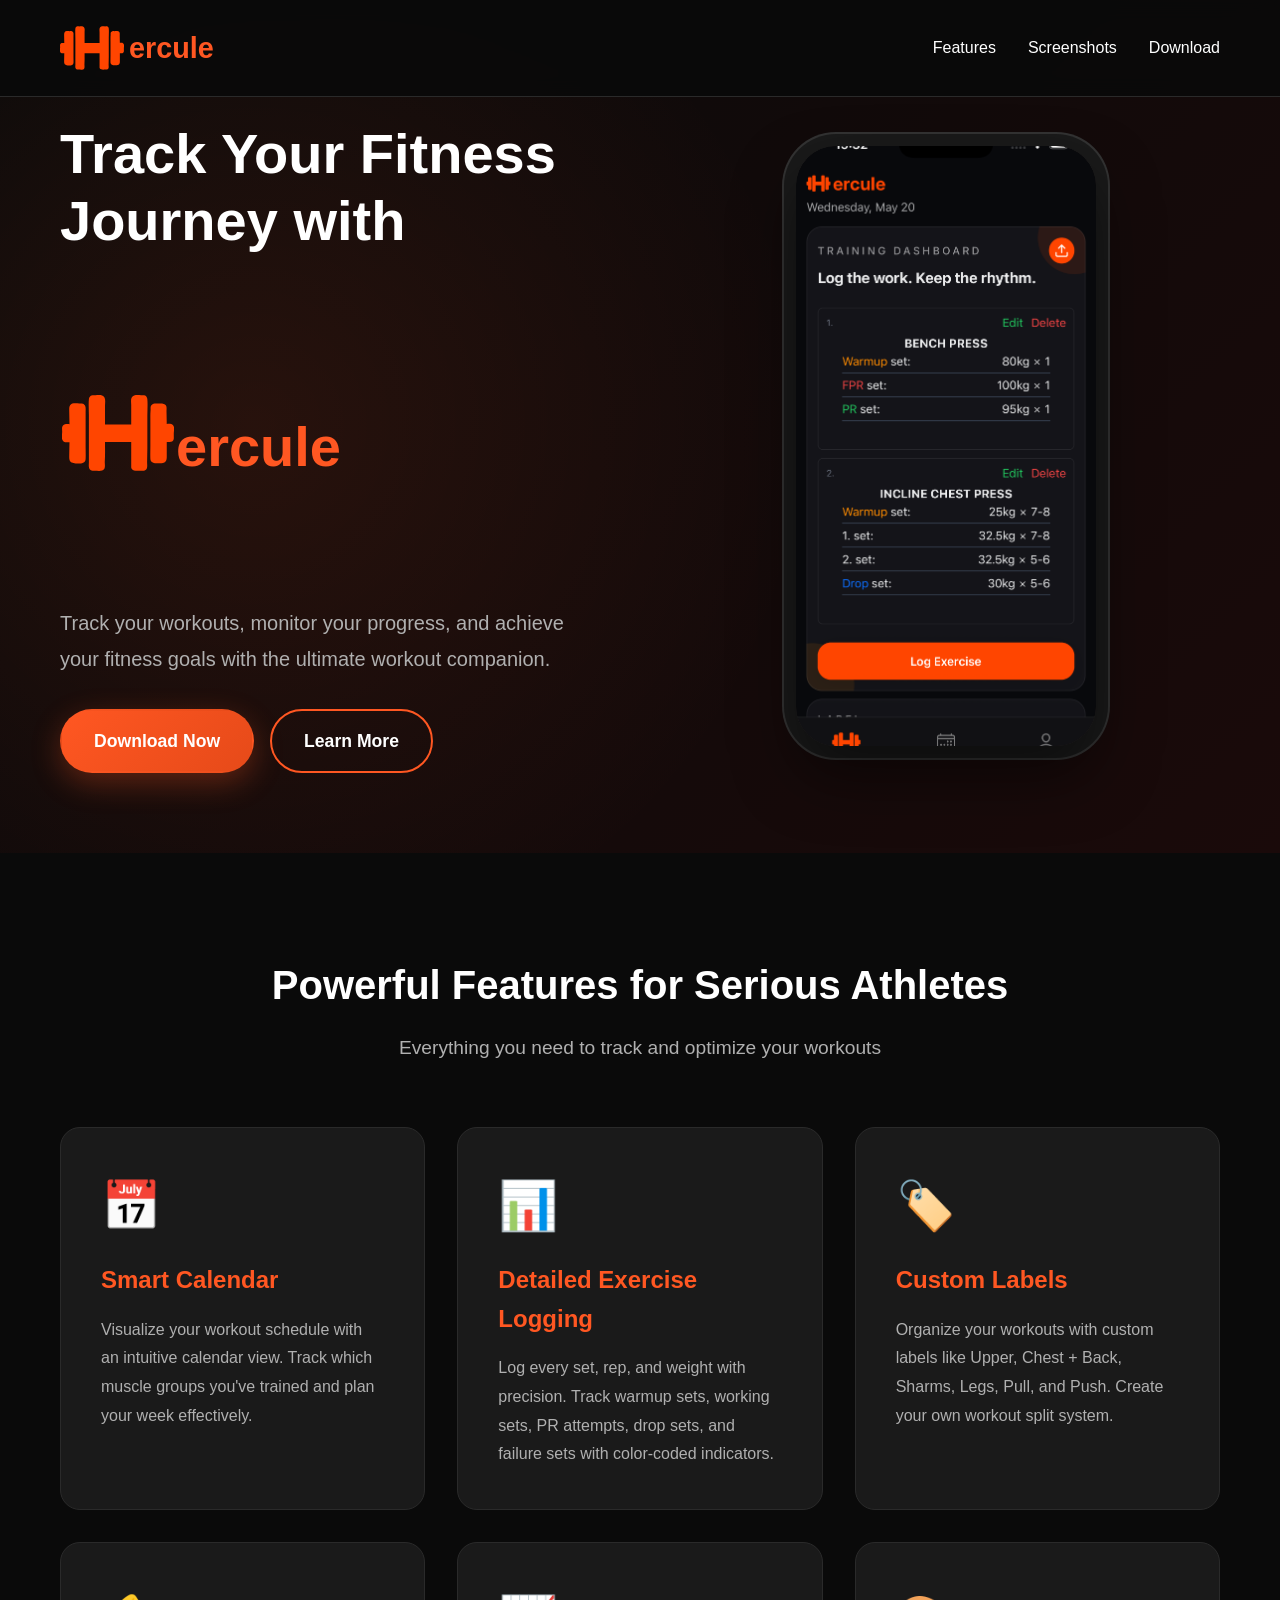
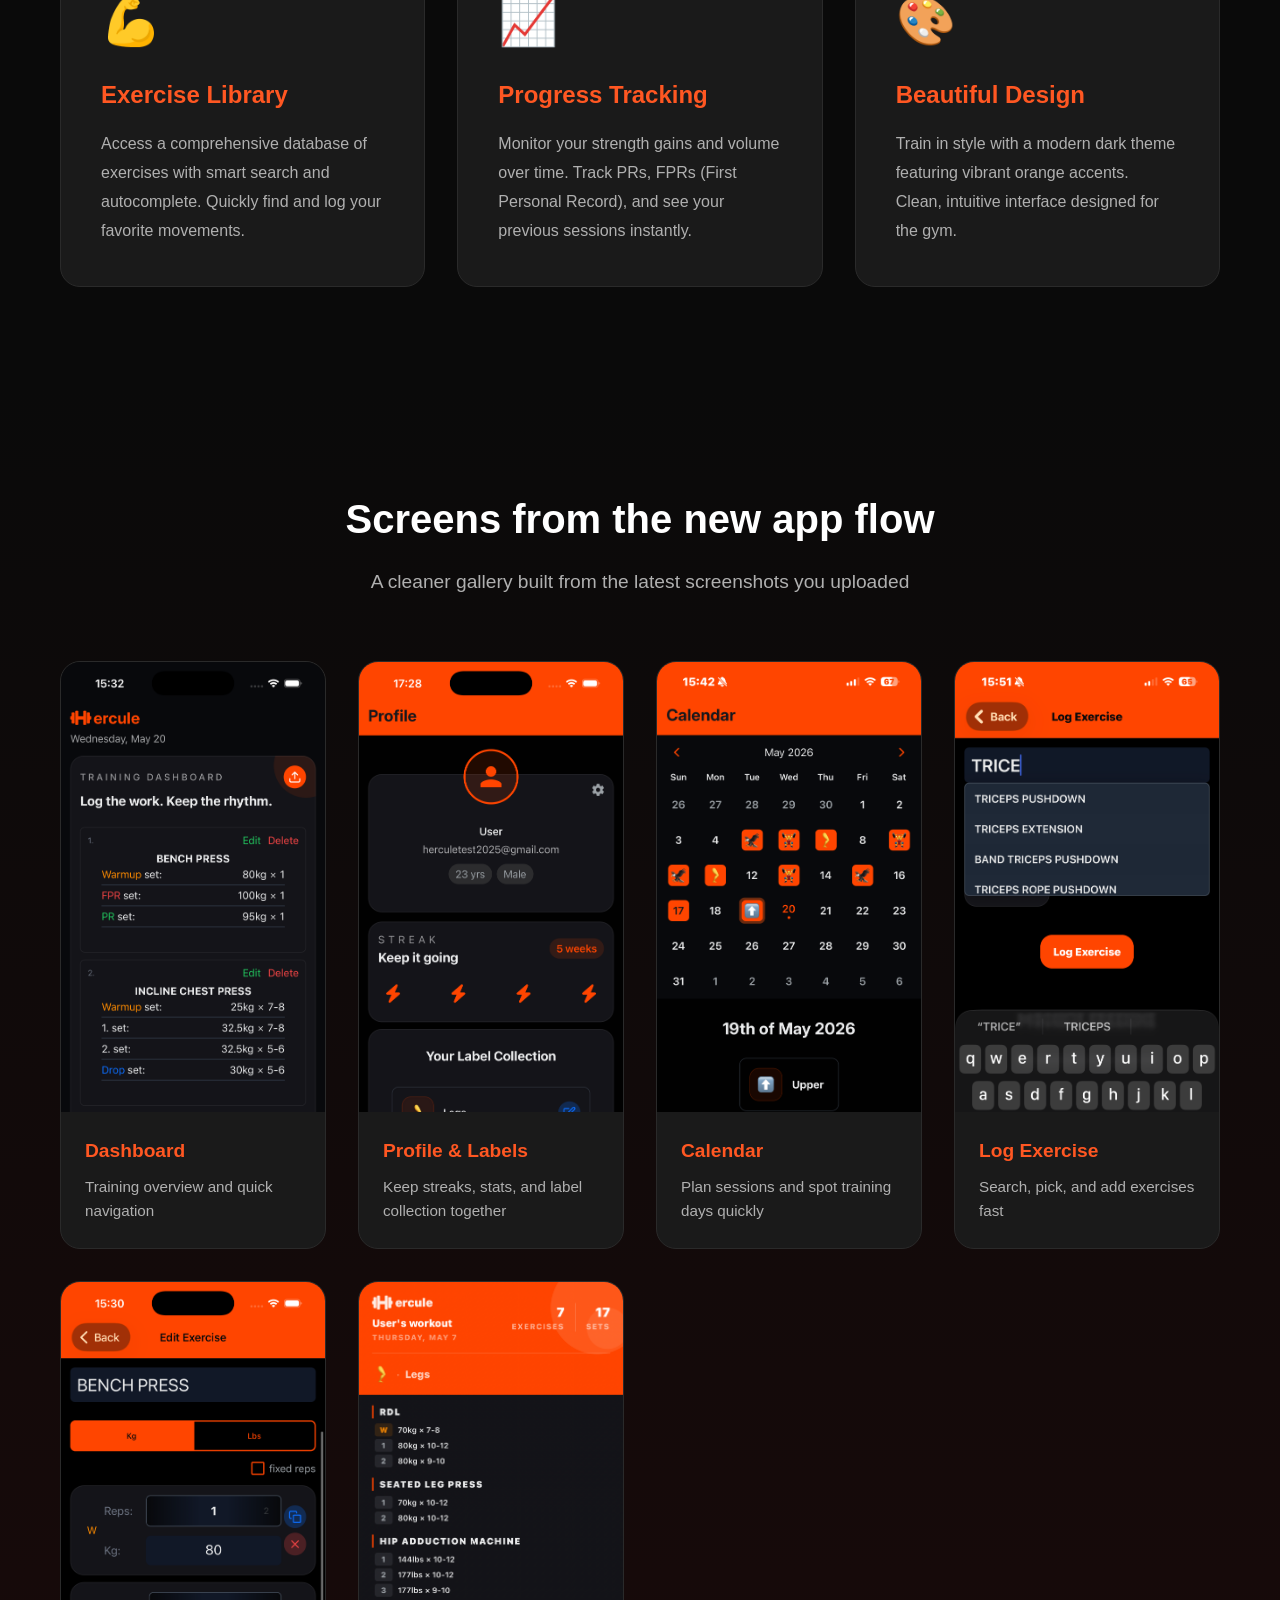
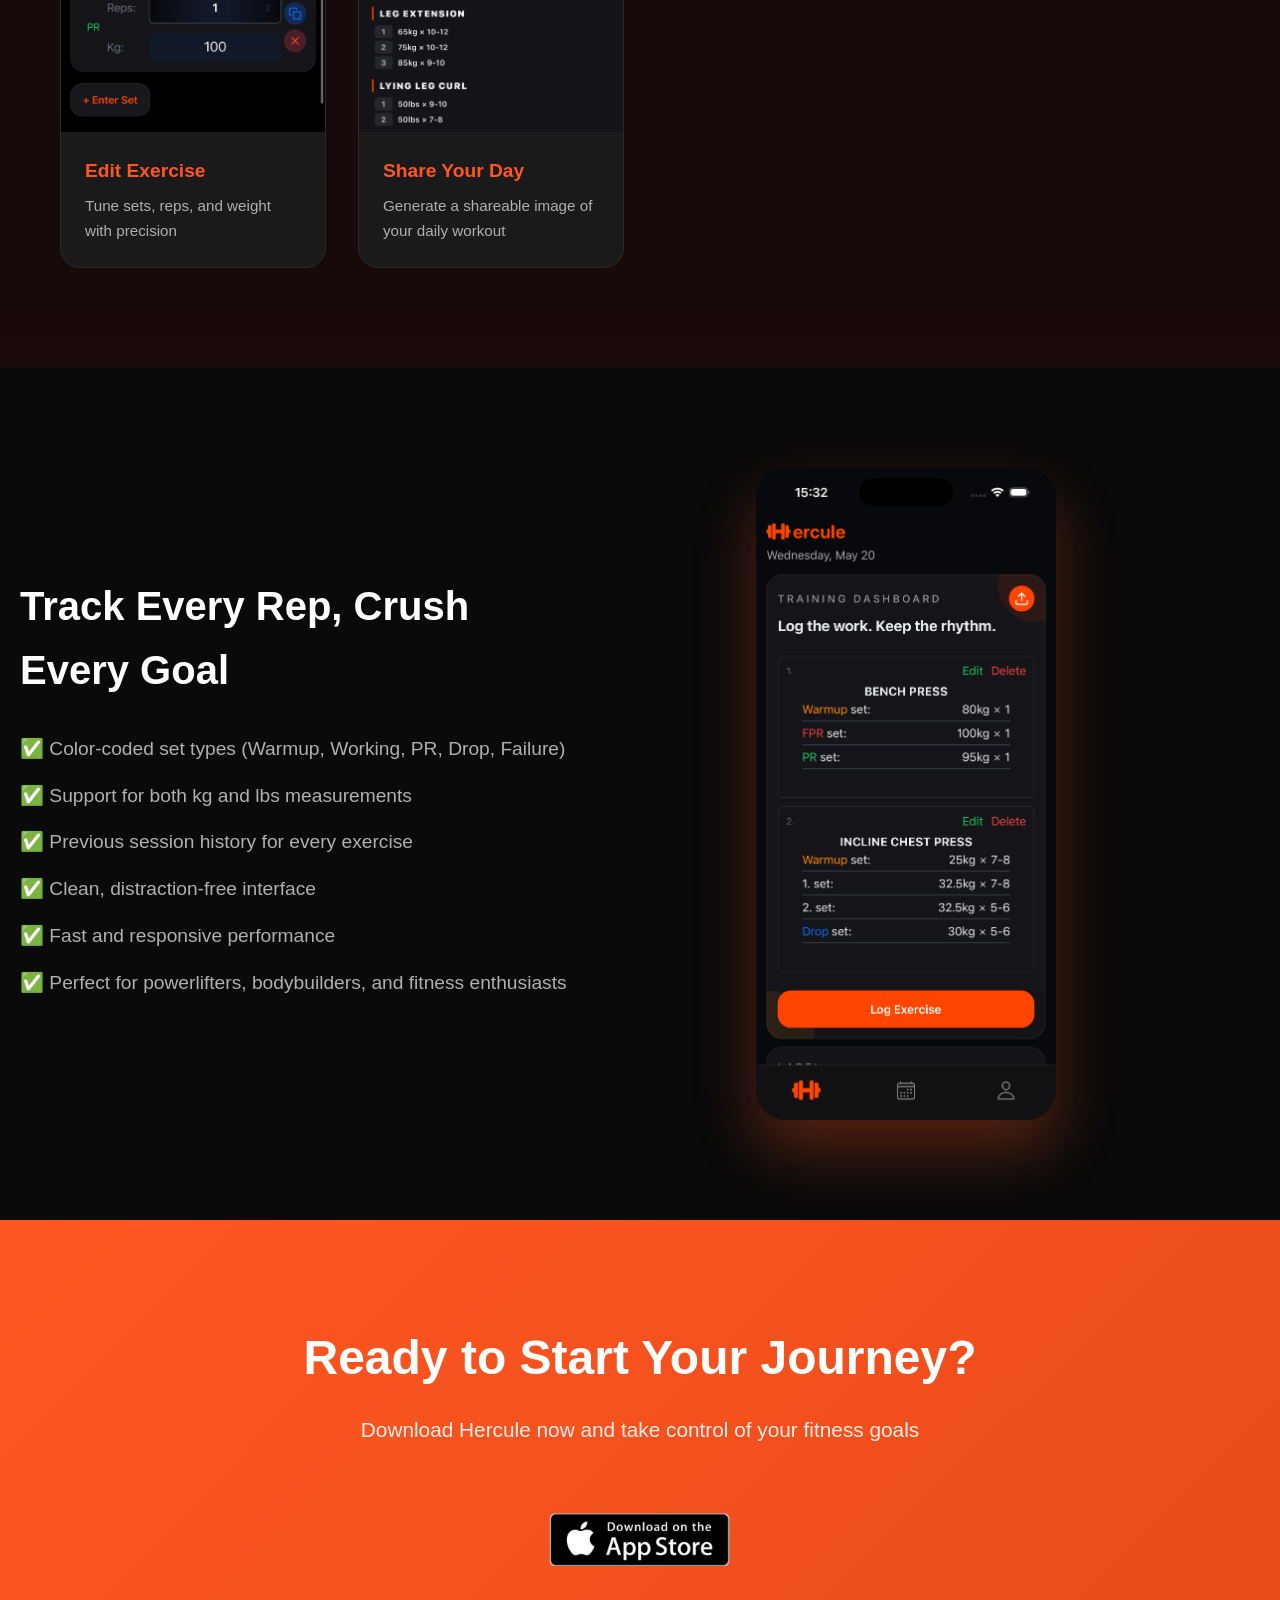
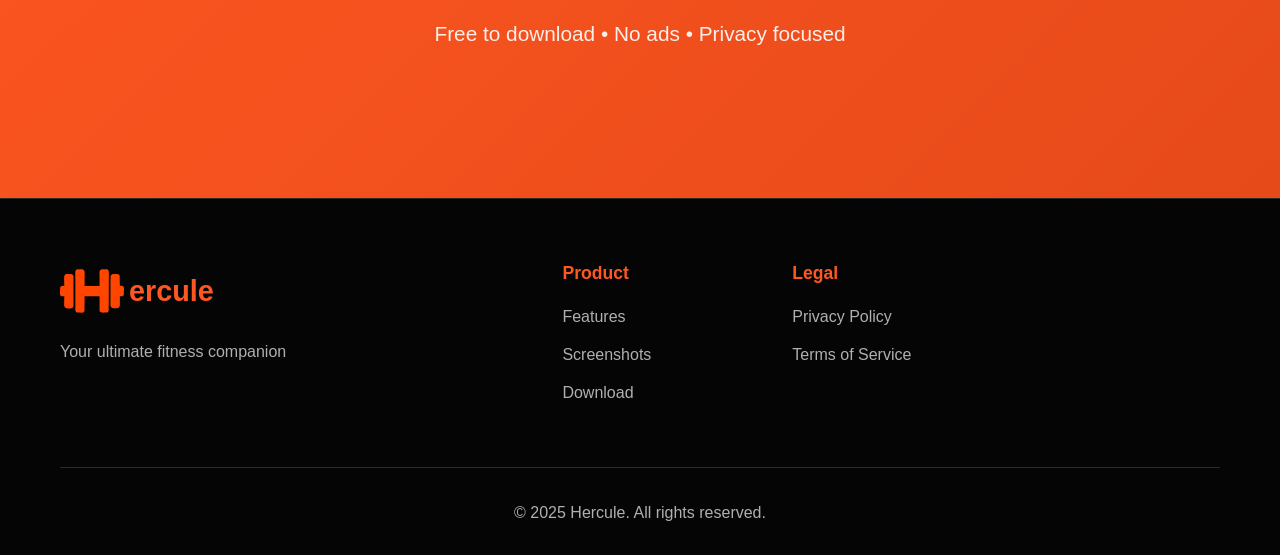
==== index.html @ 189eb30f "feat: update the website for app store release" ====
<!doctype html>
<html lang="en">
  <head>
    <meta charset="UTF-8" />
    <meta name="viewport" content="width=device-width, initial-scale=1.0" />
    <title>Hercule - Your Ultimate Fitness Companion</title>
    <meta
      name="apple-itunes-app"
      content="app-id=6755726344, app-argument=https://apps.apple.com/gb/app/hercule-fitness-tracker/id6755726344"
    />
    <link rel="stylesheet" href="styles.css" />
  </head>
  <body>
    <!-- Navigation -->
    <nav class="navbar">
      <div class="container">
        <div class="logo">
          <img
            src="assets/logo/logo.svg"
            alt="Hercule Logo"
            class="logo-icon"
          />
          <span class="logo-text">ercule</span>
        </div>
        <button class="hamburger" aria-label="Toggle menu">
          <span class="hamburger-line"></span>
          <span class="hamburger-line"></span>
          <span class="hamburger-line"></span>
        </button>
        <ul class="nav-links">
          <li><a href="#features">Features</a></li>
          <li><a href="#screenshots">Screenshots</a></li>
          <li><a href="#download">Download</a></li>
        </ul>
      </div>
    </nav>

    <!-- Hero Section -->
    <section class="hero">
      <div class="container">
        <div class="hero-content">
          <h1 class="hero-title">
            Track Your Fitness Journey with
            <span class="highlight"
              ><img
                src="assets/logo/logo.svg"
                alt="H"
                class="inline-logo"
              />ercule</span
            >
          </h1>
          <p class="hero-subtitle">
            Track your workouts, monitor your progress, and achieve your fitness
            goals with the ultimate workout companion.
          </p>
          <div class="cta-buttons">
            <a href="#download" class="btn btn-primary">Download Now</a>
            <a href="#features" class="btn btn-secondary">Learn More</a>
          </div>
        </div>
        <div class="hero-image">
          <div class="phone-mockup">
            <img
              src="assets/images/dashboard-screen.png"
              alt="Hercule dashboard view"
              class="screenshot-main"
            />
          </div>
        </div>
      </div>
    </section>

    <!-- Features Section -->
    <section id="features" class="features">
      <div class="container">
        <h2 class="section-title">Powerful Features for Serious Athletes</h2>
        <p class="section-subtitle">
          Everything you need to track and optimize your workouts
        </p>

        <div class="features-grid">
          <div class="feature-card">
            <div class="feature-icon">📅</div>
            <h3>Smart Calendar</h3>
            <p>
              Visualize your workout schedule with an intuitive calendar view.
              Track which muscle groups you've trained and plan your week
              effectively.
            </p>
          </div>

          <div class="feature-card">
            <div class="feature-icon">📊</div>
            <h3>Detailed Exercise Logging</h3>
            <p>
              Log every set, rep, and weight with precision. Track warmup sets,
              working sets, PR attempts, drop sets, and failure sets with
              color-coded indicators.
            </p>
          </div>

          <div class="feature-card">
            <div class="feature-icon">🏷️</div>
            <h3>Custom Labels</h3>
            <p>
              Organize your workouts with custom labels like Upper, Chest +
              Back, Sharms, Legs, Pull, and Push. Create your own workout split
              system.
            </p>
          </div>

          <div class="feature-card">
            <div class="feature-icon">💪</div>
            <h3>Exercise Library</h3>
            <p>
              Access a comprehensive database of exercises with smart search and
              autocomplete. Quickly find and log your favorite movements.
            </p>
          </div>

          <div class="feature-card">
            <div class="feature-icon">📈</div>
            <h3>Progress Tracking</h3>
            <p>
              Monitor your strength gains and volume over time. Track PRs, FPRs
              (First Personal Record), and see your previous sessions instantly.
            </p>
          </div>

          <div class="feature-card">
            <div class="feature-icon">🎨</div>
            <h3>Beautiful Design</h3>
            <p>
              Train in style with a modern dark theme featuring vibrant orange
              accents. Clean, intuitive interface designed for the gym.
            </p>
          </div>
        </div>
      </div>
    </section>

    <!-- Screenshots Section -->
    <section id="screenshots" class="screenshots">
      <div class="container">
        <h2 class="section-title">Screens from the new app flow</h2>
        <p class="section-subtitle">
          A cleaner gallery built from the latest screenshots you uploaded
        </p>

        <div class="screenshots-grid">
          <div class="screenshot-item">
            <img
              src="assets/images/dashboard-screen.png"
              alt="Dashboard screen"
            />
            <div class="screenshot-caption">
              <h4>Dashboard</h4>
              <p>Training overview and quick navigation</p>
            </div>
          </div>

          <div class="screenshot-item">
            <img src="assets/images/profile-screen.png" alt="Profile screen" />
            <div class="screenshot-caption">
              <h4>Profile & Labels</h4>
              <p>Keep streaks, stats, and label collection together</p>
            </div>
          </div>

          <div class="screenshot-item">
            <img
              src="assets/images/calendar-screen.png"
              alt="Calendar screen"
            />
            <div class="screenshot-caption">
              <h4>Calendar</h4>
              <p>Plan sessions and spot training days quickly</p>
            </div>
          </div>

          <div class="screenshot-item">
            <img
              src="assets/images/log-exercise-screen.png"
              alt="Log exercise screen"
            />
            <div class="screenshot-caption">
              <h4>Log Exercise</h4>
              <p>Search, pick, and add exercises fast</p>
            </div>
          </div>

          <div class="screenshot-item">
            <img
              src="assets/images/edit-exercise-screen.png"
              alt="Edit exercise screen"
            />
            <div class="screenshot-caption">
              <h4>Edit Exercise</h4>
              <p>Tune sets, reps, and weight with precision</p>
            </div>
          </div>

          <div class="screenshot-item">
            <img
              src="assets/images/share-day-screen.png"
              alt="Share day screen"
            />
            <div class="screenshot-caption">
              <h4>Share Your Day</h4>
              <p>Generate a shareable image of your daily workout</p>
            </div>
          </div>
        </div>
      </div>
    </section>

    <!-- Key Features Highlight -->
    <section class="highlight">
      <div class="container">
        <div class="highlight-content">
          <div class="highlight-text">
            <h2>Track Every Rep, Crush Every Goal</h2>
            <ul class="highlight-list">
              <li>
                ✅ Color-coded set types (Warmup, Working, PR, Drop, Failure)
              </li>
              <li>✅ Support for both kg and lbs measurements</li>
              <li>✅ Previous session history for every exercise</li>
              <li>✅ Clean, distraction-free interface</li>
              <li>✅ Fast and responsive performance</li>
              <li>
                ✅ Perfect for powerlifters, bodybuilders, and fitness
                enthusiasts
              </li>
            </ul>
          </div>
          <div class="highlight-image">
            <img
              src="assets/images/dashboard-screen.png"
              alt="Dashboard preview"
            />
          </div>
        </div>
      </div>
    </section>

    <!-- Download Section -->
    <section id="download" class="download">
      <div class="container">
        <div class="download-content">
          <h2>Ready to Start Your Journey?</h2>
          <p>Download Hercule now and take control of your fitness goals</p>
          <div class="download-buttons">
            <a
              href="https://apps.apple.com/gb/app/hercule-fitness-tracker/id6755726344"
              class="download-button-link"
              target="_blank"
              rel="noopener noreferrer"
            >
              <img
                src="assets/buttons/Apple-Download-Button.png"
                alt="Download on the App Store"
                class="download-button-img"
              />
            </a>
          </div>
          <p class="download-note">
            Free to download • No ads • Privacy focused
          </p>
        </div>
      </div>
    </section>

    <!-- Footer -->
    <footer class="footer">
      <div class="container">
        <div class="footer-content">
          <div class="footer-brand">
            <div class="logo">
              <img
                src="assets/logo/logo.svg"
                alt="Hercule Logo"
                class="logo-icon"
              />
              <span class="logo-text">ercule</span>
            </div>
            <p>Your ultimate fitness companion</p>
          </div>
          <div class="footer-links">
            <div class="footer-column">
              <h4>Product</h4>
              <ul>
                <li><a href="#features">Features</a></li>
                <li><a href="#screenshots">Screenshots</a></li>
                <li><a href="#download">Download</a></li>
              </ul>
            </div>
            <!-- <div class="footer-column">
                        <h4>Company</h4>
                        <ul>
                            <li><a href="#">About</a></li>
                            <li><a href="#">Contact</a></li>
                            <li><a href="#">Support</a></li>
                        </ul>
                    </div> -->
            <div class="footer-column">
              <h4>Legal</h4>
              <ul>
                <li>
                  <a
                    href="https://siarkonyar.com/privacy"
                    target="_blank"
                    rel="noopener noreferrer"
                    >Privacy Policy</a
                  >
                </li>
                <li>
                  <a
                    href="https://siarkonyar.com/tos"
                    target="_blank"
                    rel="noopener noreferrer"
                    >Terms of Service</a
                  >
                </li>
              </ul>
            </div>
          </div>
        </div>
        <div class="footer-bottom">
          <p>&copy; 2025 Hercule. All rights reserved.</p>
        </div>
      </div>
    </footer>

    <script>
      // Mobile menu toggle
      const hamburger = document.querySelector(".hamburger");
      const navLinks = document.querySelector(".nav-links");

      hamburger.addEventListener("click", () => {
        hamburger.classList.toggle("active");
        navLinks.classList.toggle("active");
      });

      // Close menu when clicking on a link
      document.querySelectorAll(".nav-links a").forEach((link) => {
        link.addEventListener("click", () => {
          hamburger.classList.remove("active");
          navLinks.classList.remove("active");
        });
      });

      // Close menu when clicking outside
      document.addEventListener("click", (e) => {
        if (!hamburger.contains(e.target) && !navLinks.contains(e.target)) {
          hamburger.classList.remove("active");
          navLinks.classList.remove("active");
        }
      });
    </script>
  </body>
</html>
---- styles.css ----
/* Reset and Base Styles */
* {
    margin: 0;
    padding: 0;
    box-sizing: border-box;
}

:root {
    --primary-orange: #FF5722;
    --dark-orange: #E64A19;
    --light-orange: #FF7043;
    --dark-bg: #0A0A0A;
    --card-bg: #1A1A1A;
    --text-white: #FFFFFF;
    --text-gray: #B0B0B0;
    --accent-green: #4CAF50;
    --border-color: #2A2A2A;
}

html {
    scroll-behavior: smooth;
}

body {
    font-family: -apple-system, BlinkMacSystemFont, 'Segoe UI', Roboto, Oxygen, Ubuntu, Cantarell, sans-serif;
    background-color: var(--dark-bg);
    color: var(--text-white);
    line-height: 1.6;
    overflow-x: hidden;
}

.container {
    max-width: 1200px;
    margin: 0 auto;
    padding: 0 20px;
}

/* Navigation */
.navbar {
    background-color: rgba(10, 10, 10, 0.95);
    backdrop-filter: blur(10px);
    position: fixed;
    width: 100%;
    top: 0;
    z-index: 1000;
    border-bottom: 1px solid var(--border-color);
}

.navbar .container {
    display: flex;
    justify-content: space-between;
    align-items: center;
    padding: 1rem 20px;
}

.logo {
    display: flex;
    align-items: center;
    gap: 5px;
    font-size: 1.5rem;
    font-weight: bold;
}

.logo-icon {
    height: 4rem;
    width: auto;
    display: block;
}

.logo-text {
    color: var(--primary-orange);
    font-size: 1.8rem;
}

.inline-logo {
    height: 2em;
    width: auto;
    display: inline-block;
    vertical-align: baseline;
    margin: 0 2px;
    position: relative;
    top: 0.4em;
}

.nav-links {
    display: flex;
    list-style: none;
    gap: 2rem;
}

.nav-links a {
    color: var(--text-white);
    text-decoration: none;
    font-weight: 500;
    transition: color 0.3s ease;
}

.nav-links a:hover {
    color: var(--primary-orange);
}

/* Hamburger Menu */
.hamburger {
    display: none;
    flex-direction: column;
    background: none;
    border: none;
    cursor: pointer;
    padding: 0;
    z-index: 1001;
    justify-content: center;
    gap: 5px;
    height: 24px;
}

.hamburger-line {
    width: 25px;
    height: 3px;
    background-color: var(--text-white);
    transition: all 0.3s ease;
    border-radius: 3px;
}

.hamburger.active .hamburger-line:nth-child(1) {
    transform: rotate(45deg) translate(6px, 6px);
}

.hamburger.active .hamburger-line:nth-child(2) {
    opacity: 0;
    transition: opacity 0s;
}

.hamburger.active .hamburger-line:nth-child(3) {
    transform: rotate(-45deg) translate(6px, -6px);
}

/* Hero Section */
.hero {
    padding: 120px 0 80px;
    background: linear-gradient(135deg, #0A0A0A 0%, #1A0A0A 100%);
    position: relative;
    overflow: hidden;
}

.hero::before {
    content: '';
    position: absolute;
    top: 0;
    left: 0;
    right: 0;
    bottom: 0;
    background: radial-gradient(circle at 20% 50%, rgba(255, 87, 34, 0.1) 0%, transparent 50%);
    pointer-events: none;
}

.hero .container {
    display: grid;
    grid-template-columns: 1fr 1fr;
    gap: 4rem;
    align-items: center;
}

.hero-content {
    z-index: 1;
}

.hero-title {
    font-size: 3.5rem;
    font-weight: 800;
    line-height: 1.2;
    margin-bottom: 1.5rem;
}

.highlight {
    color: var(--primary-orange);
    position: relative;
    display: inline-block;
    background-color: transparent !important;
    background: none !important;
}

.hero-subtitle {
    font-size: 1.25rem;
    color: var(--text-gray);
    margin-bottom: 2rem;
    line-height: 1.8;
}

.cta-buttons {
    display: flex;
    gap: 1rem;
}

.btn {
    padding: 1rem 2rem;
    border-radius: 50px;
    text-decoration: none;
    font-weight: 600;
    font-size: 1.1rem;
    transition: all 0.3s ease;
    display: inline-block;
    border: 2px solid transparent;
}

.btn-primary {
    background: linear-gradient(135deg, var(--primary-orange), var(--dark-orange));
    color: var(--text-white);
    box-shadow: 0 10px 30px rgba(255, 87, 34, 0.3);
}

.btn-primary:hover {
    transform: translateY(-3px);
    box-shadow: 0 15px 40px rgba(255, 87, 34, 0.4);
}

.btn-secondary {
    background: transparent;
    color: var(--text-white);
    border: 2px solid var(--primary-orange);
}

.btn-secondary:hover {
    background: var(--primary-orange);
    transform: translateY(-3px);
}

.hero-image {
    display: flex;
    justify-content: center;
    align-items: center;
    z-index: 1;
}

.phone-mockup {
    position: relative;
    width: 300px;
    height: 600px;
    border-radius: 40px;
    overflow: hidden;
    box-shadow: 0 30px 60px rgba(0, 0, 0, 0.5),
                0 0 0 12px #1A1A1A,
                0 0 0 14px #333;
    animation: float 3s ease-in-out infinite;
}

@keyframes float {
    0%, 100% {
        transform: translateY(0);
    }
    50% {
        transform: translateY(-20px);
    }
}

.screenshot-main {
    width: 100%;
    height: 100%;
    object-fit: cover;
}

/* Features Section */
.features {
    padding: 100px 0;
    background-color: var(--dark-bg);
}

.section-title {
    font-size: 2.5rem;
    font-weight: 800;
    text-align: center;
    margin-bottom: 1rem;
}

.section-subtitle {
    text-align: center;
    color: var(--text-gray);
    font-size: 1.2rem;
    margin-bottom: 4rem;
}

.features-grid {
    display: grid;
    grid-template-columns: repeat(auto-fit, minmax(300px, 1fr));
    gap: 2rem;
}

.feature-card {
    background: var(--card-bg);
    padding: 2.5rem;
    border-radius: 20px;
    border: 1px solid var(--border-color);
    transition: all 0.3s ease;
}

.feature-card:hover {
    transform: translateY(-10px);
    border-color: var(--primary-orange);
    box-shadow: 0 20px 40px rgba(255, 87, 34, 0.2);
}

.feature-icon {
    font-size: 3rem;
    margin-bottom: 1rem;
    display: block;
}

.feature-card h3 {
    font-size: 1.5rem;
    margin-bottom: 1rem;
    color: var(--primary-orange);
}

.feature-card p {
    color: var(--text-gray);
    line-height: 1.8;
}

/* Screenshots Section */
.screenshots {
    padding: 100px 0;
    background: linear-gradient(180deg, var(--dark-bg) 0%, #1A0A0A 100%);
}

.screenshots-grid {
    display: grid;
    grid-template-columns: repeat(auto-fit, minmax(250px, 1fr));
    gap: 2rem;
}

.screenshot-item {
    background: var(--card-bg);
    border-radius: 20px;
    overflow: hidden;
    border: 1px solid var(--border-color);
    transition: all 0.3s ease;
}

.screenshot-item:hover {
    transform: scale(1.05);
    border-color: var(--primary-orange);
    box-shadow: 0 20px 40px rgba(255, 87, 34, 0.3);
}

.screenshot-item img {
    width: 100%;
    height: 450px;
    object-fit: cover;
    object-position: top center;
    display: block;
}

.screenshot-caption {
    padding: 1.5rem;
}

.screenshot-caption h4 {
    font-size: 1.2rem;
    margin-bottom: 0.5rem;
    color: var(--primary-orange);
}

.screenshot-caption p {
    color: var(--text-gray);
    font-size: 0.95rem;
}

/* Highlight Section */
.highlight {
    padding: 100px 0;
    background-color: var(--card-bg);
}

.highlight-content {
    display: grid;
    grid-template-columns: 1fr 1fr;
    gap: 4rem;
    align-items: center;
}

.highlight-text h2 {
    font-size: 2.5rem;
    margin-bottom: 2rem;
    color: var(--text-white);
}

.highlight-list {
    list-style: none;
}

.highlight-list li {
    font-size: 1.2rem;
    margin-bottom: 1rem;
    color: var(--text-gray);
    padding-left: 0;
}

.highlight-image {
    display: flex;
    justify-content: center;
}

.highlight-image img {
    width: 300px;
    border-radius: 30px;
    box-shadow: 0 30px 60px rgba(255, 87, 34, 0.3);
}

/* Download Section */
.download {
    padding: 100px 0;
    background: linear-gradient(135deg, var(--primary-orange), var(--dark-orange));
    text-align: center;
}

.download-content h2 {
    font-size: 3rem;
    margin-bottom: 1rem;
}

.download-content > p {
    font-size: 1.3rem;
    margin-bottom: 3rem;
    opacity: 0.9;
}

.download-buttons {
    display: flex;
    justify-content: center;
    gap: 1.5rem;
    flex-wrap: wrap;
}

.btn-download {
    background: var(--text-white);
    color: var(--dark-bg);
    padding: 1.2rem 2.5rem;
    border-radius: 50px;
    text-decoration: none;
    font-weight: 700;
    font-size: 1.1rem;
    display: inline-flex;
    align-items: center;
    gap: 0.5rem;
    transition: all 0.3s ease;
}

.btn-download:hover {
    transform: translateY(-5px);
    box-shadow: 0 20px 40px rgba(0, 0, 0, 0.3);
}

.download-button-link {
    display: inline-block;
    width: 200px;
    transition: transform 0.3s ease, opacity 0.3s ease;
}

.download-button-link:hover {
    transform: translateY(-5px);
    opacity: 0.9;
}

.download-button-img {
    width: 100%;
    height: auto;
    display: block;
}

.download-icon {
    font-size: 1.5rem;
}

.download-note {
    margin-top: 2rem;
    font-size: 1rem;
    opacity: 0.8;
}

/* Footer */
.footer {
    background-color: #050505;
    padding: 60px 0 30px;
    border-top: 1px solid var(--border-color);
}

.footer-content {
    display: grid;
    grid-template-columns: 2fr 3fr;
    gap: 4rem;
    margin-bottom: 3rem;
}

.footer-brand p {
    color: var(--text-gray);
    margin-top: 1rem;
}

.footer-links {
    display: grid;
    grid-template-columns: repeat(3, 1fr);
    gap: 2rem;
}

.footer-column h4 {
    color: var(--primary-orange);
    margin-bottom: 1rem;
    font-size: 1.1rem;
}

.footer-column ul {
    list-style: none;
}

.footer-column ul li {
    margin-bottom: 0.8rem;
}

.footer-column ul li a {
    color: var(--text-gray);
    text-decoration: none;
    transition: color 0.3s ease;
}

.footer-column ul li a:hover {
    color: var(--primary-orange);
}

.footer-bottom {
    text-align: center;
    padding-top: 2rem;
    border-top: 1px solid var(--border-color);
    color: var(--text-gray);
}

/* Responsive Design */
@media (max-width: 968px) {
    .hamburger {
        display: flex;
    }

    .nav-links {
        position: fixed;
        top: 77px;
        right: -100%;
        width: 100%;
        max-width: 300px;
        background-color: rgba(10, 10, 10/* , 0.95 */);
        /* backdrop-filter: blur(10px); */
        flex-direction: column;
        padding: 2rem;
        gap: 1.5rem;
        transition: right 0.3s ease;
        height: calc(100vh - 77px);
        box-shadow: -5px 0 15px rgba(0, 0, 0, 0.3);
    }

    .nav-links.active {
        right: 0;
    }

    .nav-links li {
        width: 100%;
    }

    .nav-links a {
        display: block;
        padding: 0.5rem 0;
        font-size: 1.1rem;
    }

    .hero .container {
        grid-template-columns: 1fr;
        text-align: center;
    }

    .hero-title {
        font-size: 2.5rem;
    }

    .cta-buttons {
        justify-content: center;
    }

    .phone-mockup {
        width: 250px;
        height: 500px;
    }

    .highlight-content {
        grid-template-columns: 1fr;
        text-align: center;
    }

    .footer-content {
        grid-template-columns: 1fr;
        text-align: center;
    }

    .footer-links {
        grid-template-columns: 1fr;
    }
}

@media (max-width: 640px) {
    .hero-title {
        font-size: 2rem;
    }

    .hero-subtitle {
        font-size: 1rem;
    }

    .cta-buttons {
        flex-direction: column;
    }

    .btn {
        width: 100%;
        text-align: center;
    }

    .section-title {
        font-size: 2rem;
    }

    .features-grid,
    .screenshots-grid {
        grid-template-columns: 1fr;
    }

    .download-content h2 {
        font-size: 2rem;
    }

    .download-buttons {
        flex-direction: column;
        align-items: center;
    }

    .btn-download {
        width: 100%;
        max-width: 300px;
        justify-content: center;
    }

    .phone-mockup {
        width: 200px;
        height: 400px;
    }
}

/* Animations */
@keyframes fadeInUp {
    from {
        opacity: 0;
        transform: translateY(30px);
    }
    to {
        opacity: 1;
        transform: translateY(0);
    }
}

.feature-card,
.screenshot-item {
    animation: fadeInUp 0.6s ease-out;
}

/* Smooth scrolling for all sections */
section {
    scroll-margin-top: 80px;
}
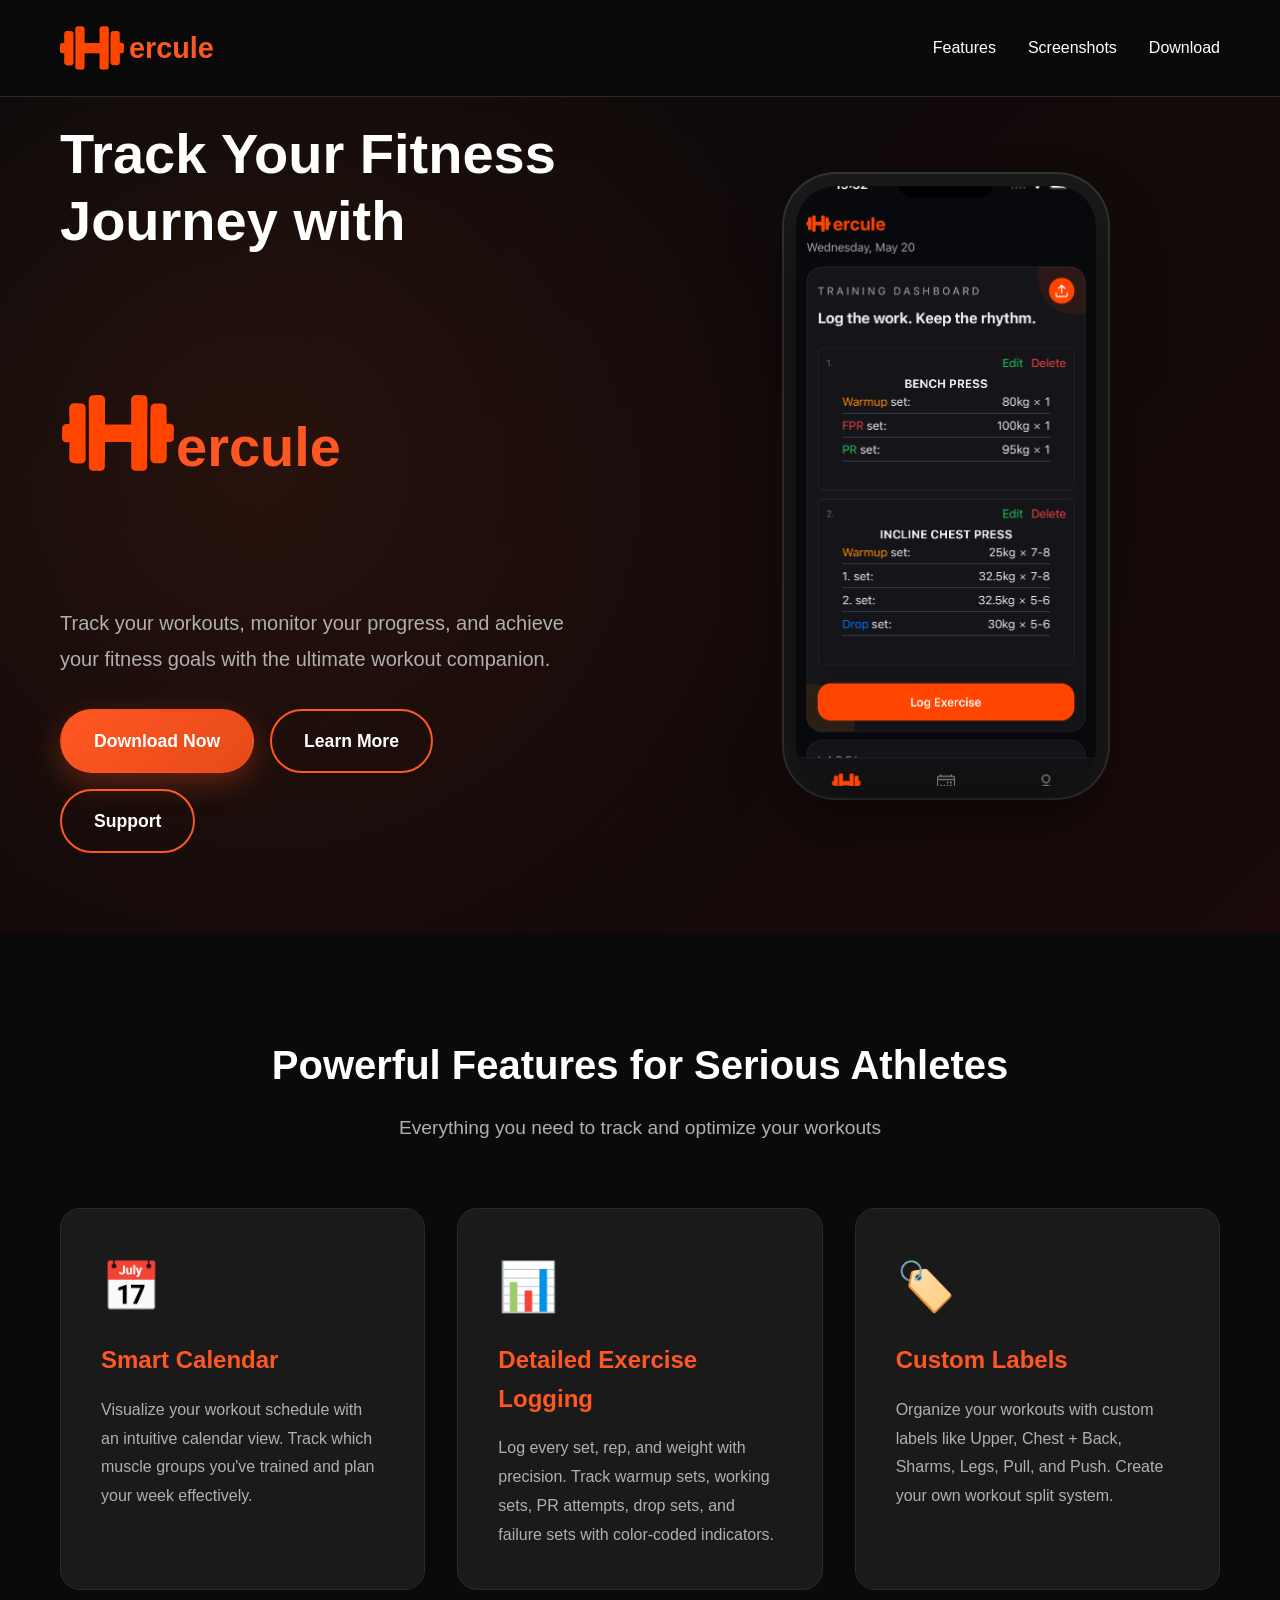
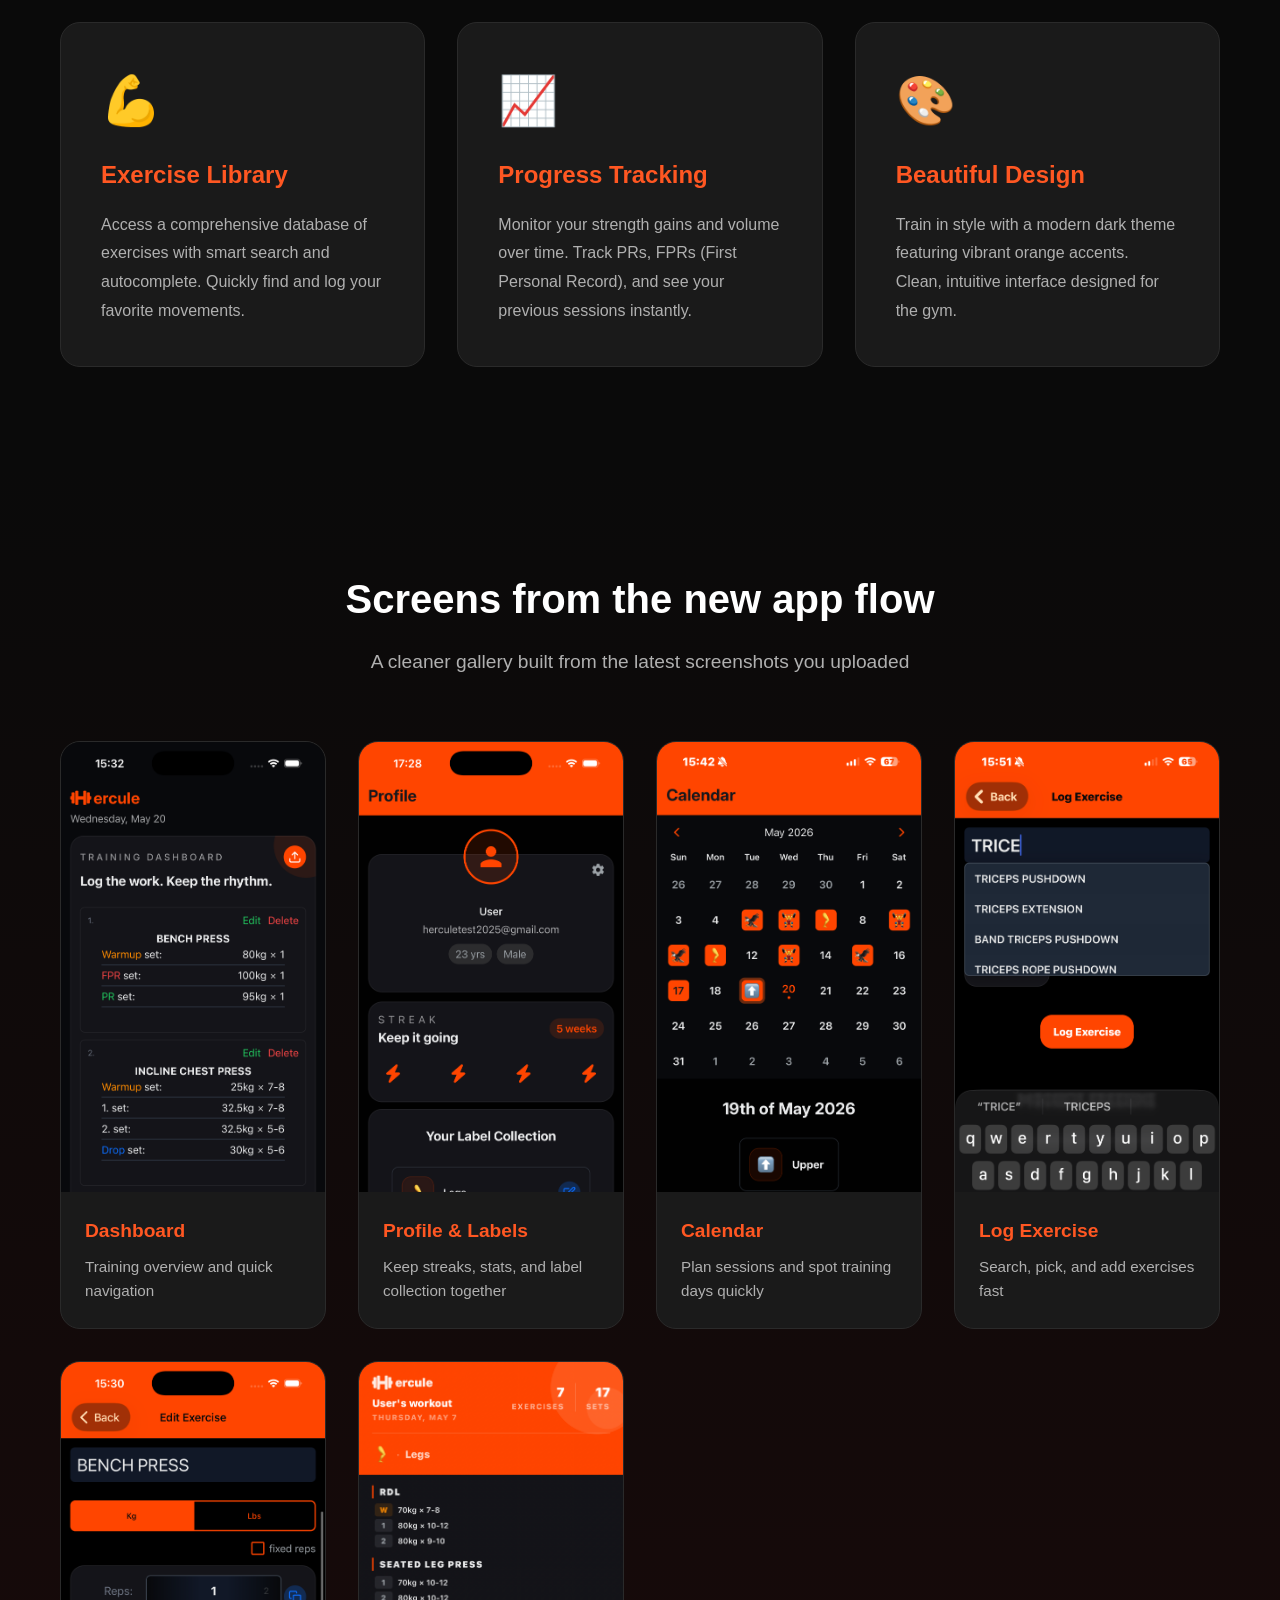
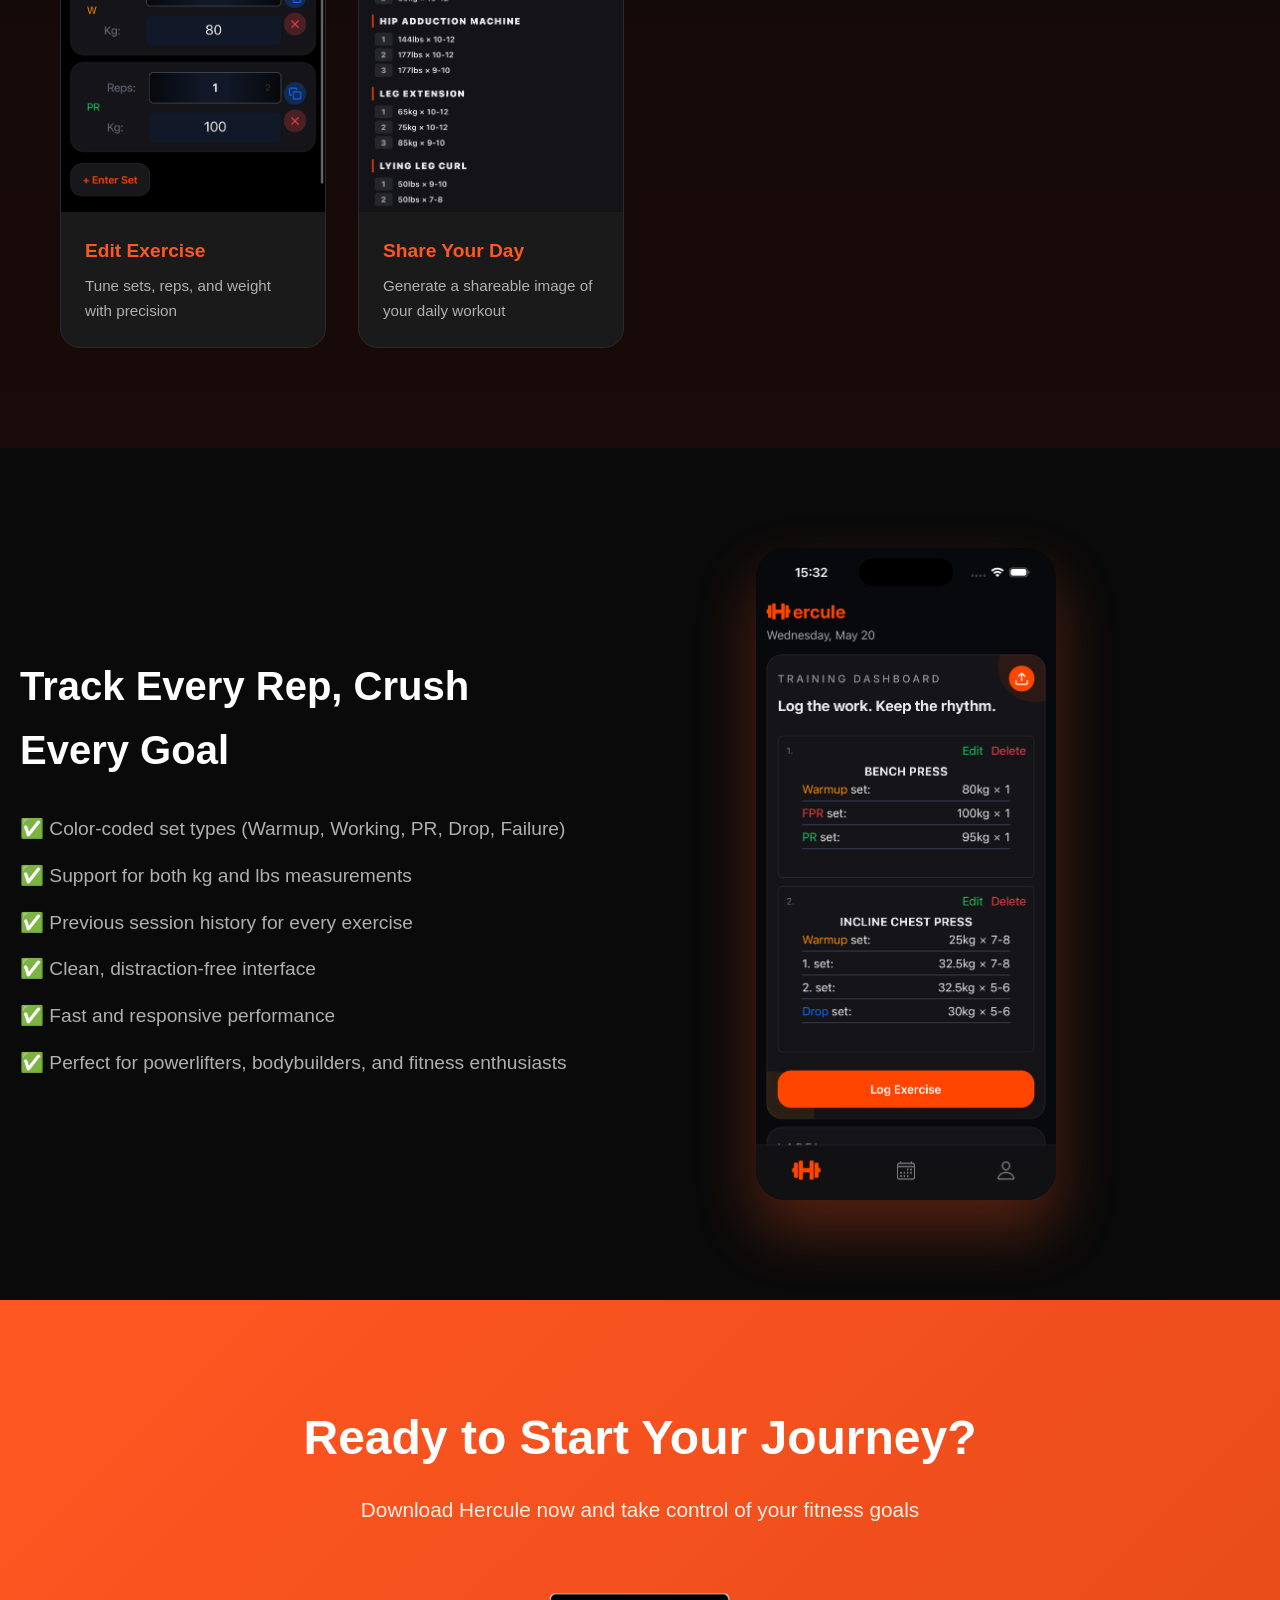
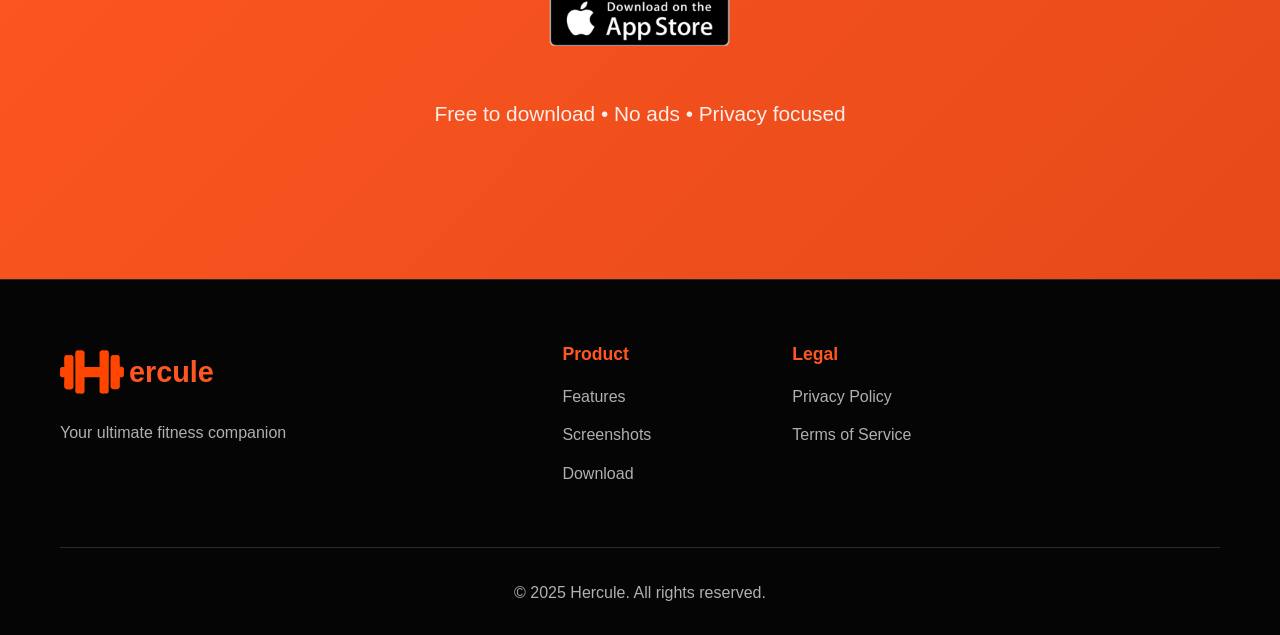
==== commit 2cf901c1: "feat: add support button" ====
--- a/index.html
+++ b/index.html
@@ -4,10 +4,7 @@
     <meta charset="UTF-8" />
     <meta name="viewport" content="width=device-width, initial-scale=1.0" />
     <title>Hercule - Your Ultimate Fitness Companion</title>
-    <meta
-      name="apple-itunes-app"
-      content="app-id=6755726344, app-argument=https://apps.apple.com/gb/app/hercule-fitness-tracker/id6755726344"
-    />
+    <meta name="apple-itunes-app" content="app-id=6755726344" />
     <link rel="stylesheet" href="styles.css" />
   </head>
   <body>
@@ -57,6 +54,12 @@
             <a href="#download" class="btn btn-primary">Download Now</a>
             <a href="#features" class="btn btn-secondary">Learn More</a>
           </div>
+          <a
+            href="mailto:siarkonyar@gmail.com?subject=Hercule%20Support"
+            class="btn btn-secondary support-button"
+          >
+            Support
+          </a>
         </div>
         <div class="hero-image">
           <div class="phone-mockup">
--- a/styles.css
+++ b/styles.css
@@ -222,6 +222,10 @@
 .btn-secondary:hover {
     background: var(--primary-orange);
     transform: translateY(-3px);
+}
+
+.support-button {
+    margin-top: 1rem;
 }
 
 .hero-image {
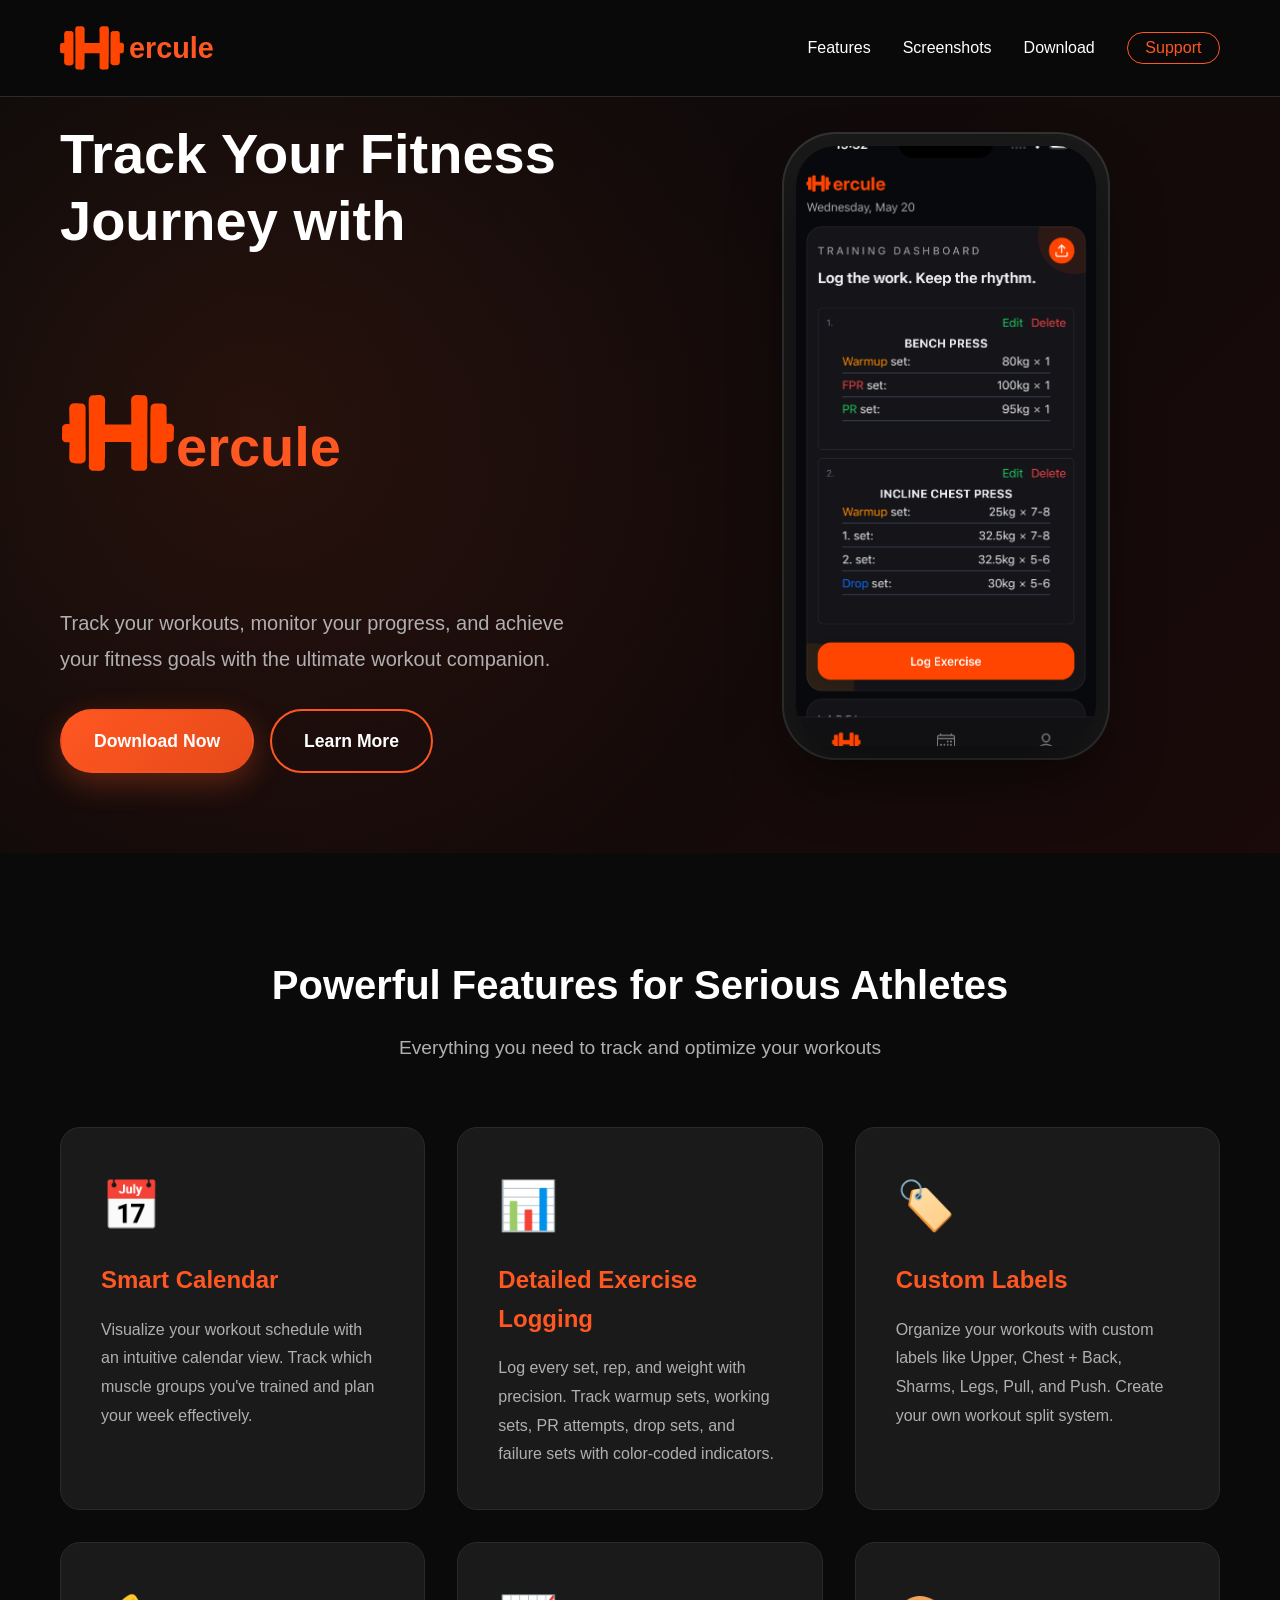
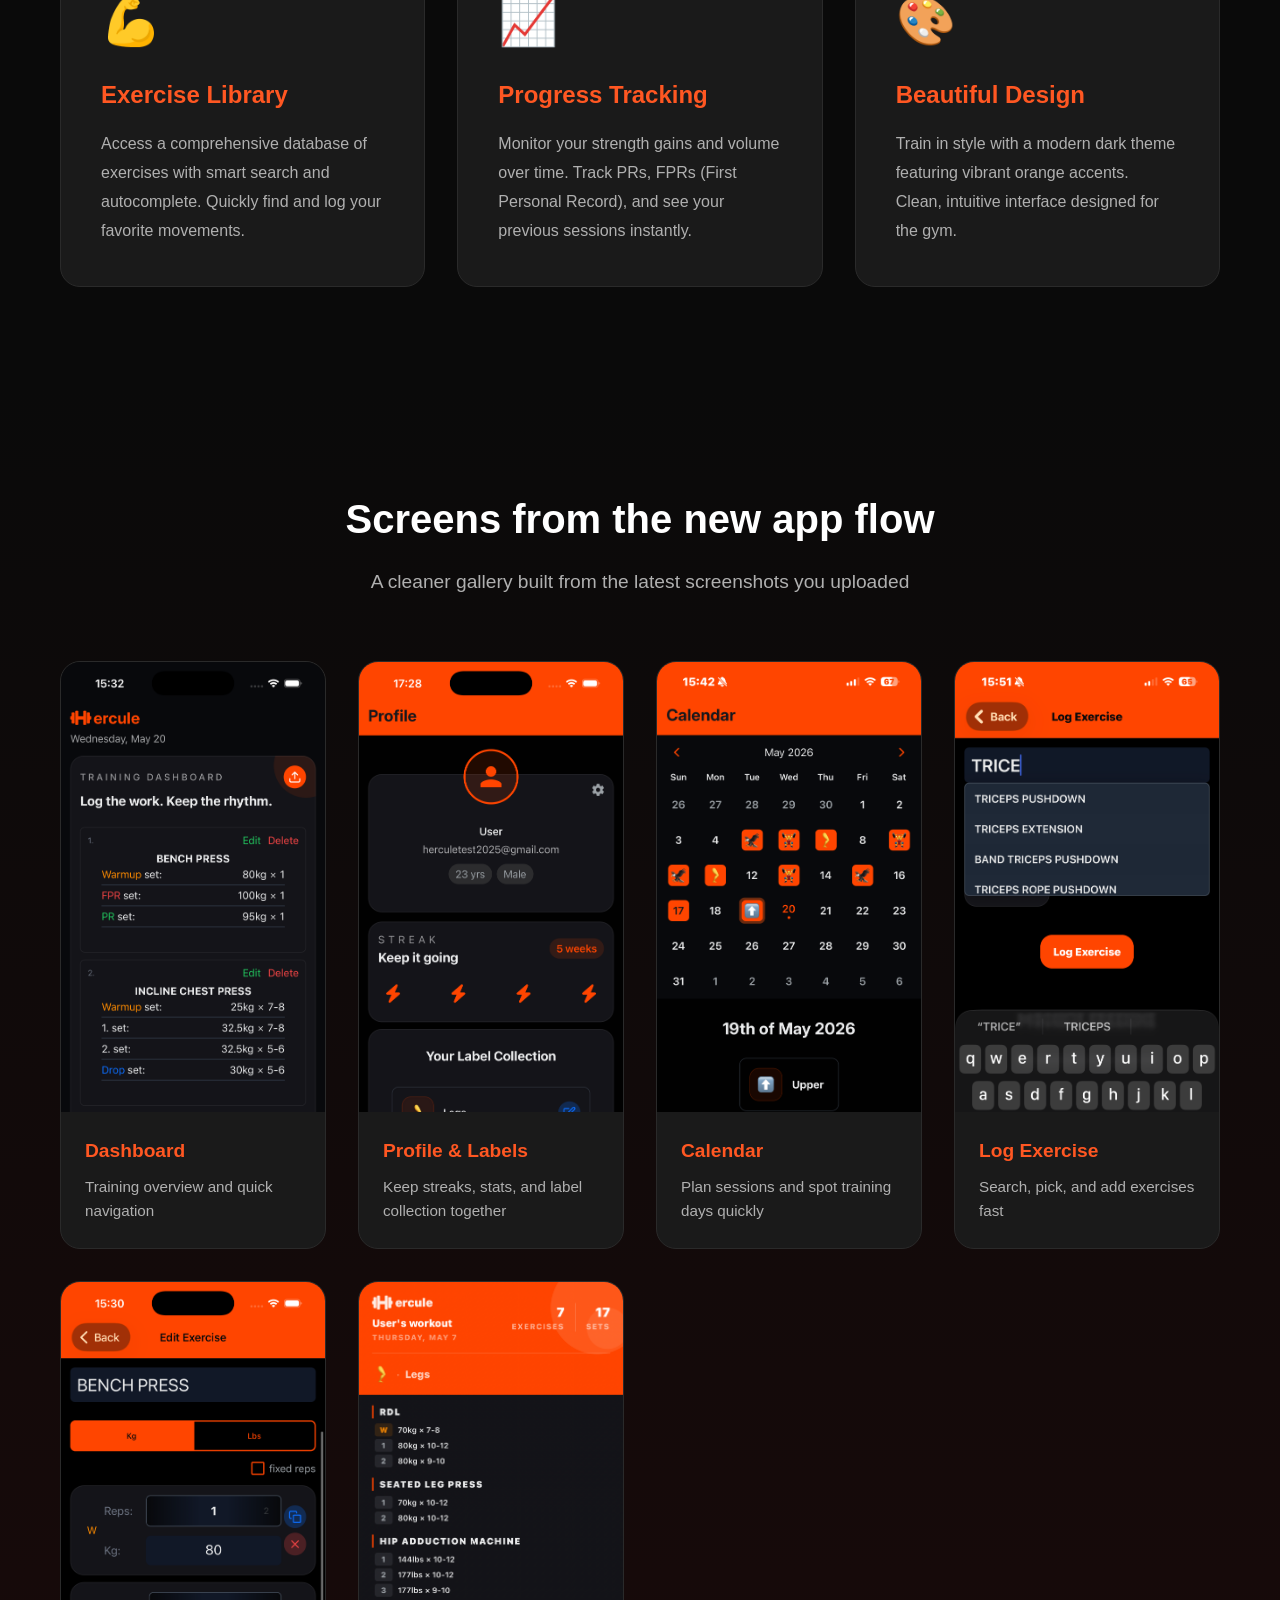
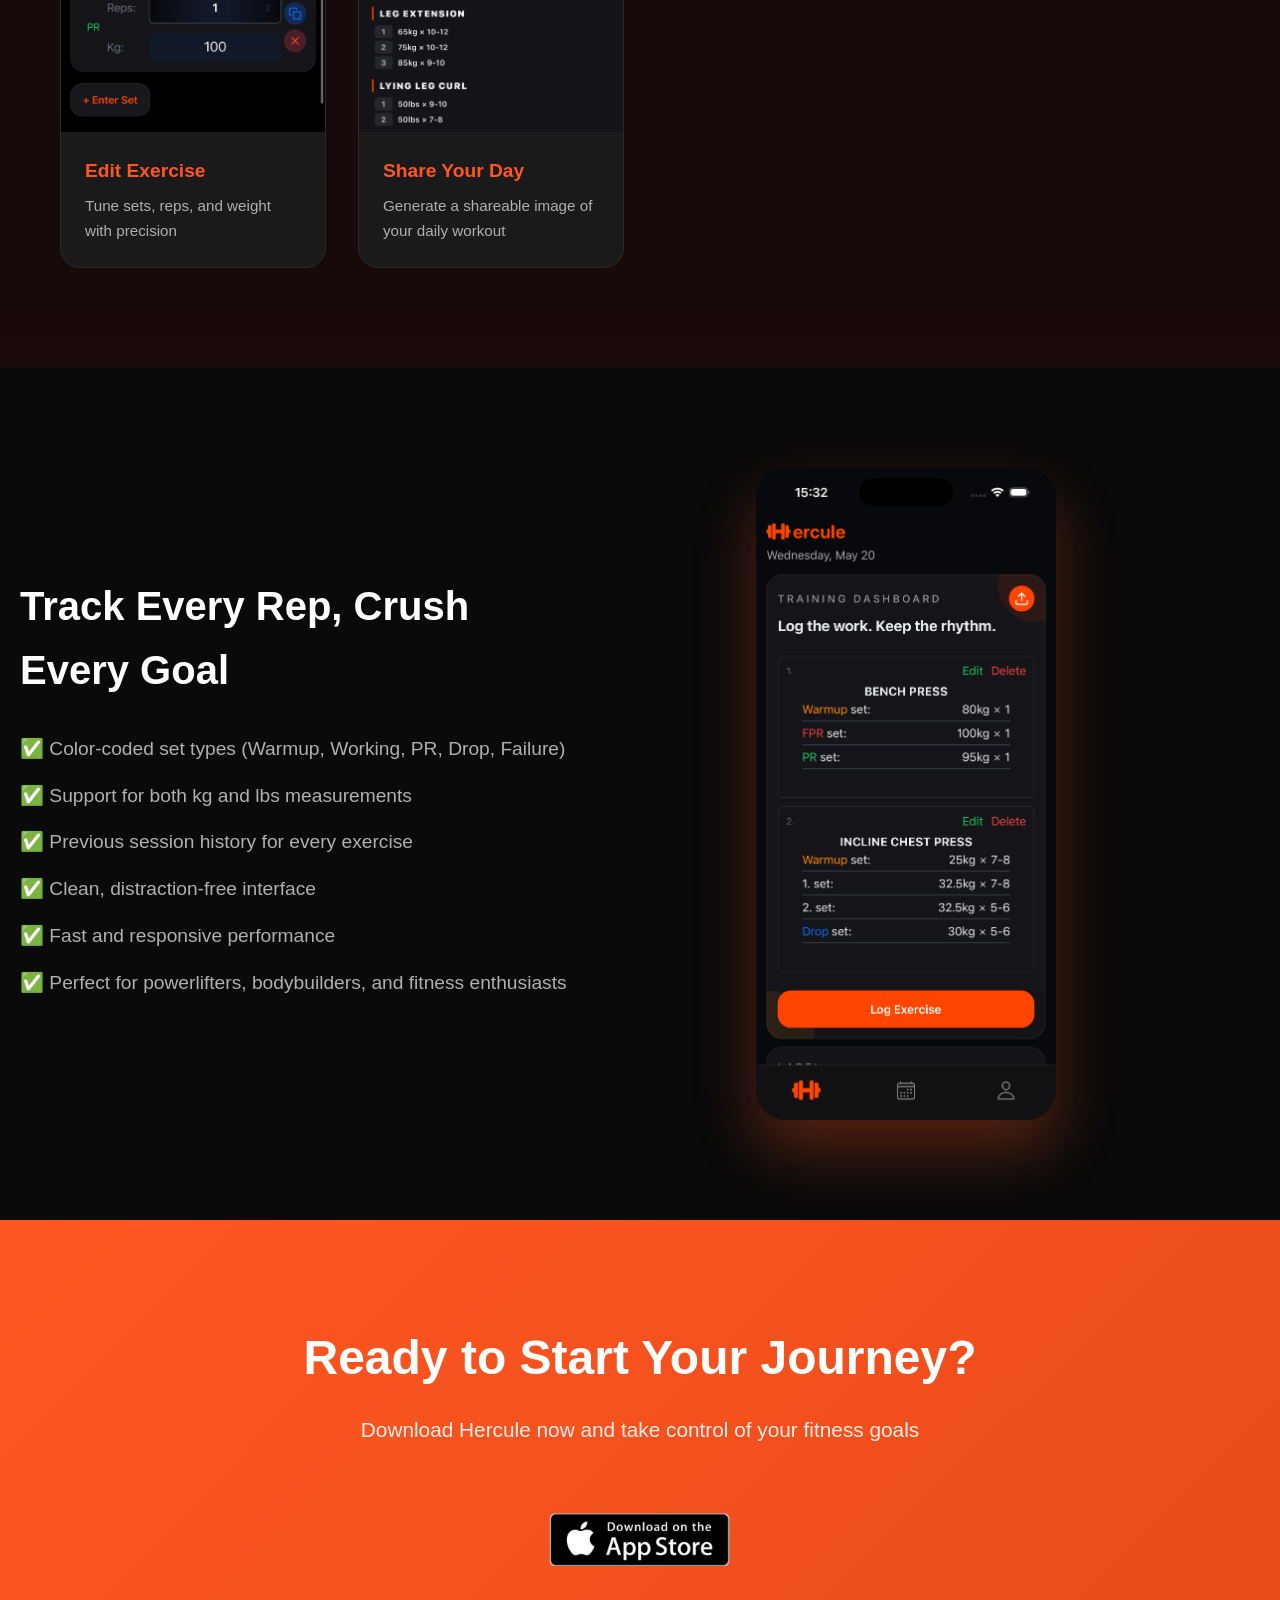
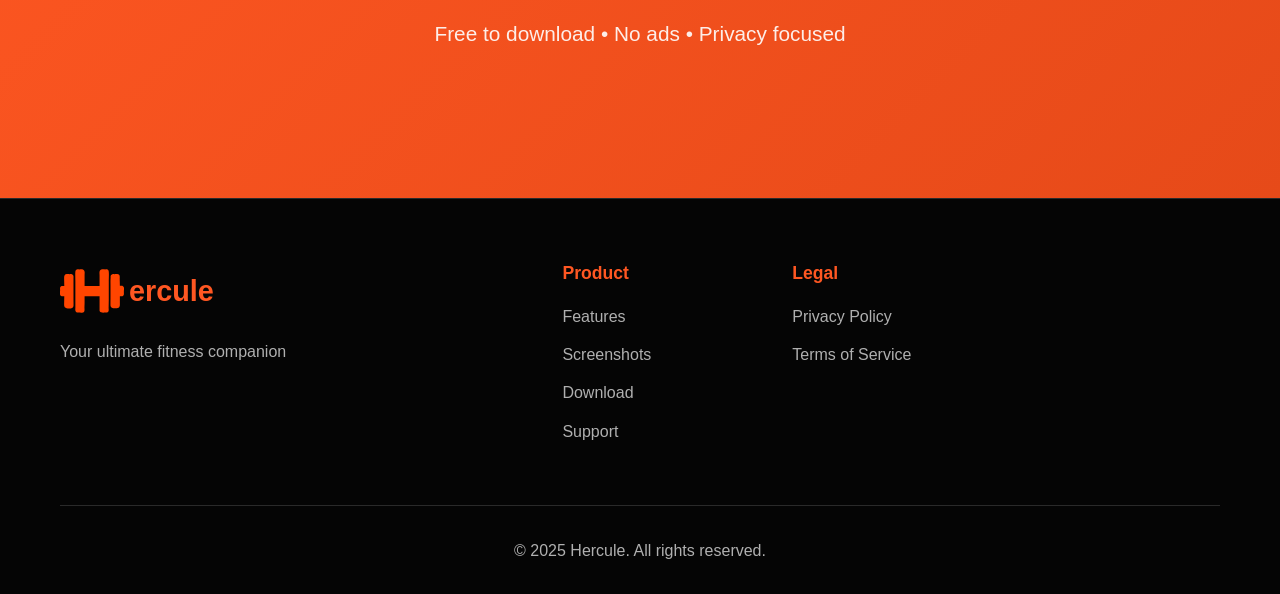
==== commit 9cc6a564: "refactor: put the support button on navigation" ====
--- a/index.html
+++ b/index.html
@@ -28,6 +28,7 @@
           <li><a href="#features">Features</a></li>
           <li><a href="#screenshots">Screenshots</a></li>
           <li><a href="#download">Download</a></li>
+          <li><a href="mailto:siarkonyar@gmail.com?subject=Hercule%20Support" class="nav-support">Support</a></li>
         </ul>
       </div>
     </nav>
@@ -54,12 +55,6 @@
             <a href="#download" class="btn btn-primary">Download Now</a>
             <a href="#features" class="btn btn-secondary">Learn More</a>
           </div>
-          <a
-            href="mailto:siarkonyar@gmail.com?subject=Hercule%20Support"
-            class="btn btn-secondary support-button"
-          >
-            Support
-          </a>
         </div>
         <div class="hero-image">
           <div class="phone-mockup">
@@ -296,6 +291,7 @@
                 <li><a href="#features">Features</a></li>
                 <li><a href="#screenshots">Screenshots</a></li>
                 <li><a href="#download">Download</a></li>
+                <li><a href="mailto:siarkonyar@gmail.com?subject=Hercule%20Support">Support</a></li>
               </ul>
             </div>
             <!-- <div class="footer-column">
--- a/styles.css
+++ b/styles.css
@@ -97,6 +97,20 @@
 
 .nav-links a:hover {
     color: var(--primary-orange);
+}
+
+.nav-support {
+    padding: 0.4rem 1.1rem;
+    border: 1.5px solid var(--primary-orange);
+    border-radius: 50px;
+    color: var(--primary-orange) !important;
+    font-weight: 600;
+    transition: background 0.2s ease, color 0.2s ease !important;
+}
+
+.nav-support:hover {
+    background: var(--primary-orange);
+    color: var(--text-white) !important;
 }
 
 /* Hamburger Menu */
@@ -222,10 +236,6 @@
 .btn-secondary:hover {
     background: var(--primary-orange);
     transform: translateY(-3px);
-}
-
-.support-button {
-    margin-top: 1rem;
 }
 
 .hero-image {
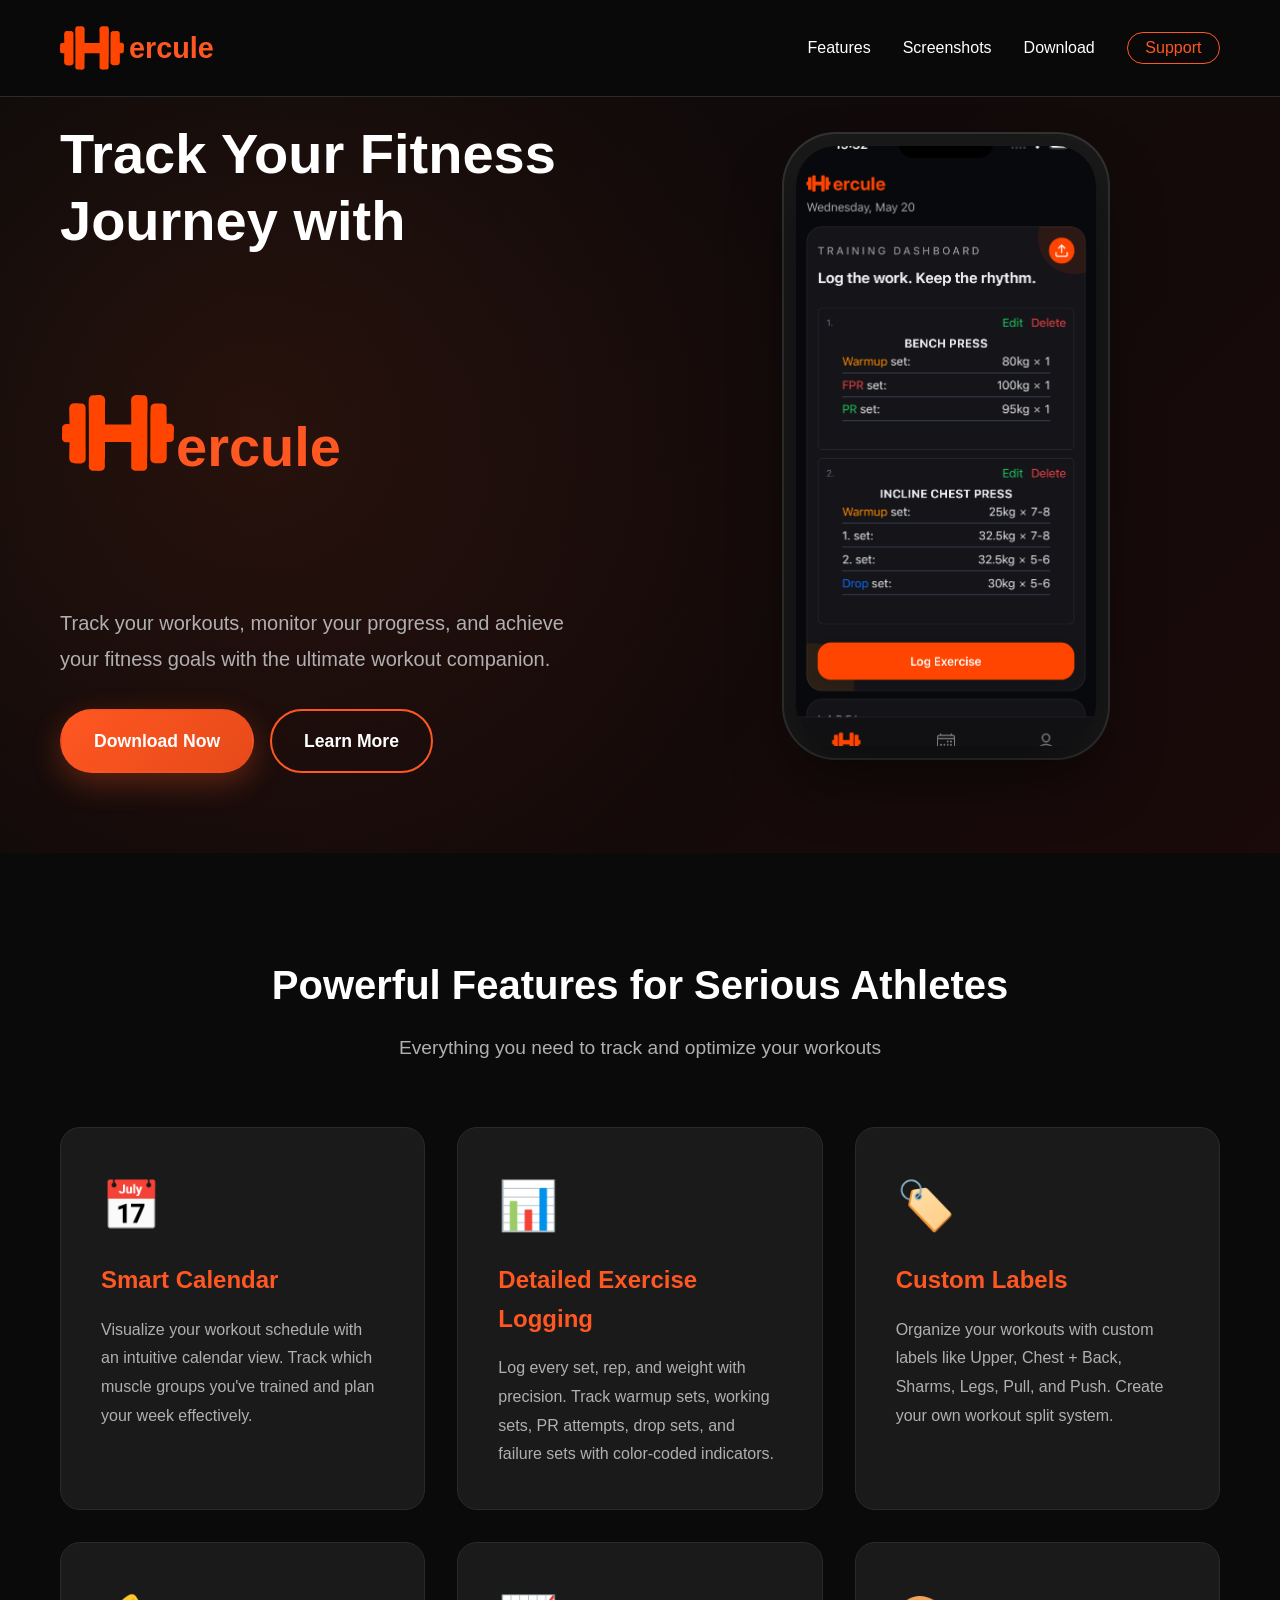
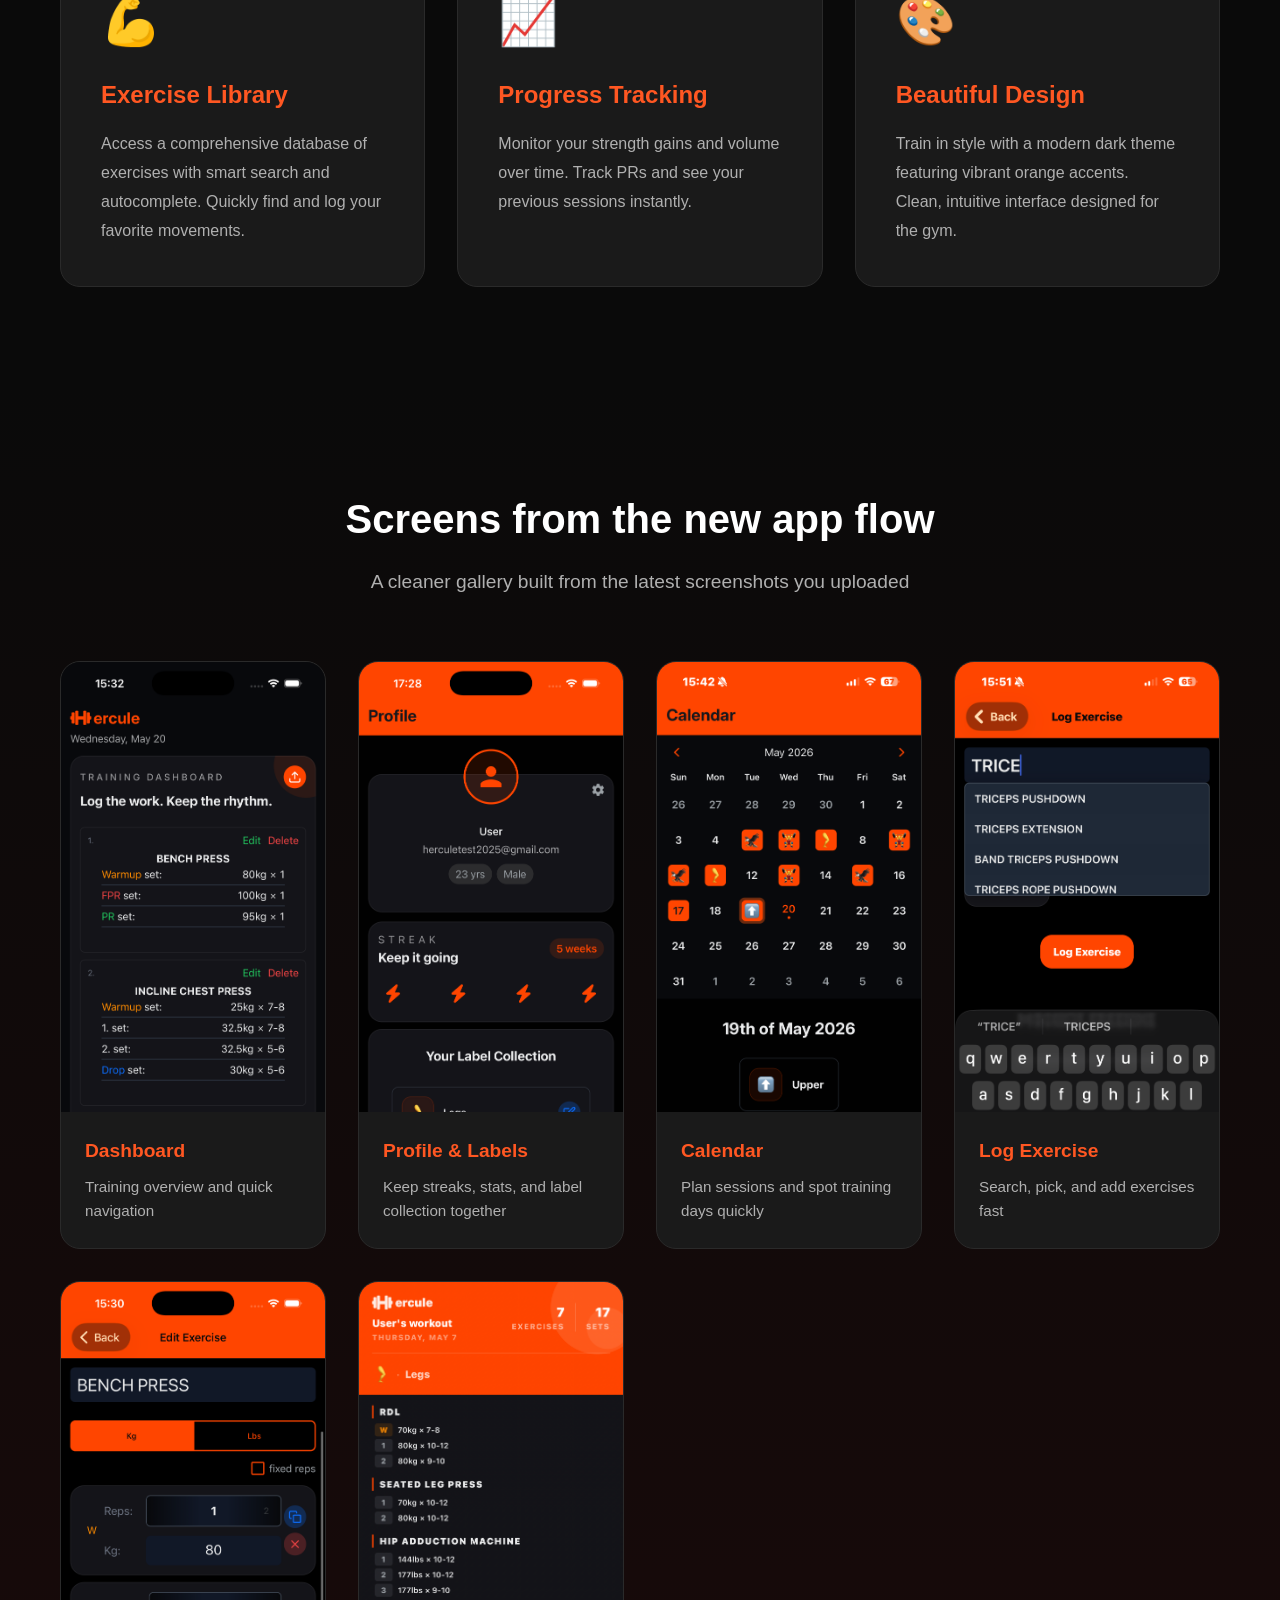
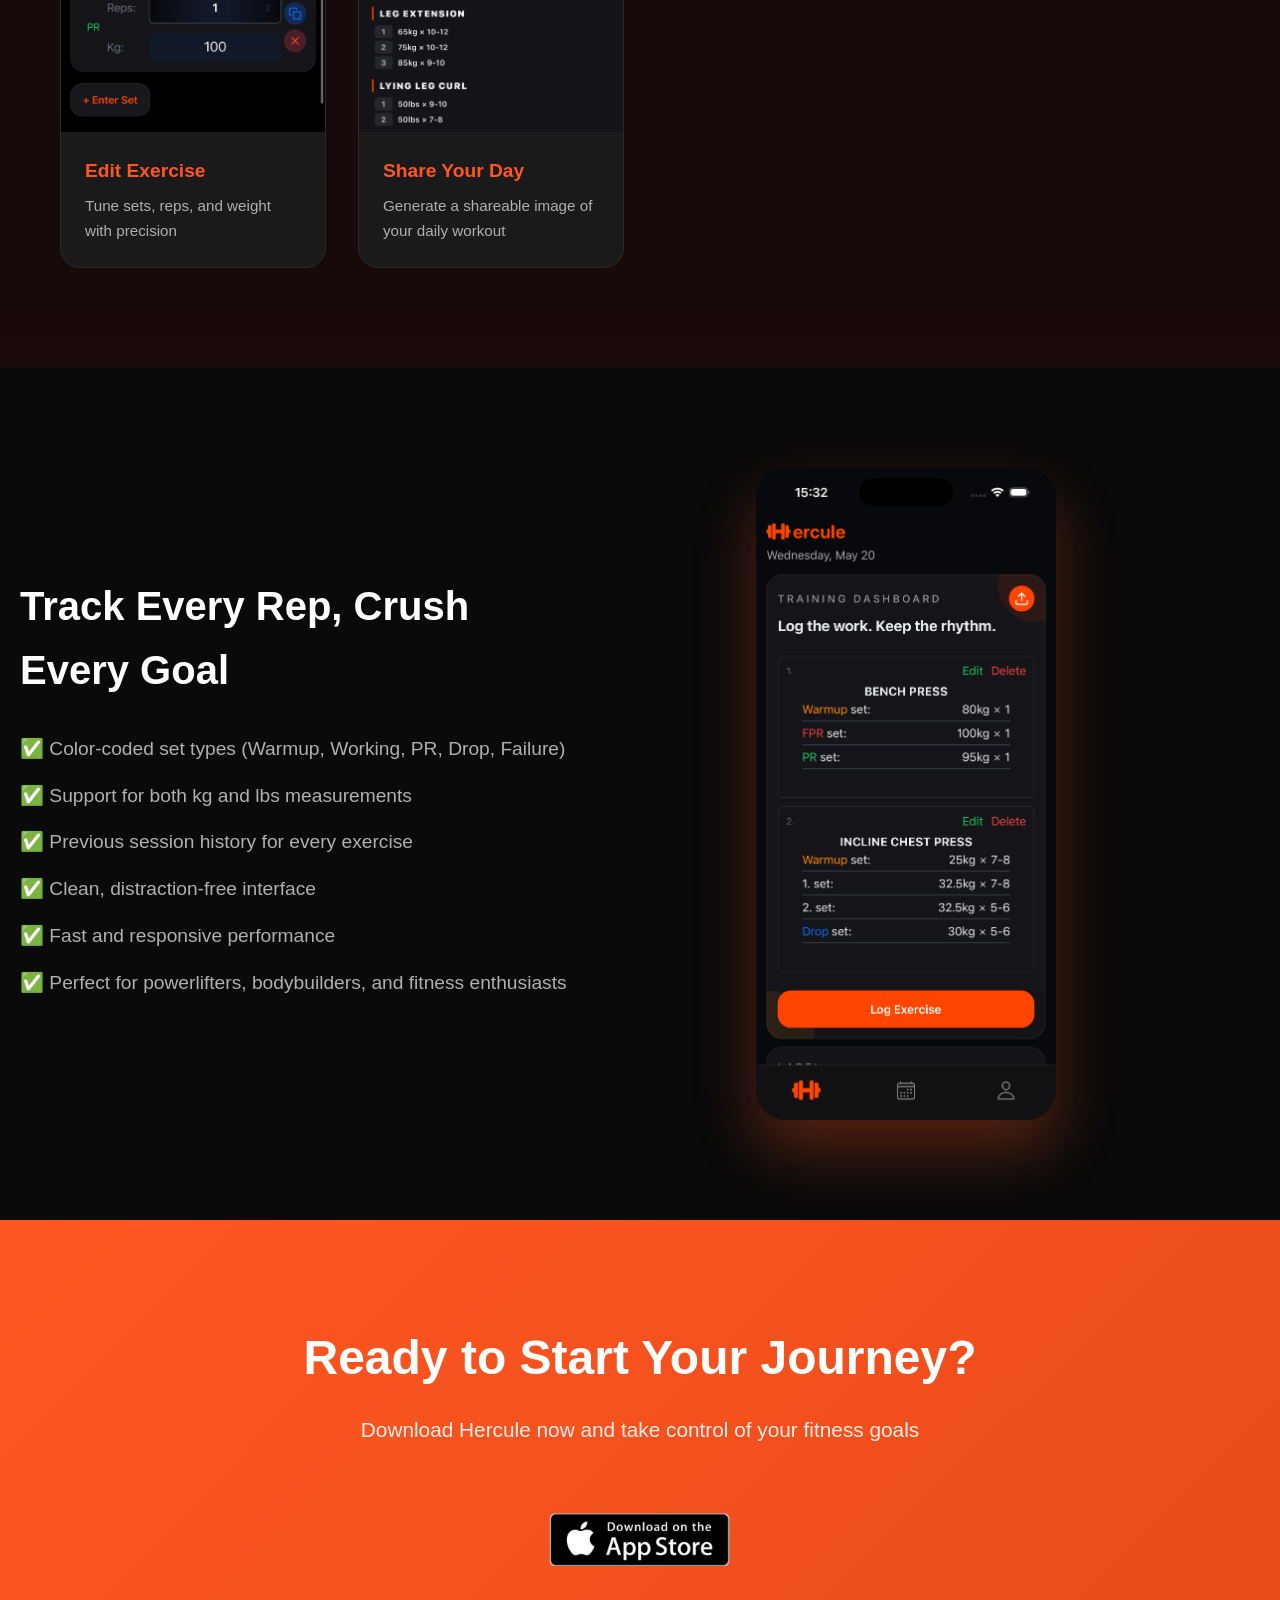
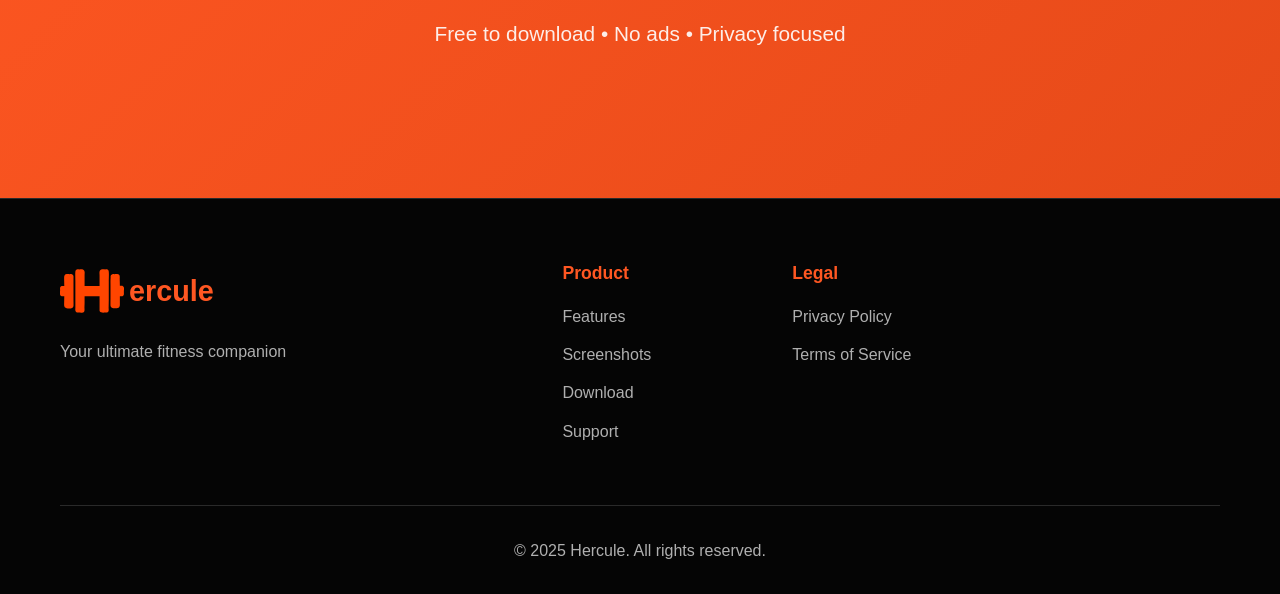
==== commit 432939c1: "fix: remove first personal record mistake]" ====
--- a/index.html
+++ b/index.html
@@ -120,8 +120,7 @@
             <div class="feature-icon">📈</div>
             <h3>Progress Tracking</h3>
             <p>
-              Monitor your strength gains and volume over time. Track PRs, FPRs
-              (First Personal Record), and see your previous sessions instantly.
+              Monitor your strength gains and volume over time. Track PRs and see your previous sessions instantly.
             </p>
           </div>
 
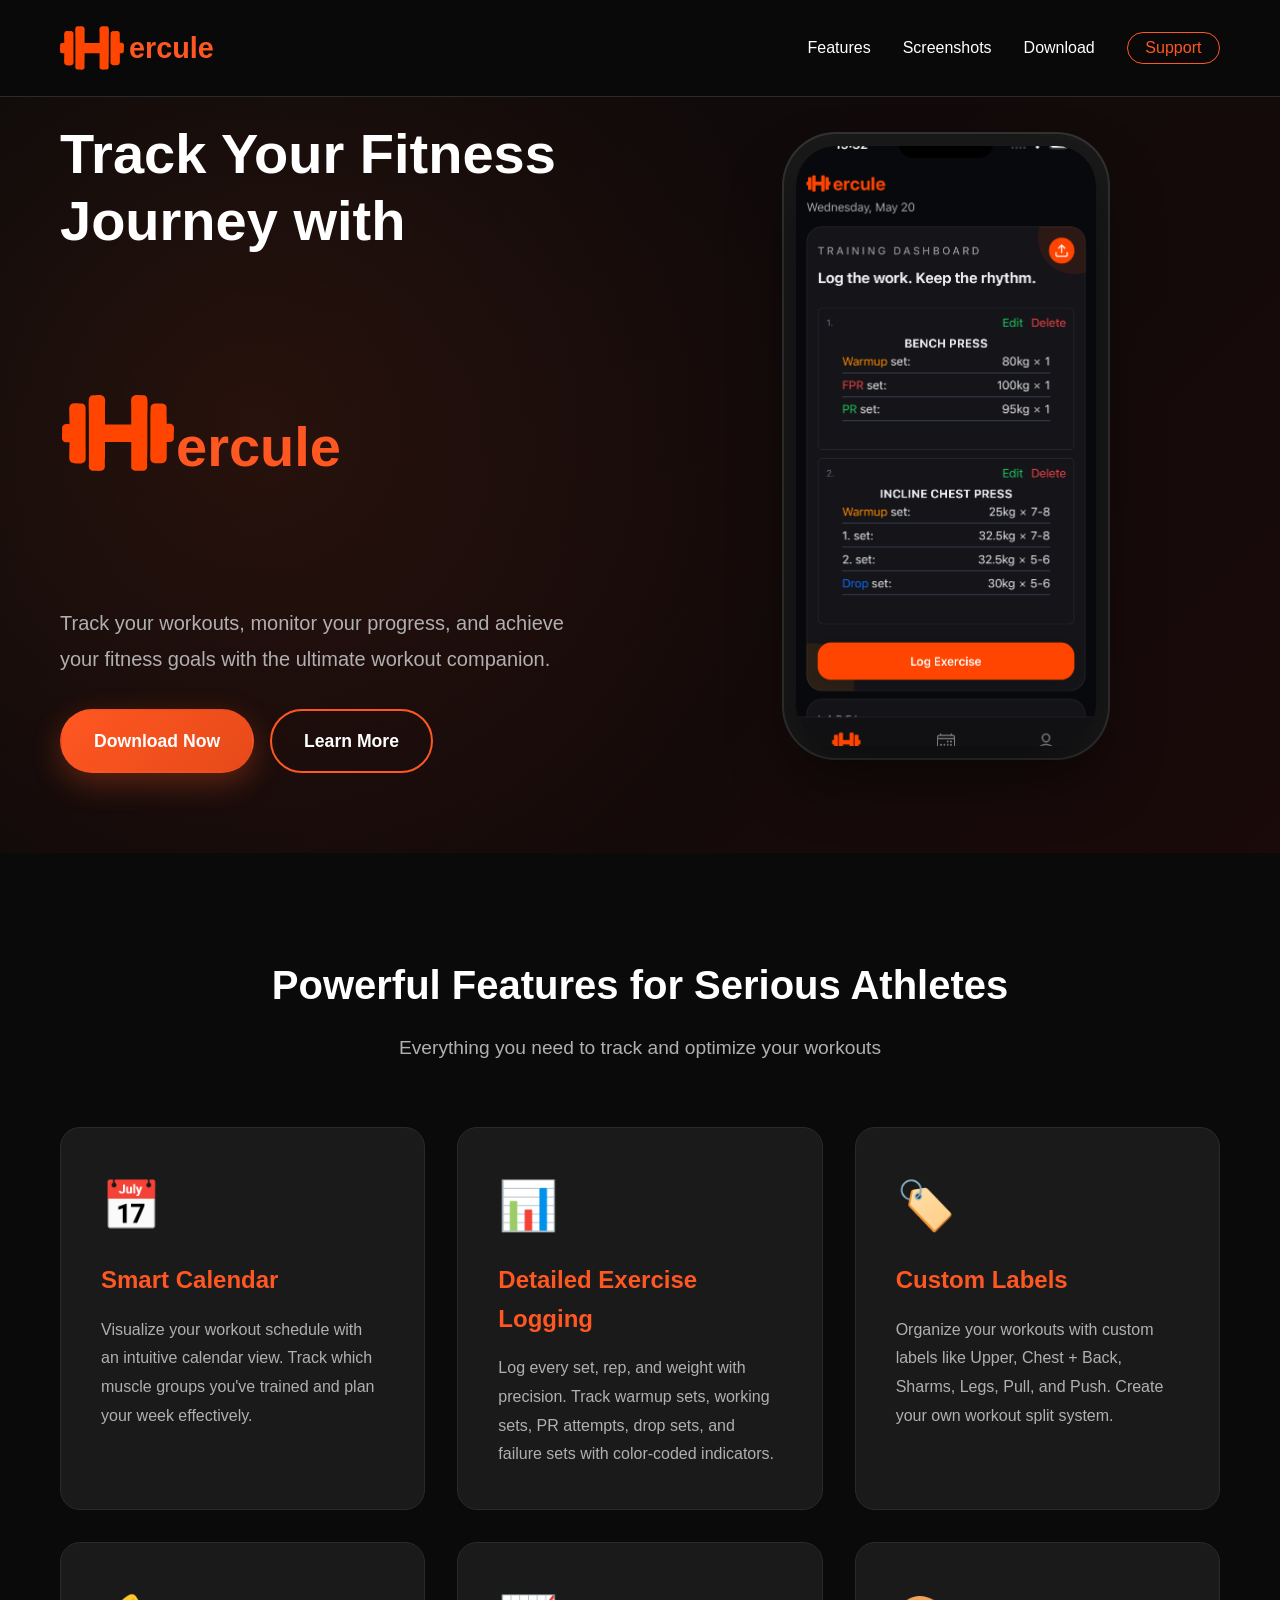
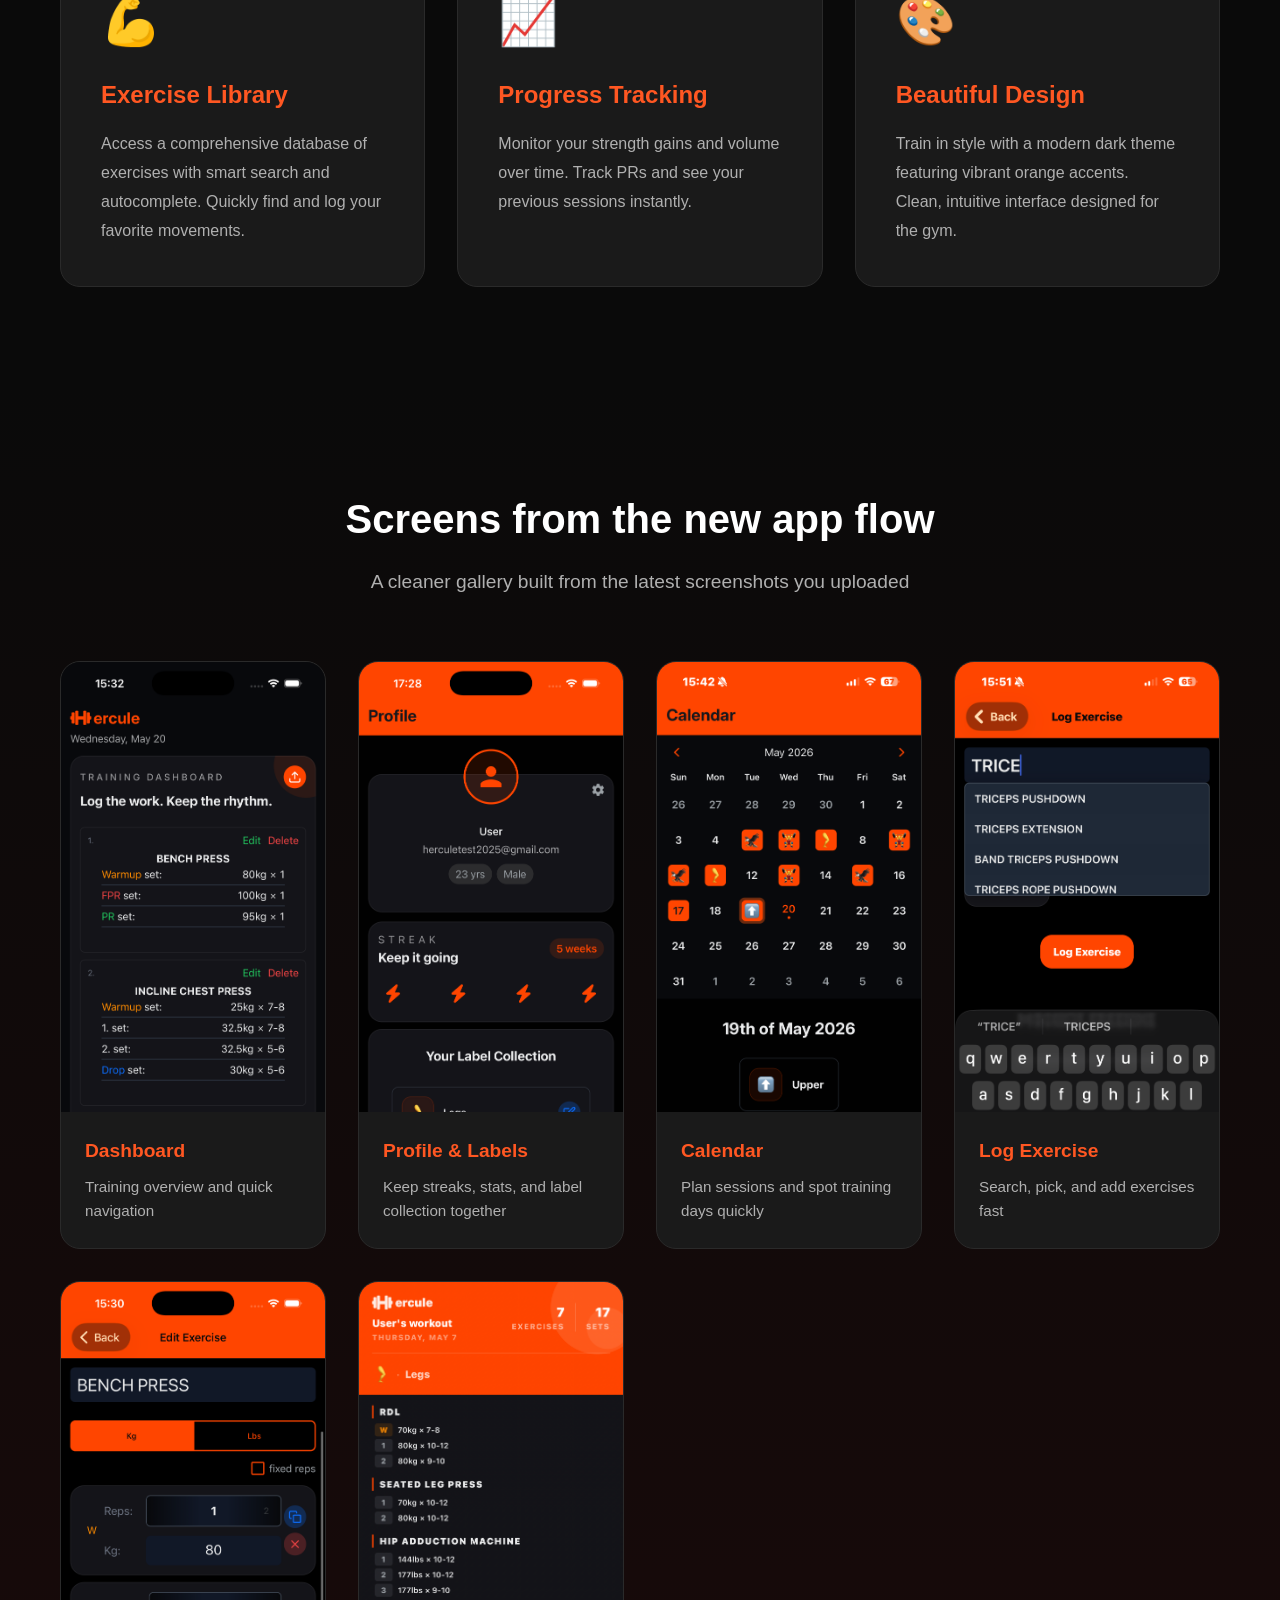
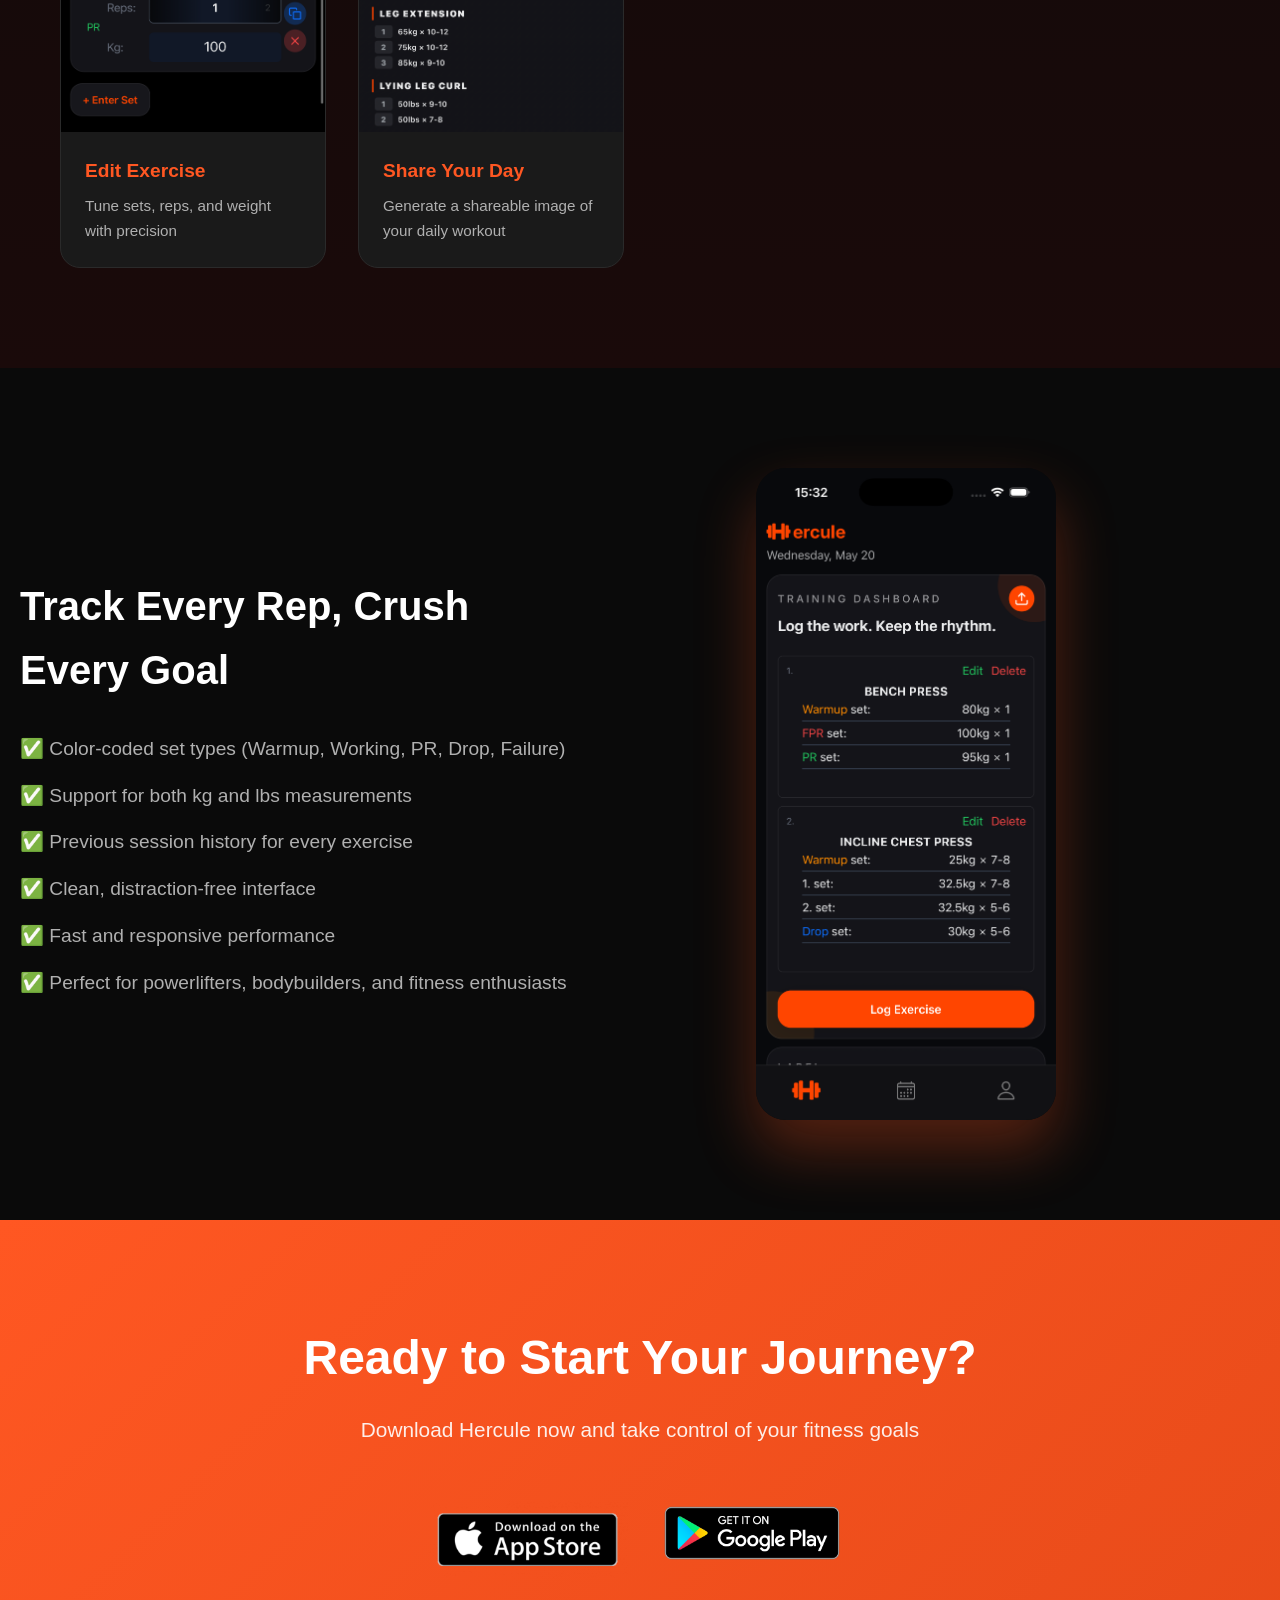
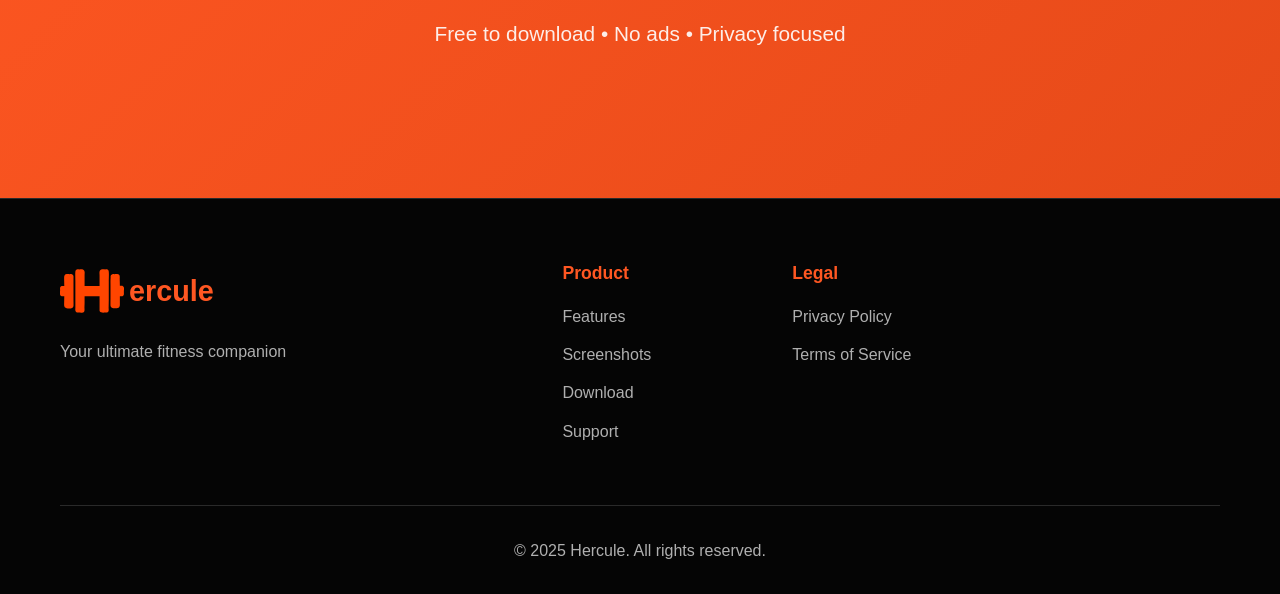
==== commit cc511e07: "feat: add Google Play store badge to download section Co-Authored-By: Claude Sonnet 5 <noreply@anthr" ====
--- a/index.html
+++ b/index.html
@@ -257,6 +257,18 @@
               <img
                 src="assets/buttons/Apple-Download-Button.png"
                 alt="Download on the App Store"
+                class="download-button-img"
+              />
+            </a>
+            <a
+              href="https://play.google.com/store/apps/details?id=com.siar.konyar.fitnessChronicle&pcampaignid=web_share"
+              class="download-button-link"
+              target="_blank"
+              rel="noopener noreferrer"
+            >
+              <img
+                src="assets/buttons/Android-Download-Button.png"
+                alt="Get it on Google Play"
                 class="download-button-img"
               />
             </a>
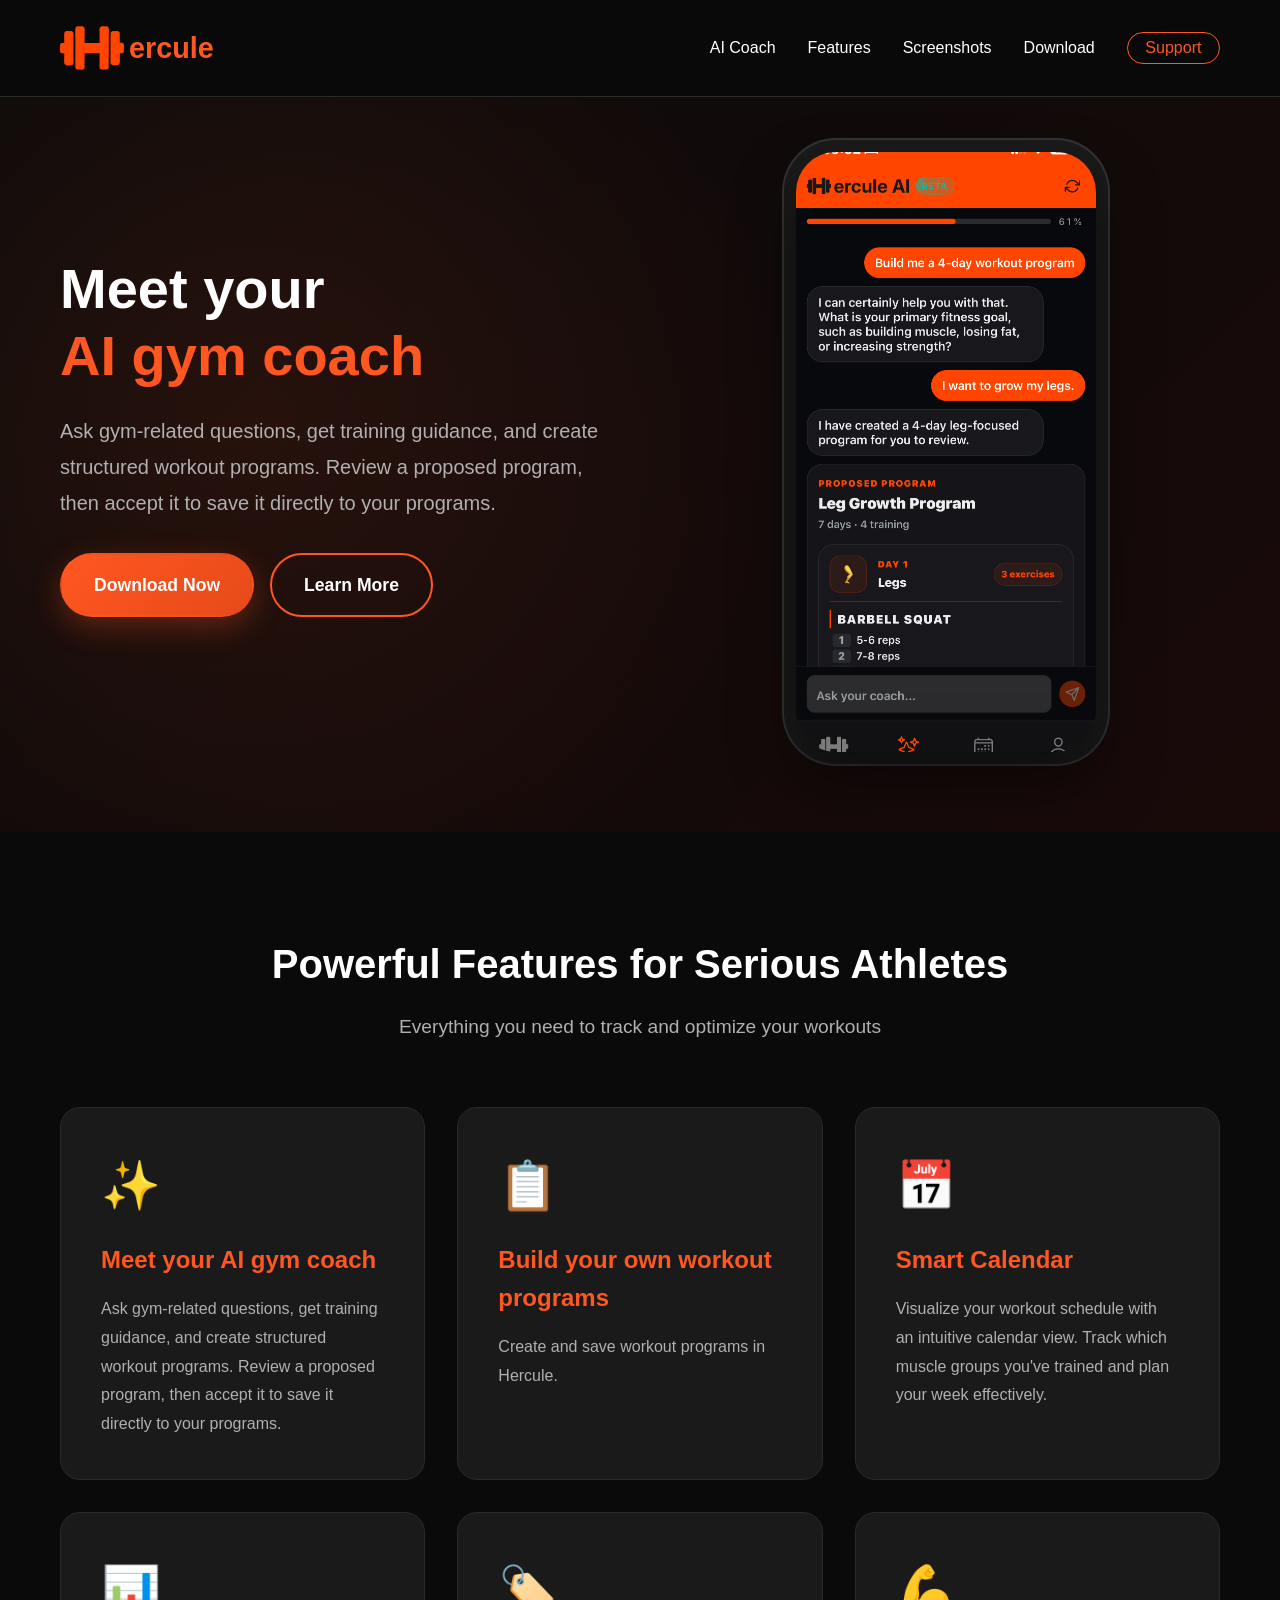
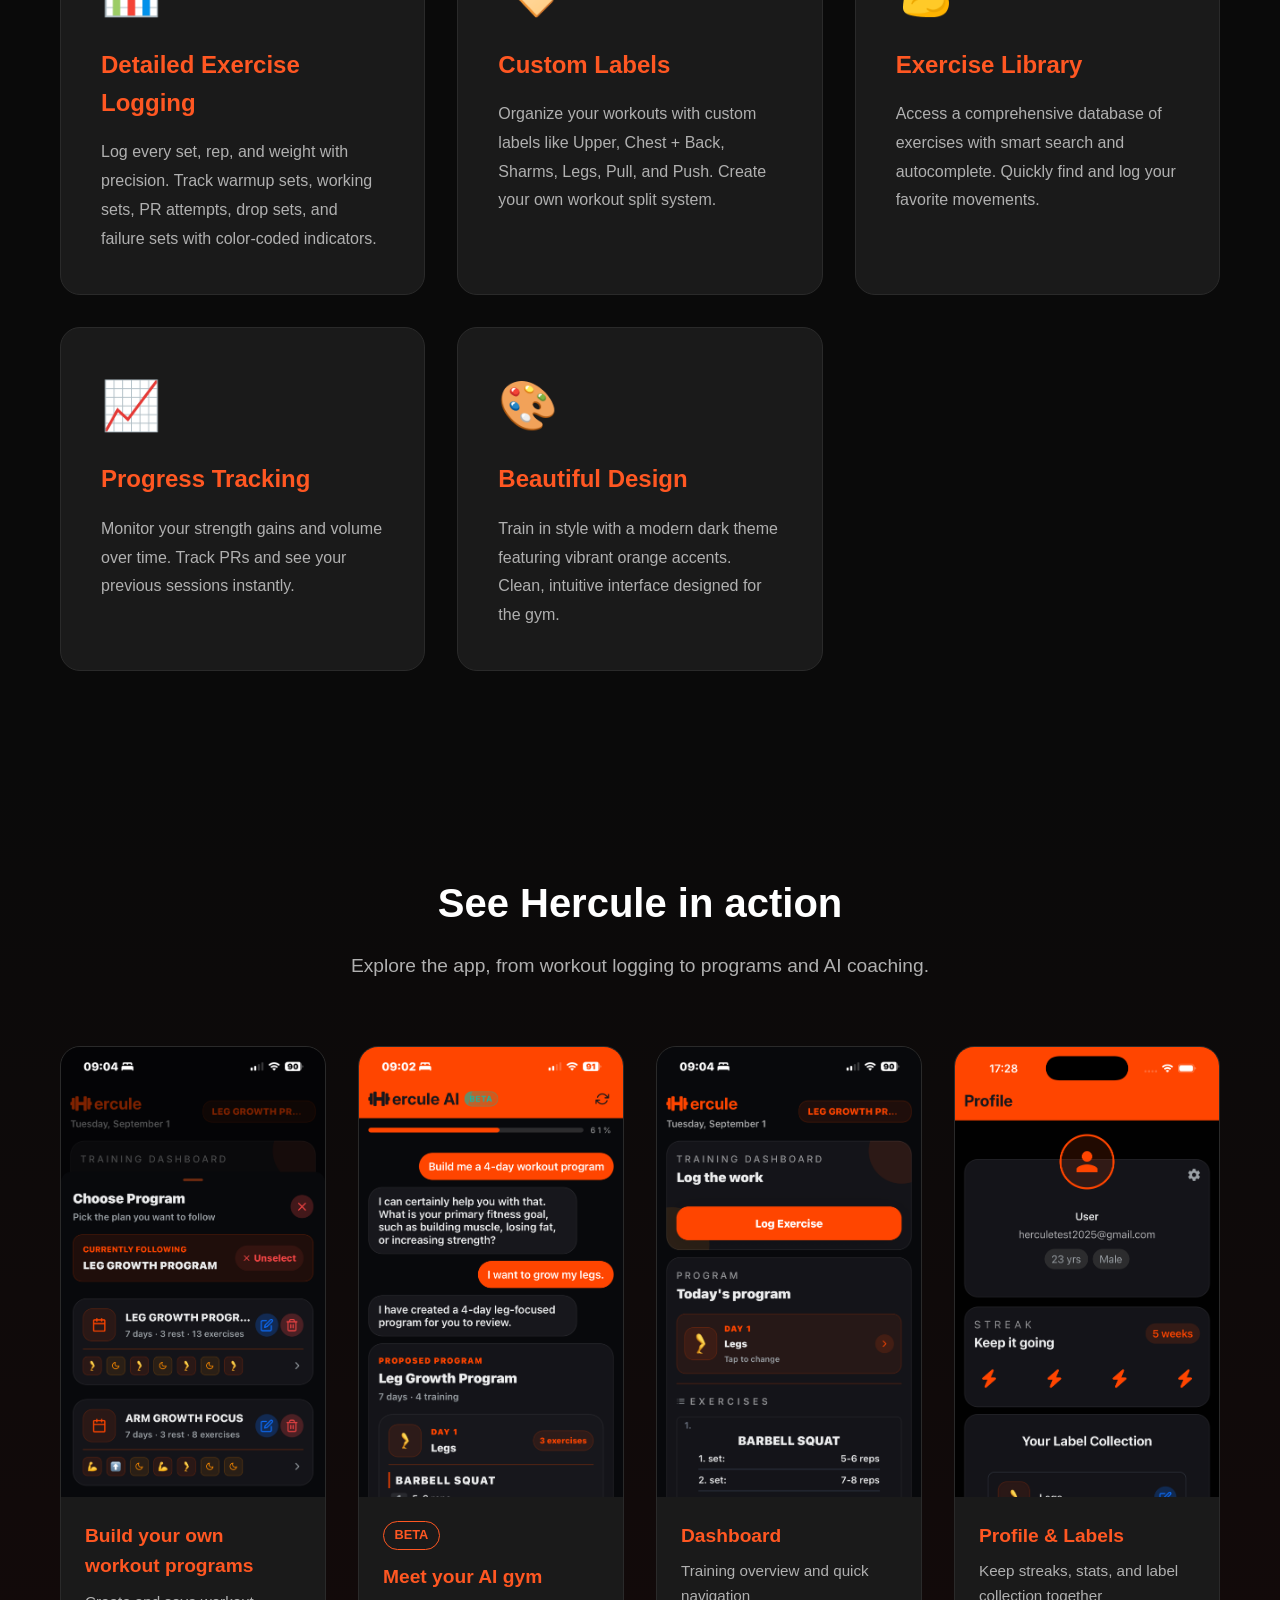
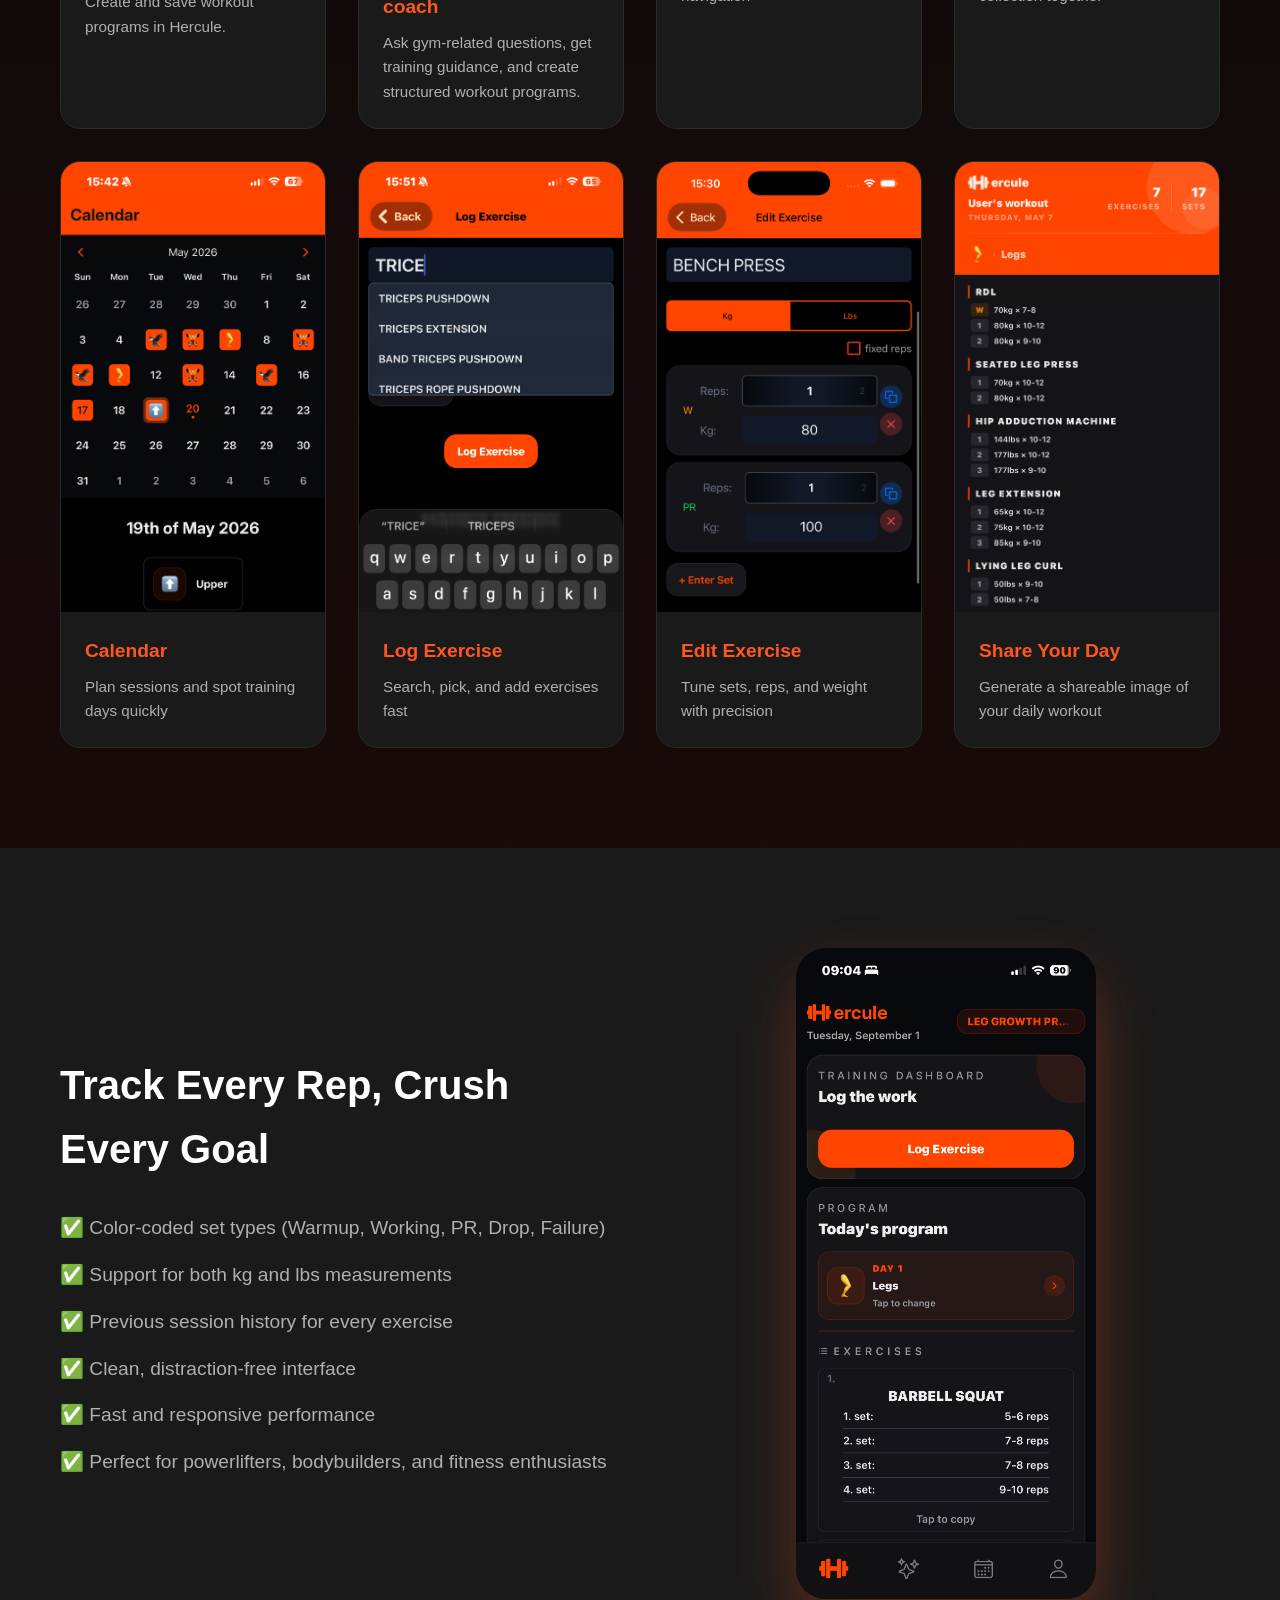
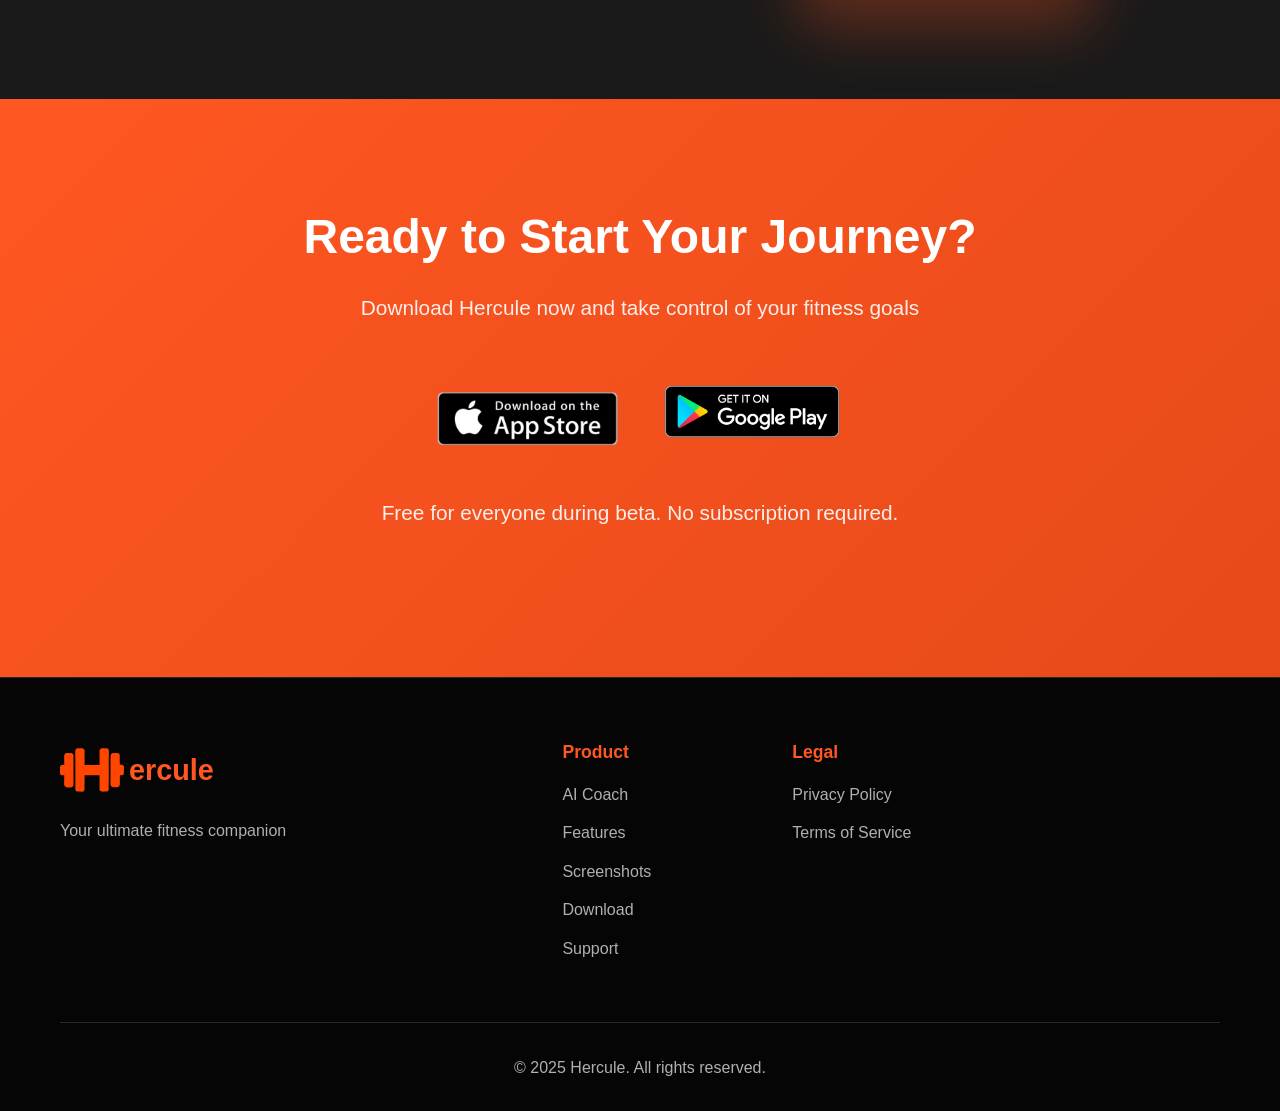
==== commit 5b1e7450: "feat: ai coach and programs update" ====
--- a/index.html
+++ b/index.html
@@ -19,12 +19,13 @@
           />
           <span class="logo-text">ercule</span>
         </div>
-        <button class="hamburger" aria-label="Toggle menu">
+        <button class="hamburger" aria-label="Toggle menu" aria-expanded="false" aria-controls="navigation-links">
           <span class="hamburger-line"></span>
           <span class="hamburger-line"></span>
           <span class="hamburger-line"></span>
         </button>
-        <ul class="nav-links">
+        <ul class="nav-links" id="navigation-links">
+          <li><a href="#ai-coach">AI Coach</a></li>
           <li><a href="#features">Features</a></li>
           <li><a href="#screenshots">Screenshots</a></li>
           <li><a href="#download">Download</a></li>
@@ -33,23 +34,15 @@
       </div>
     </nav>
 
-    <!-- Hero Section -->
-    <section class="hero">
+    <!-- AI Coach Hero -->
+    <section id="ai-coach" class="hero" aria-labelledby="coach-title">
       <div class="container">
         <div class="hero-content">
-          <h1 class="hero-title">
-            Track Your Fitness Journey with
-            <span class="highlight"
-              ><img
-                src="assets/logo/logo.svg"
-                alt="H"
-                class="inline-logo"
-              />ercule</span
-            >
-          </h1>
+          <h1 id="coach-title" class="hero-title">Meet your <span class="hero-brand">AI gym coach</span></h1>
           <p class="hero-subtitle">
-            Track your workouts, monitor your progress, and achieve your fitness
-            goals with the ultimate workout companion.
+            Ask gym-related questions, get training guidance, and create
+            structured workout programs. Review a proposed program, then accept
+            it to save it directly to your programs.
           </p>
           <div class="cta-buttons">
             <a href="#download" class="btn btn-primary">Download Now</a>
@@ -59,9 +52,12 @@
         <div class="hero-image">
           <div class="phone-mockup">
             <img
-              src="assets/images/dashboard-screen.png"
-              alt="Hercule dashboard view"
+              src="assets/images/ai-coach-screen.png"
+              alt="Hercule AI beta conversation proposing a structured Leg Growth Program with exercises, sets, and rep ranges"
               class="screenshot-main"
+              width="1179"
+              height="2556"
+              fetchpriority="high"
             />
           </div>
         </div>
@@ -78,6 +74,22 @@
 
         <div class="features-grid">
           <div class="feature-card">
+            <div class="feature-icon" aria-hidden="true">✨</div>
+            <h3>Meet your AI gym coach</h3>
+            <p>
+              Ask gym-related questions, get training guidance, and create
+              structured workout programs. Review a proposed program, then accept
+              it to save it directly to your programs.
+            </p>
+          </div>
+
+          <div class="feature-card">
+            <div class="feature-icon" aria-hidden="true">📋</div>
+            <h3>Build your own workout programs</h3>
+            <p>Create and save workout programs in Hercule.</p>
+          </div>
+
+          <div class="feature-card">
             <div class="feature-icon">📅</div>
             <h3>Smart Calendar</h3>
             <p>
@@ -139,16 +151,51 @@
     <!-- Screenshots Section -->
     <section id="screenshots" class="screenshots">
       <div class="container">
-        <h2 class="section-title">Screens from the new app flow</h2>
+        <h2 class="section-title">See Hercule in action</h2>
         <p class="section-subtitle">
-          A cleaner gallery built from the latest screenshots you uploaded
+          Explore the app, from workout logging to programs and AI coaching.
         </p>
 
         <div class="screenshots-grid">
+          <div class="screenshot-item">
+            <img
+              src="assets/images/programs-screen.png"
+              alt="Choose Program screen with saved workout programs"
+              width="1179"
+              height="2556"
+              loading="lazy"
+              decoding="async"
+            />
+            <div class="screenshot-caption">
+              <h4>Build your own workout programs</h4>
+              <p>Create and save workout programs in Hercule.</p>
+            </div>
+          </div>
+
+          <div class="screenshot-item">
+            <img
+              src="assets/images/ai-coach-screen.png"
+              alt="Hercule AI beta chat and proposed workout program"
+              width="1179"
+              height="2556"
+              loading="lazy"
+              decoding="async"
+            />
+            <div class="screenshot-caption">
+              <span class="beta-badge">Beta</span>
+              <h4>Meet your AI gym coach</h4>
+              <p>Ask gym-related questions, get training guidance, and create structured workout programs.</p>
+            </div>
+          </div>
+
           <div class="screenshot-item">
             <img
               src="assets/images/dashboard-screen.png"
               alt="Dashboard screen"
+              width="1179"
+              height="2556"
+              loading="lazy"
+              decoding="async"
             />
             <div class="screenshot-caption">
               <h4>Dashboard</h4>
@@ -157,7 +204,12 @@
           </div>
 
           <div class="screenshot-item">
-            <img src="assets/images/profile-screen.png" alt="Profile screen" />
+            <img src="assets/images/profile-screen.png" alt="Profile screen"
+              width="1206"
+              height="2622"
+              loading="lazy"
+              decoding="async"
+            />
             <div class="screenshot-caption">
               <h4>Profile & Labels</h4>
               <p>Keep streaks, stats, and label collection together</p>
@@ -168,6 +220,10 @@
             <img
               src="assets/images/calendar-screen.png"
               alt="Calendar screen"
+              width="1179"
+              height="2556"
+              loading="lazy"
+              decoding="async"
             />
             <div class="screenshot-caption">
               <h4>Calendar</h4>
@@ -179,6 +235,10 @@
             <img
               src="assets/images/log-exercise-screen.png"
               alt="Log exercise screen"
+              width="1179"
+              height="2556"
+              loading="lazy"
+              decoding="async"
             />
             <div class="screenshot-caption">
               <h4>Log Exercise</h4>
@@ -190,6 +250,10 @@
             <img
               src="assets/images/edit-exercise-screen.png"
               alt="Edit exercise screen"
+              width="1206"
+              height="2622"
+              loading="lazy"
+              decoding="async"
             />
             <div class="screenshot-caption">
               <h4>Edit Exercise</h4>
@@ -201,6 +265,10 @@
             <img
               src="assets/images/share-day-screen.png"
               alt="Share day screen"
+              width="1074"
+              height="2504"
+              loading="lazy"
+              decoding="async"
             />
             <div class="screenshot-caption">
               <h4>Share Your Day</h4>
@@ -212,7 +280,7 @@
     </section>
 
     <!-- Key Features Highlight -->
-    <section class="highlight">
+    <section id="tracking" class="highlight">
       <div class="container">
         <div class="highlight-content">
           <div class="highlight-text">
@@ -235,6 +303,10 @@
             <img
               src="assets/images/dashboard-screen.png"
               alt="Dashboard preview"
+              width="1179"
+              height="2556"
+              loading="lazy"
+              decoding="async"
             />
           </div>
         </div>
@@ -274,7 +346,7 @@
             </a>
           </div>
           <p class="download-note">
-            Free to download • No ads • Privacy focused
+            Free for everyone during beta. No subscription required.
           </p>
         </div>
       </div>
@@ -299,6 +371,7 @@
             <div class="footer-column">
               <h4>Product</h4>
               <ul>
+                <li><a href="#ai-coach">AI Coach</a></li>
                 <li><a href="#features">Features</a></li>
                 <li><a href="#screenshots">Screenshots</a></li>
                 <li><a href="#download">Download</a></li>
@@ -347,24 +420,36 @@
       const hamburger = document.querySelector(".hamburger");
       const navLinks = document.querySelector(".nav-links");
 
+      const closeMenu = () => {
+        hamburger.classList.remove("active");
+        navLinks.classList.remove("active");
+        hamburger.setAttribute("aria-expanded", "false");
+      };
+
       hamburger.addEventListener("click", () => {
-        hamburger.classList.toggle("active");
-        navLinks.classList.toggle("active");
+        const isOpen = hamburger.classList.toggle("active");
+        navLinks.classList.toggle("active", isOpen);
+        hamburger.setAttribute("aria-expanded", String(isOpen));
       });
 
       // Close menu when clicking on a link
       document.querySelectorAll(".nav-links a").forEach((link) => {
         link.addEventListener("click", () => {
-          hamburger.classList.remove("active");
-          navLinks.classList.remove("active");
+          closeMenu();
         });
       });
 
       // Close menu when clicking outside
       document.addEventListener("click", (e) => {
         if (!hamburger.contains(e.target) && !navLinks.contains(e.target)) {
-          hamburger.classList.remove("active");
-          navLinks.classList.remove("active");
+          closeMenu();
+        }
+      });
+
+      document.addEventListener("keydown", (event) => {
+        if (event.key === "Escape" && navLinks.classList.contains("active")) {
+          closeMenu();
+          hamburger.focus();
         }
       });
     </script>
--- a/styles.css
+++ b/styles.css
@@ -185,7 +185,7 @@
     margin-bottom: 1.5rem;
 }
 
-.highlight {
+.hero-brand {
     color: var(--primary-orange);
     position: relative;
     display: inline-block;
@@ -242,6 +242,7 @@
     display: flex;
     justify-content: center;
     align-items: center;
+    padding-top: 32px;
     z-index: 1;
 }
 
@@ -294,7 +295,7 @@
 
 .features-grid {
     display: grid;
-    grid-template-columns: repeat(auto-fit, minmax(300px, 1fr));
+    grid-template-columns: repeat(auto-fit, minmax(min(300px, 100%), 1fr));
     gap: 2rem;
 }
 
@@ -415,6 +416,8 @@
 
 .highlight-image img {
     width: 300px;
+    max-width: 100%;
+    height: auto;
     border-radius: 30px;
     box-shadow: 0 30px 60px rgba(255, 87, 34, 0.3);
 }
@@ -558,7 +561,7 @@
         right: -100%;
         width: 100%;
         max-width: 300px;
-        background-color: rgba(10, 10, 10/* , 0.95 */);
+        background-color: rgba(10, 10, 10, 0.95);
         /* backdrop-filter: blur(10px); */
         flex-direction: column;
         padding: 2rem;
@@ -684,3 +687,31 @@
 section {
     scroll-margin-top: 80px;
 }
+
+/* Beta remains with the AI gallery preview, outside the opening section. */
+.beta-badge {
+    display: inline-block;
+    margin-bottom: 0.75rem;
+    padding: 0.2rem 0.65rem;
+    border: 1px solid var(--primary-orange);
+    border-radius: 50px;
+    color: var(--primary-orange);
+    font-size: 0.8rem;
+    font-weight: 700;
+    text-transform: uppercase;
+}
+
+a:focus-visible, button:focus-visible {
+    outline: 2px solid var(--primary-orange);
+    outline-offset: 4px;
+}
+
+@media (max-width: 968px) {
+    .nav-links { visibility: hidden; }
+    .nav-links.active { visibility: visible; }
+}
+
+@media (prefers-reduced-motion: reduce) {
+    html { scroll-behavior: auto; }
+    *, *::before, *::after { animation: none !important; transition: none !important; }
+}
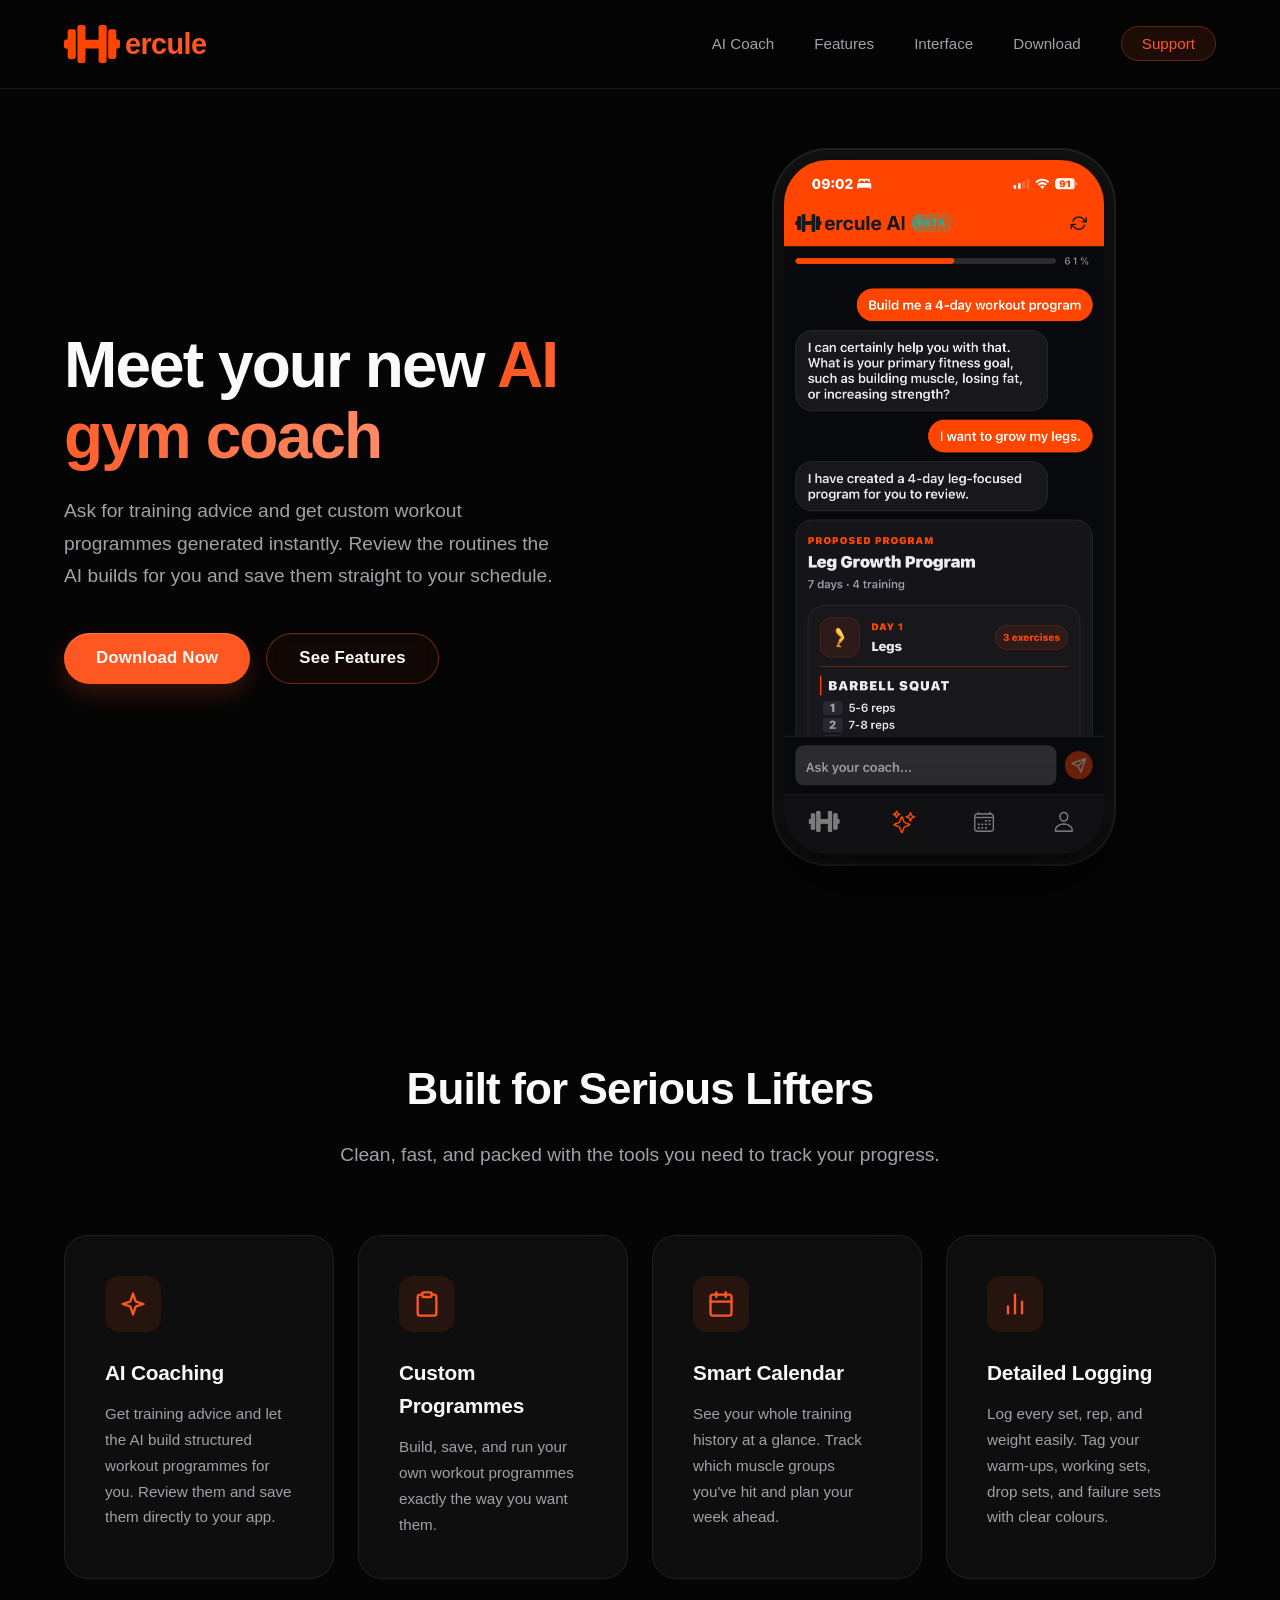
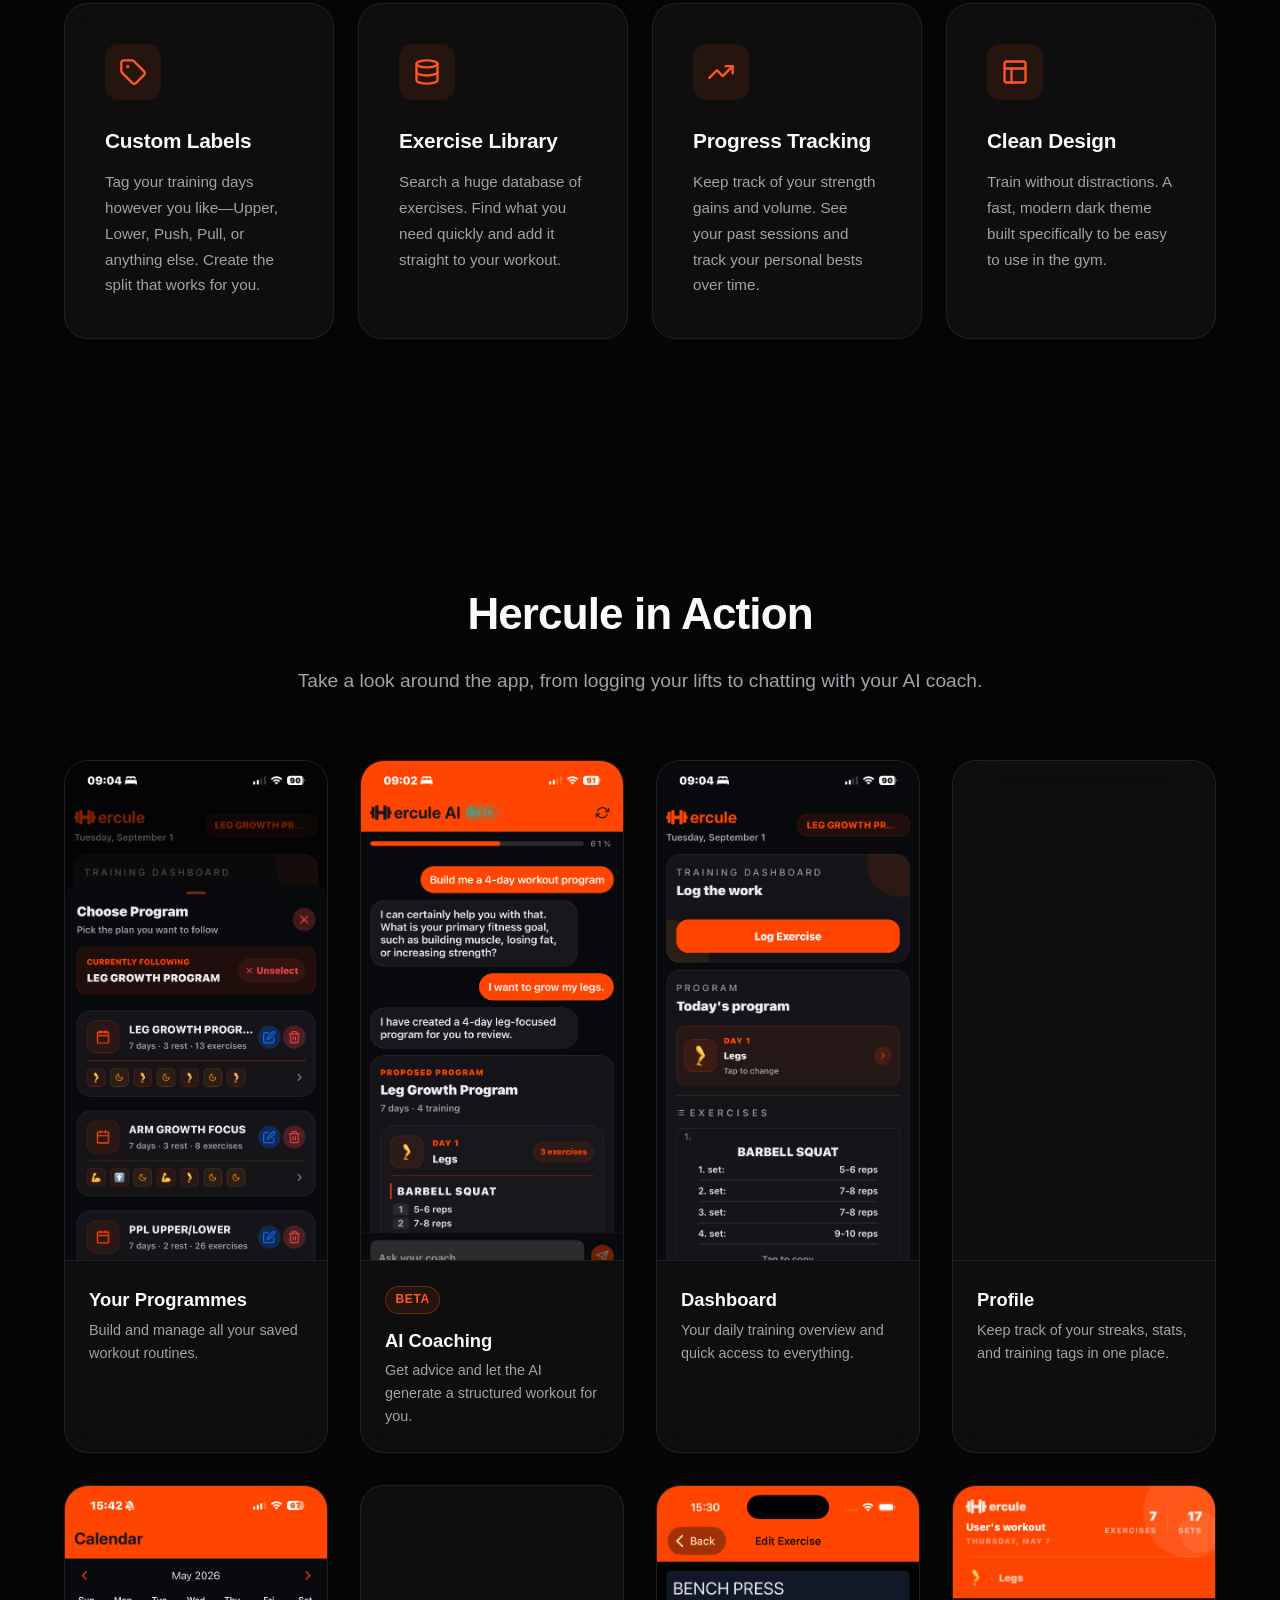
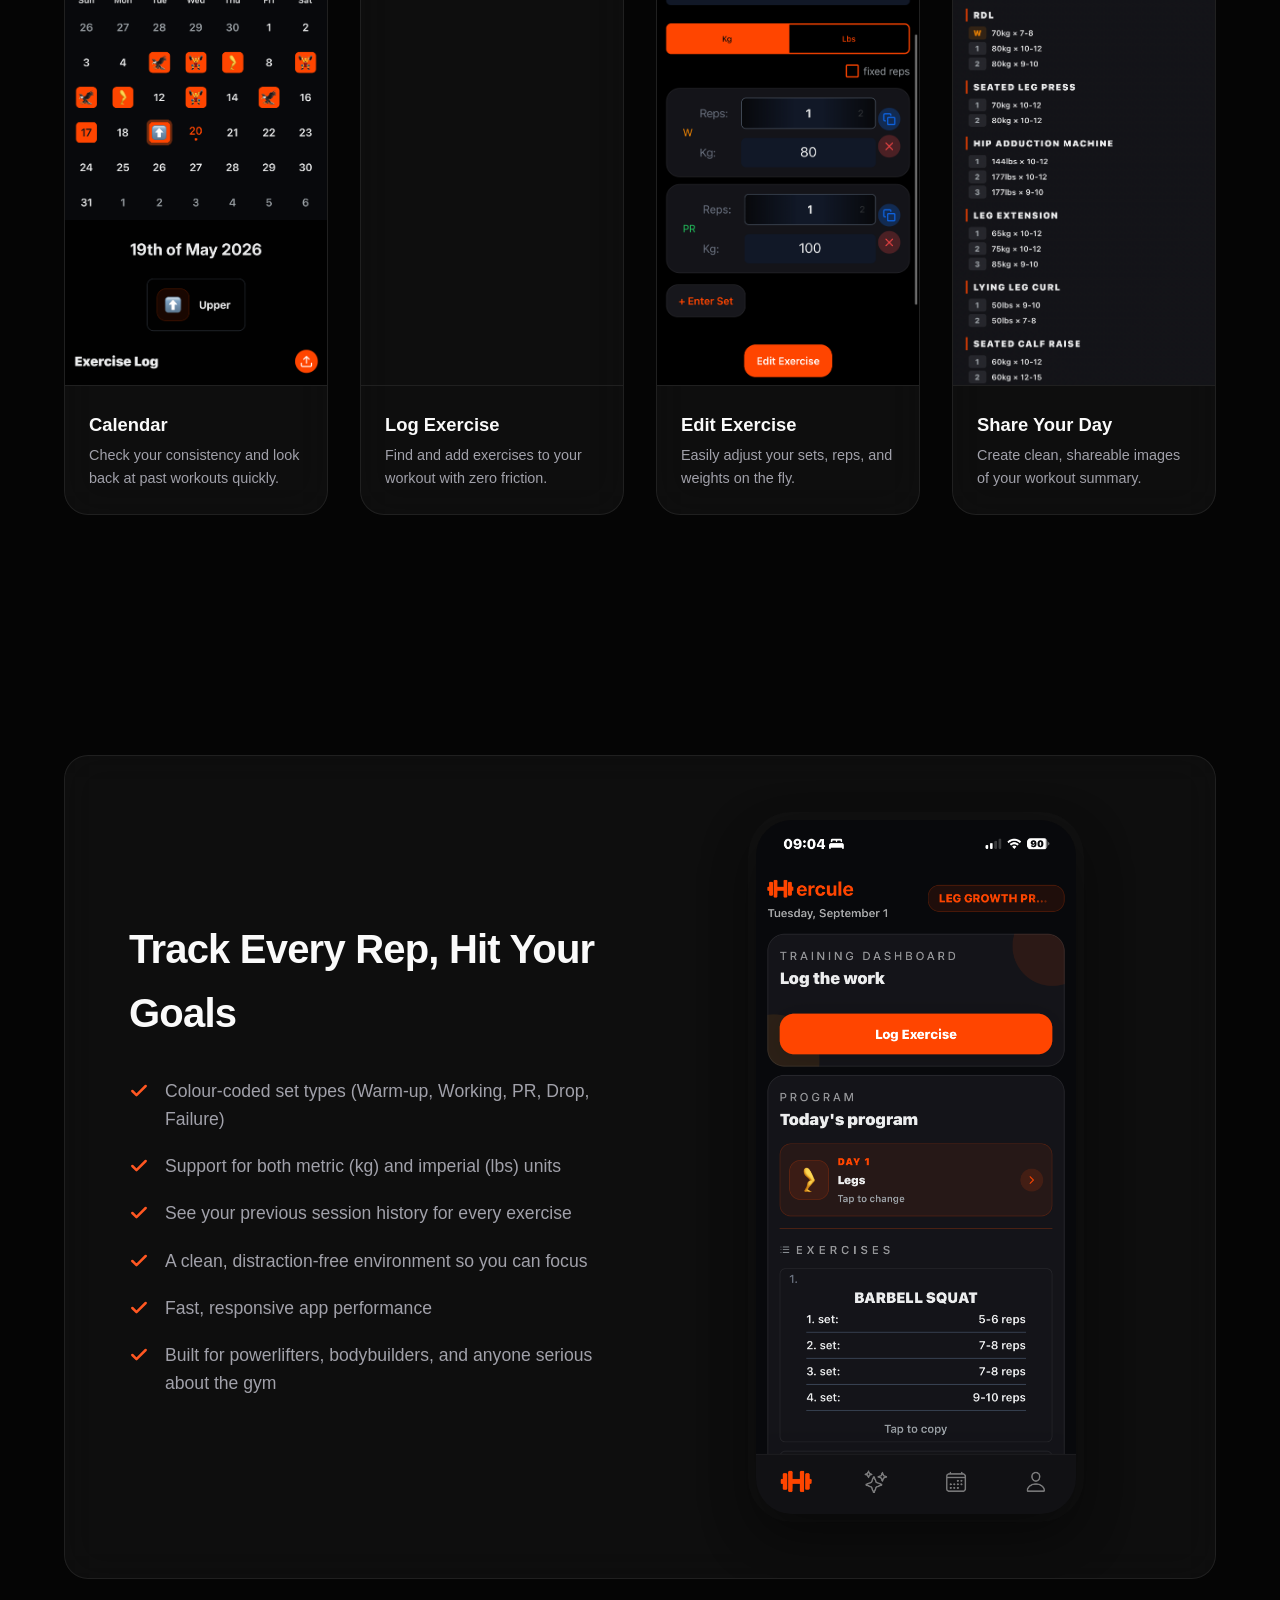
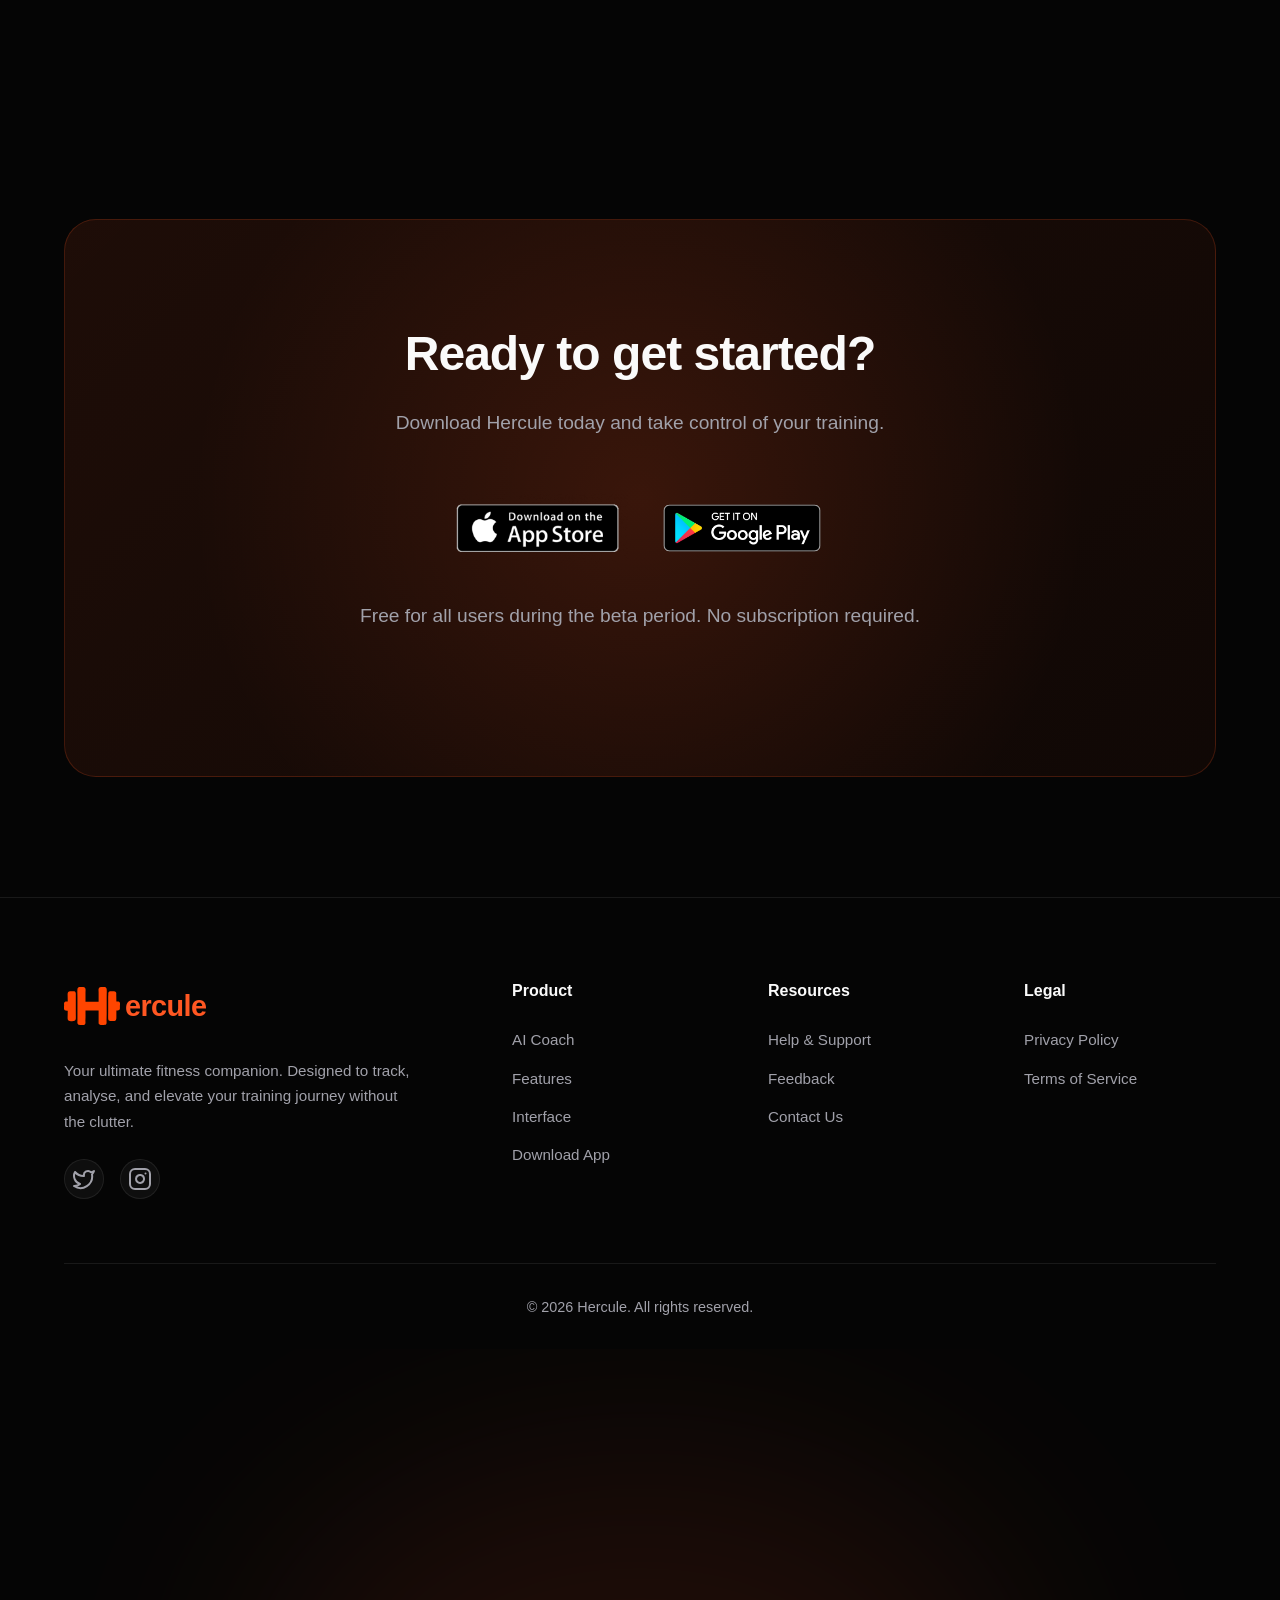
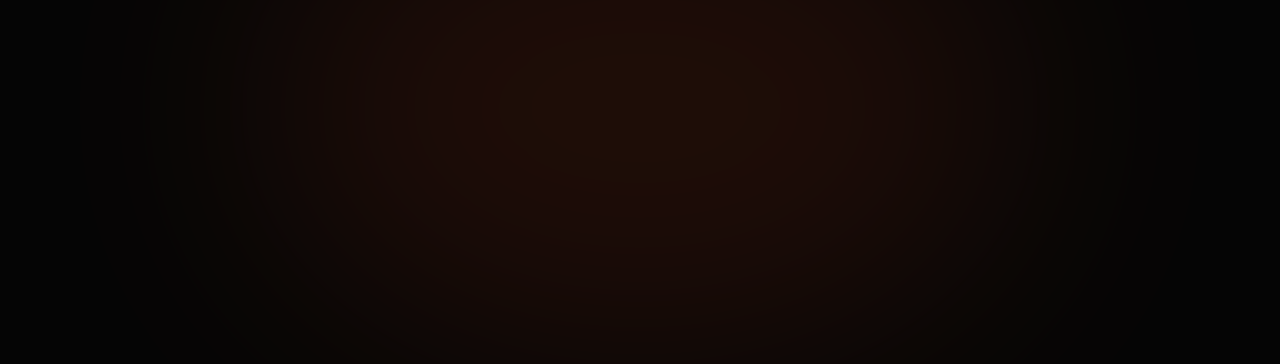
==== commit 474af882: "draft bits" ====
--- a/index.html
+++ b/index.html
@@ -8,6 +8,11 @@
     <link rel="stylesheet" href="styles.css" />
   </head>
   <body>
+    <!-- Ambient Background Glows -->
+    <div class="ambient-glow glow-1"></div>
+    <div class="ambient-glow glow-2"></div>
+    <div class="ambient-glow glow-3"></div>
+
     <!-- Navigation -->
     <nav class="navbar">
       <div class="container">
@@ -27,7 +32,7 @@
         <ul class="nav-links" id="navigation-links">
           <li><a href="#ai-coach">AI Coach</a></li>
           <li><a href="#features">Features</a></li>
-          <li><a href="#screenshots">Screenshots</a></li>
+          <li><a href="#screenshots">Interface</a></li>
           <li><a href="#download">Download</a></li>
           <li><a href="mailto:siarkonyar@gmail.com?subject=Hercule%20Support" class="nav-support">Support</a></li>
         </ul>
@@ -38,22 +43,27 @@
     <section id="ai-coach" class="hero" aria-labelledby="coach-title">
       <div class="container">
         <div class="hero-content">
-          <h1 id="coach-title" class="hero-title">Meet your <span class="hero-brand">AI gym coach</span></h1>
+          <h1 id="coach-title" class="hero-title">Meet your new <span class="hero-brand">AI gym coach</span></h1>
           <p class="hero-subtitle">
-            Ask gym-related questions, get training guidance, and create
-            structured workout programs. Review a proposed program, then accept
-            it to save it directly to your programs.
+            Ask for training advice and get custom workout programmes generated instantly. Review the routines the AI builds for you and save them straight to your schedule.
           </p>
           <div class="cta-buttons">
-            <a href="#download" class="btn btn-primary">Download Now</a>
-            <a href="#features" class="btn btn-secondary">Learn More</a>
+            <!-- Specular Buttons -->
+            <a href="#download" class="specular-button specular-button--md specular-button--primary">
+              <div class="specular-button__fx"><canvas></canvas></div>
+              <span class="specular-button__label">Download Now</span>
+            </a>
+            <a href="#features" class="specular-button specular-button--md specular-button--secondary">
+              <div class="specular-button__fx"><canvas></canvas></div>
+              <span class="specular-button__label">See Features</span>
+            </a>
           </div>
         </div>
         <div class="hero-image">
           <div class="phone-mockup">
             <img
               src="assets/images/ai-coach-screen.png"
-              alt="Hercule AI beta conversation proposing a structured Leg Growth Program with exercises, sets, and rep ranges"
+              alt="Hercule AI beta conversation proposing a structured Leg Growth Programme with exercises, sets, and rep ranges"
               class="screenshot-main"
               width="1179"
               height="2556"
@@ -67,81 +77,91 @@
     <!-- Features Section -->
     <section id="features" class="features">
       <div class="container">
-        <h2 class="section-title">Powerful Features for Serious Athletes</h2>
-        <p class="section-subtitle">
-          Everything you need to track and optimize your workouts
-        </p>
+        <div class="section-header">
+          <h2 class="section-title">Built for Serious Lifters</h2>
+          <p class="section-subtitle">
+            Clean, fast, and packed with the tools you need to track your progress.
+          </p>
+        </div>
 
         <div class="features-grid">
           <div class="feature-card">
-            <div class="feature-icon" aria-hidden="true">✨</div>
-            <h3>Meet your AI gym coach</h3>
-            <p>
-              Ask gym-related questions, get training guidance, and create
-              structured workout programs. Review a proposed program, then accept
-              it to save it directly to your programs.
-            </p>
-          </div>
-
-          <div class="feature-card">
-            <div class="feature-icon" aria-hidden="true">📋</div>
-            <h3>Build your own workout programs</h3>
-            <p>Create and save workout programs in Hercule.</p>
-          </div>
-
-          <div class="feature-card">
-            <div class="feature-icon">📅</div>
+            <div class="feature-icon" aria-hidden="true">
+              <svg xmlns="http://www.w3.org/2000/svg" width="28" height="28" viewBox="0 0 24 24" fill="none" stroke="currentColor" stroke-width="2" stroke-linecap="round" stroke-linejoin="round"><path d="m12 3-1.912 5.813a2 2 0 0 1-1.275 1.275L3 12l5.813 1.912a2 2 0 0 1 1.275 1.275L12 21l1.912-5.813a2 2 0 0 1 1.275-1.275L21 12l-5.813-1.912a2 2 0 0 1-1.275-1.275L12 3Z"/></svg>
+            </div>
+            <h3>AI Coaching</h3>
+            <p>
+              Get training advice and let the AI build structured workout programmes for you. Review them and save them directly to your app.
+            </p>
+          </div>
+
+          <div class="feature-card">
+            <div class="feature-icon" aria-hidden="true">
+              <svg xmlns="http://www.w3.org/2000/svg" width="28" height="28" viewBox="0 0 24 24" fill="none" stroke="currentColor" stroke-width="2" stroke-linecap="round" stroke-linejoin="round"><rect width="8" height="4" x="8" y="2" rx="1" ry="1"/><path d="M16 4h2a2 2 0 0 1 2 2v14a2 2 0 0 1-2 2H6a2 2 0 0 1-2-2V6a2 2 0 0 1 2-2h2"/></svg>
+            </div>
+            <h3>Custom Programmes</h3>
+            <p>
+              Build, save, and run your own workout programmes exactly the way you want them.
+            </p>
+          </div>
+
+          <div class="feature-card">
+            <div class="feature-icon" aria-hidden="true">
+              <svg xmlns="http://www.w3.org/2000/svg" width="28" height="28" viewBox="0 0 24 24" fill="none" stroke="currentColor" stroke-width="2" stroke-linecap="round" stroke-linejoin="round"><rect width="18" height="18" x="3" y="4" rx="2" ry="2"/><line x1="16" x2="16" y1="2" y2="6"/><line x1="8" x2="8" y1="2" y2="6"/><line x1="3" x2="21" y1="10" y2="10"/></svg>
+            </div>
             <h3>Smart Calendar</h3>
             <p>
-              Visualize your workout schedule with an intuitive calendar view.
-              Track which muscle groups you've trained and plan your week
-              effectively.
-            </p>
-          </div>
-
-          <div class="feature-card">
-            <div class="feature-icon">📊</div>
-            <h3>Detailed Exercise Logging</h3>
-            <p>
-              Log every set, rep, and weight with precision. Track warmup sets,
-              working sets, PR attempts, drop sets, and failure sets with
-              color-coded indicators.
-            </p>
-          </div>
-
-          <div class="feature-card">
-            <div class="feature-icon">🏷️</div>
+              See your whole training history at a glance. Track which muscle groups you've hit and plan your week ahead.
+            </p>
+          </div>
+
+          <div class="feature-card">
+            <div class="feature-icon" aria-hidden="true">
+              <svg xmlns="http://www.w3.org/2000/svg" width="28" height="28" viewBox="0 0 24 24" fill="none" stroke="currentColor" stroke-width="2" stroke-linecap="round" stroke-linejoin="round"><line x1="18" x2="18" y1="20" y2="10"/><line x1="12" x2="12" y1="20" y2="4"/><line x1="6" x2="6" y1="20" y2="14"/></svg>
+            </div>
+            <h3>Detailed Logging</h3>
+            <p>
+              Log every set, rep, and weight easily. Tag your warm-ups, working sets, drop sets, and failure sets with clear colours.
+            </p>
+          </div>
+
+          <div class="feature-card">
+            <div class="feature-icon" aria-hidden="true">
+              <svg xmlns="http://www.w3.org/2000/svg" width="28" height="28" viewBox="0 0 24 24" fill="none" stroke="currentColor" stroke-width="2" stroke-linecap="round" stroke-linejoin="round"><path d="M12.586 2.586A2 2 0 0 0 11.172 2H4a2 2 0 0 0-2 2v7.172a2 2 0 0 0 .586 1.414l8.704 8.704a2.426 2.426 0 0 0 3.42 0l6.58-6.58a2.426 2.426 0 0 0 0-3.42z"/><circle cx="7.5" cy="7.5" r=".5" fill="currentColor"/></svg>
+            </div>
             <h3>Custom Labels</h3>
             <p>
-              Organize your workouts with custom labels like Upper, Chest +
-              Back, Sharms, Legs, Pull, and Push. Create your own workout split
-              system.
-            </p>
-          </div>
-
-          <div class="feature-card">
-            <div class="feature-icon">💪</div>
+              Tag your training days however you like—Upper, Lower, Push, Pull, or anything else. Create the split that works for you.
+            </p>
+          </div>
+
+          <div class="feature-card">
+            <div class="feature-icon" aria-hidden="true">
+              <svg xmlns="http://www.w3.org/2000/svg" width="28" height="28" viewBox="0 0 24 24" fill="none" stroke="currentColor" stroke-width="2" stroke-linecap="round" stroke-linejoin="round"><ellipse cx="12" cy="5" rx="9" ry="3"/><path d="M3 5V19A9 3 0 0 0 21 19V5"/><path d="M3 12A9 3 0 0 0 21 12"/></svg>
+            </div>
             <h3>Exercise Library</h3>
             <p>
-              Access a comprehensive database of exercises with smart search and
-              autocomplete. Quickly find and log your favorite movements.
-            </p>
-          </div>
-
-          <div class="feature-card">
-            <div class="feature-icon">📈</div>
+              Search a huge database of exercises. Find what you need quickly and add it straight to your workout.
+            </p>
+          </div>
+
+          <div class="feature-card">
+            <div class="feature-icon" aria-hidden="true">
+              <svg xmlns="http://www.w3.org/2000/svg" width="28" height="28" viewBox="0 0 24 24" fill="none" stroke="currentColor" stroke-width="2" stroke-linecap="round" stroke-linejoin="round"><polyline points="22 7 13.5 15.5 8.5 10.5 2 17"/><polyline points="16 7 22 7 22 13"/></svg>
+            </div>
             <h3>Progress Tracking</h3>
             <p>
-              Monitor your strength gains and volume over time. Track PRs and see your previous sessions instantly.
-            </p>
-          </div>
-
-          <div class="feature-card">
-            <div class="feature-icon">🎨</div>
-            <h3>Beautiful Design</h3>
-            <p>
-              Train in style with a modern dark theme featuring vibrant orange
-              accents. Clean, intuitive interface designed for the gym.
+              Keep track of your strength gains and volume. See your past sessions and track your personal bests over time.
+            </p>
+          </div>
+
+          <div class="feature-card">
+            <div class="feature-icon" aria-hidden="true">
+              <svg xmlns="http://www.w3.org/2000/svg" width="28" height="28" viewBox="0 0 24 24" fill="none" stroke="currentColor" stroke-width="2" stroke-linecap="round" stroke-linejoin="round"><rect width="18" height="18" x="3" y="3" rx="2" ry="2"/><line x1="3" x2="21" y1="9" y2="9"/><line x1="9" x2="9" y1="21" y2="9"/></svg>
+            </div>
+            <h3>Clean Design</h3>
+            <p>
+              Train without distractions. A fast, modern dark theme built specifically to be easy to use in the gym.
             </p>
           </div>
         </div>
@@ -151,31 +171,33 @@
     <!-- Screenshots Section -->
     <section id="screenshots" class="screenshots">
       <div class="container">
-        <h2 class="section-title">See Hercule in action</h2>
-        <p class="section-subtitle">
-          Explore the app, from workout logging to programs and AI coaching.
-        </p>
+        <div class="section-header">
+          <h2 class="section-title">Hercule in Action</h2>
+          <p class="section-subtitle">
+            Take a look around the app, from logging your lifts to chatting with your AI coach.
+          </p>
+        </div>
 
         <div class="screenshots-grid">
           <div class="screenshot-item">
             <img
               src="assets/images/programs-screen.png"
-              alt="Choose Program screen with saved workout programs"
-              width="1179"
-              height="2556"
-              loading="lazy"
-              decoding="async"
-            />
-            <div class="screenshot-caption">
-              <h4>Build your own workout programs</h4>
-              <p>Create and save workout programs in Hercule.</p>
+              alt="Choose Programme screen with saved workout programmes"
+              width="1179"
+              height="2556"
+              loading="lazy"
+              decoding="async"
+            />
+            <div class="screenshot-caption">
+              <h4>Your Programmes</h4>
+              <p>Build and manage all your saved workout routines.</p>
             </div>
           </div>
 
           <div class="screenshot-item">
             <img
               src="assets/images/ai-coach-screen.png"
-              alt="Hercule AI beta chat and proposed workout program"
+              alt="Hercule AI beta chat and proposed workout programme"
               width="1179"
               height="2556"
               loading="lazy"
@@ -183,8 +205,8 @@
             />
             <div class="screenshot-caption">
               <span class="beta-badge">Beta</span>
-              <h4>Meet your AI gym coach</h4>
-              <p>Ask gym-related questions, get training guidance, and create structured workout programs.</p>
+              <h4>AI Coaching</h4>
+              <p>Get advice and let the AI generate a structured workout for you.</p>
             </div>
           </div>
 
@@ -199,7 +221,7 @@
             />
             <div class="screenshot-caption">
               <h4>Dashboard</h4>
-              <p>Training overview and quick navigation</p>
+              <p>Your daily training overview and quick access to everything.</p>
             </div>
           </div>
 
@@ -211,8 +233,8 @@
               decoding="async"
             />
             <div class="screenshot-caption">
-              <h4>Profile & Labels</h4>
-              <p>Keep streaks, stats, and label collection together</p>
+              <h4>Profile</h4>
+              <p>Keep track of your streaks, stats, and training tags in one place.</p>
             </div>
           </div>
 
@@ -227,7 +249,7 @@
             />
             <div class="screenshot-caption">
               <h4>Calendar</h4>
-              <p>Plan sessions and spot training days quickly</p>
+              <p>Check your consistency and look back at past workouts quickly.</p>
             </div>
           </div>
 
@@ -242,7 +264,7 @@
             />
             <div class="screenshot-caption">
               <h4>Log Exercise</h4>
-              <p>Search, pick, and add exercises fast</p>
+              <p>Find and add exercises to your workout with zero friction.</p>
             </div>
           </div>
 
@@ -257,7 +279,7 @@
             />
             <div class="screenshot-caption">
               <h4>Edit Exercise</h4>
-              <p>Tune sets, reps, and weight with precision</p>
+              <p>Easily adjust your sets, reps, and weights on the fly.</p>
             </div>
           </div>
 
@@ -272,7 +294,7 @@
             />
             <div class="screenshot-caption">
               <h4>Share Your Day</h4>
-              <p>Generate a shareable image of your daily workout</p>
+              <p>Create clean, shareable images of your workout summary.</p>
             </div>
           </div>
         </div>
@@ -284,19 +306,14 @@
       <div class="container">
         <div class="highlight-content">
           <div class="highlight-text">
-            <h2>Track Every Rep, Crush Every Goal</h2>
+            <h2>Track Every Rep, Hit Your Goals</h2>
             <ul class="highlight-list">
-              <li>
-                ✅ Color-coded set types (Warmup, Working, PR, Drop, Failure)
-              </li>
-              <li>✅ Support for both kg and lbs measurements</li>
-              <li>✅ Previous session history for every exercise</li>
-              <li>✅ Clean, distraction-free interface</li>
-              <li>✅ Fast and responsive performance</li>
-              <li>
-                ✅ Perfect for powerlifters, bodybuilders, and fitness
-                enthusiasts
-              </li>
+              <li>Colour-coded set types (Warm-up, Working, PR, Drop, Failure)</li>
+              <li>Support for both metric (kg) and imperial (lbs) units</li>
+              <li>See your previous session history for every exercise</li>
+              <li>A clean, distraction-free environment so you can focus</li>
+              <li>Fast, responsive app performance</li>
+              <li>Built for powerlifters, bodybuilders, and anyone serious about the gym</li>
             </ul>
           </div>
           <div class="highlight-image">
@@ -316,38 +333,40 @@
     <!-- Download Section -->
     <section id="download" class="download">
       <div class="container">
-        <div class="download-content">
-          <h2>Ready to Start Your Journey?</h2>
-          <p>Download Hercule now and take control of your fitness goals</p>
-          <div class="download-buttons">
-            <a
-              href="https://apps.apple.com/gb/app/hercule-fitness-tracker/id6755726344"
-              class="download-button-link"
-              target="_blank"
-              rel="noopener noreferrer"
-            >
-              <img
-                src="assets/buttons/Apple-Download-Button.png"
-                alt="Download on the App Store"
-                class="download-button-img"
-              />
-            </a>
-            <a
-              href="https://play.google.com/store/apps/details?id=com.siar.konyar.fitnessChronicle&pcampaignid=web_share"
-              class="download-button-link"
-              target="_blank"
-              rel="noopener noreferrer"
-            >
-              <img
-                src="assets/buttons/Android-Download-Button.png"
-                alt="Get it on Google Play"
-                class="download-button-img"
-              />
-            </a>
-          </div>
-          <p class="download-note">
-            Free for everyone during beta. No subscription required.
-          </p>
+        <div class="download-inner">
+          <div class="download-content">
+            <h2>Ready to get started?</h2>
+            <p>Download Hercule today and take control of your training.</p>
+            <div class="download-buttons">
+              <a
+                href="https://apps.apple.com/gb/app/hercule-fitness-tracker/id6755726344"
+                class="download-button-link"
+                target="_blank"
+                rel="noopener noreferrer"
+              >
+                <img
+                  src="assets/buttons/Apple-Download-Button.png"
+                  alt="Download on the App Store"
+                  class="download-button-img"
+                />
+              </a>
+              <a
+                href="https://play.google.com/store/apps/details?id=com.siar.konyar.fitnessChronicle&pcampaignid=web_share"
+                class="download-button-link"
+                target="_blank"
+                rel="noopener noreferrer"
+              >
+                <img
+                  src="assets/buttons/Android-Download-Button.png"
+                  alt="Get it on Google Play"
+                  class="download-button-img"
+                />
+              </a>
+            </div>
+            <p class="download-note">
+              Free for all users during the beta period. No subscription required.
+            </p>
+          </div>
         </div>
       </div>
     </section>
@@ -355,7 +374,9 @@
     <!-- Footer -->
     <footer class="footer">
       <div class="container">
-        <div class="footer-content">
+        <div class="footer-grid">
+          
+          <!-- Brand Column -->
           <div class="footer-brand">
             <div class="logo">
               <img
@@ -365,81 +386,95 @@
               />
               <span class="logo-text">ercule</span>
             </div>
-            <p>Your ultimate fitness companion</p>
-          </div>
-          <div class="footer-links">
-            <div class="footer-column">
-              <h4>Product</h4>
-              <ul>
-                <li><a href="#ai-coach">AI Coach</a></li>
-                <li><a href="#features">Features</a></li>
-                <li><a href="#screenshots">Screenshots</a></li>
-                <li><a href="#download">Download</a></li>
-                <li><a href="mailto:siarkonyar@gmail.com?subject=Hercule%20Support">Support</a></li>
-              </ul>
-            </div>
-            <!-- <div class="footer-column">
-                        <h4>Company</h4>
-                        <ul>
-                            <li><a href="#">About</a></li>
-                            <li><a href="#">Contact</a></li>
-                            <li><a href="#">Support</a></li>
-                        </ul>
-                    </div> -->
-            <div class="footer-column">
-              <h4>Legal</h4>
-              <ul>
-                <li>
-                  <a
-                    href="https://siarkonyar.com/privacy"
-                    target="_blank"
-                    rel="noopener noreferrer"
-                    >Privacy Policy</a
-                  >
-                </li>
-                <li>
-                  <a
-                    href="https://siarkonyar.com/tos"
-                    target="_blank"
-                    rel="noopener noreferrer"
-                    >Terms of Service</a
-                  >
-                </li>
-              </ul>
-            </div>
-          </div>
-        </div>
+            <p class="footer-mission">
+              Your ultimate fitness companion. Designed to track, analyse, and elevate your training journey without the clutter.
+            </p>
+            <div class="social-links">
+              <!-- Placeholder social icons, replace hrefs with actual links later -->
+              <a href="#" class="social-icon" aria-label="Twitter/X">
+                <svg xmlns="http://www.w3.org/2000/svg" width="24" height="24" viewBox="0 0 24 24" fill="none" stroke="currentColor" stroke-width="2" stroke-linecap="round" stroke-linejoin="round"><path d="M22 4s-.7 2.1-2 3.4c1.6 10-9.4 17.3-18 11.6 2.2.1 4.4-.6 6-2C3 15.5.5 9.6 3 5c2.2 2.6 5.6 4.1 9 4-.9-4.2 4-6.6 7-3.8 1.1 0 3-1.2 3-1.2z"/></svg>
+              </a>
+              <a href="#" class="social-icon" aria-label="Instagram">
+                <svg xmlns="http://www.w3.org/2000/svg" width="24" height="24" viewBox="0 0 24 24" fill="none" stroke="currentColor" stroke-width="2" stroke-linecap="round" stroke-linejoin="round"><rect width="20" height="20" x="2" y="2" rx="5" ry="5"/><path d="M16 11.37A4 4 0 1 1 12.63 8 4 4 0 0 1 16 11.37z"/><line x1="17.5" x2="17.51" y1="6.5" y2="6.5"/></svg>
+              </a>
+            </div>
+          </div>
+
+          <!-- Links Columns -->
+          <div class="footer-column">
+            <h4>Product</h4>
+            <ul>
+              <li><a href="#ai-coach">AI Coach</a></li>
+              <li><a href="#features">Features</a></li>
+              <li><a href="#screenshots">Interface</a></li>
+              <li><a href="#download">Download App</a></li>
+            </ul>
+          </div>
+
+          <div class="footer-column">
+            <h4>Resources</h4>
+            <ul>
+              <li><a href="mailto:siarkonyar@gmail.com?subject=Hercule%20Support">Help & Support</a></li>
+              <li><a href="mailto:siarkonyar@gmail.com?subject=Hercule%20Feedback">Feedback</a></li>
+              <li><a href="mailto:siarkonyar@gmail.com?subject=Hercule%20Contact">Contact Us</a></li>
+            </ul>
+          </div>
+
+          <div class="footer-column">
+            <h4>Legal</h4>
+            <ul>
+              <li><a href="privacy.html">Privacy Policy</a></li>
+              <li><a href="tos.html">Terms of Service</a></li>
+            </ul>
+          </div>
+
+        </div>
+
         <div class="footer-bottom">
-          <p>&copy; 2025 Hercule. All rights reserved.</p>
+          <p>&copy; 2026 Hercule. All rights reserved.</p>
         </div>
       </div>
     </footer>
 
     <script>
-      // Mobile menu toggle
+      // Header Hide/Show on Scroll Logic
+      const navbar = document.querySelector(".navbar");
+      let lastScrollY = window.scrollY;
+
+      window.addEventListener("scroll", () => {
+        if (window.scrollY > lastScrollY && window.scrollY > 80) {
+          navbar.classList.add("navbar-hidden");
+        } else {
+          navbar.classList.remove("navbar-hidden");
+        }
+        lastScrollY = window.scrollY;
+      });
+
+      // Mobile menu toggle & Scroll Lock
       const hamburger = document.querySelector(".hamburger");
       const navLinks = document.querySelector(".nav-links");
+      const body = document.body;
 
       const closeMenu = () => {
         hamburger.classList.remove("active");
         navLinks.classList.remove("active");
         hamburger.setAttribute("aria-expanded", "false");
+        body.style.overflow = '';
       };
 
       hamburger.addEventListener("click", () => {
         const isOpen = hamburger.classList.toggle("active");
         navLinks.classList.toggle("active", isOpen);
         hamburger.setAttribute("aria-expanded", String(isOpen));
-      });
-
-      // Close menu when clicking on a link
+        body.style.overflow = isOpen ? 'hidden' : '';
+      });
+
       document.querySelectorAll(".nav-links a").forEach((link) => {
         link.addEventListener("click", () => {
           closeMenu();
         });
       });
 
-      // Close menu when clicking outside
       document.addEventListener("click", (e) => {
         if (!hamburger.contains(e.target) && !navLinks.contains(e.target)) {
           closeMenu();
@@ -452,6 +487,101 @@
           hamburger.focus();
         }
       });
+
+      // Scroll Reveal Animation
+      const observerOptions = {
+        root: null,
+        rootMargin: '0px',
+        threshold: 0.1
+      };
+
+      const observer = new IntersectionObserver((entries, observer) => {
+        entries.forEach(entry => {
+          if (entry.isIntersecting) {
+            entry.target.classList.add('visible');
+            observer.unobserve(entry.target);
+          }
+        });
+      }, observerOptions);
+
+      document.querySelectorAll('.feature-card, .screenshot-item, .highlight-content').forEach(el => {
+        el.classList.add('reveal-on-scroll');
+        observer.observe(el);
+      });
+
+      // --- VANILLA JS SPECULAR BUTTON EFFECT ---
+      document.querySelectorAll('.specular-button').forEach(button => {
+        const canvas = button.querySelector('canvas');
+        if (!canvas) return;
+        
+        const ctx = canvas.getContext('2d');
+        let rect = button.getBoundingClientRect();
+        const dpr = window.devicePixelRatio || 1;
+
+        const updateCanvasSize = () => {
+          rect = button.getBoundingClientRect();
+          canvas.width = (rect.width + 40) * dpr;
+          canvas.height = (rect.height + 40) * dpr;
+          ctx.scale(dpr, dpr);
+          canvas.style.width = `${rect.width + 40}px`;
+          canvas.style.height = `${rect.height + 40}px`;
+        };
+
+        window.addEventListener('resize', updateCanvasSize);
+        updateCanvasSize();
+
+        let mouseX = -1000;
+        let mouseY = -1000;
+        let isHovering = false;
+
+        button.addEventListener('mousemove', (e) => {
+          rect = button.getBoundingClientRect();
+          mouseX = e.clientX - rect.left + 20; 
+          mouseY = e.clientY - rect.top + 20;
+        });
+
+        button.addEventListener('mouseenter', () => isHovering = true);
+        button.addEventListener('mouseleave', () => {
+          isHovering = false;
+          ctx.clearRect(0, 0, canvas.width, canvas.height); 
+        });
+
+        const draw = () => {
+          if (isHovering) {
+            ctx.clearRect(0, 0, canvas.width, canvas.height);
+            
+            const radius = 60; 
+            const gradient = ctx.createRadialGradient(mouseX, mouseY, 0, mouseX, mouseY, radius);
+            gradient.addColorStop(0, 'rgba(255, 87, 34, 0.9)'); 
+            gradient.addColorStop(1, 'rgba(255, 87, 34, 0)');   
+            
+            ctx.lineWidth = 1.5;
+            ctx.strokeStyle = gradient;
+            
+            const brStr = getComputedStyle(button).getPropertyValue('--sb-radius');
+            const br = parseInt(brStr) || 50;
+            
+            ctx.beginPath();
+            ctx.roundRect(20, 20, rect.width, rect.height, br);
+            ctx.stroke();
+          }
+          requestAnimationFrame(draw);
+        };
+        draw();
+      });
+
+      // --- MAGIC BENTO BOX GLOW EFFECT ---
+      document.querySelectorAll('.feature-card, .screenshot-item, .highlight-content').forEach(card => {
+        card.addEventListener('mousemove', (e) => {
+            const rect = card.getBoundingClientRect();
+            const x = e.clientX - rect.left;
+            const y = e.clientY - rect.top;
+            
+            // Pass the coordinates dynamically to CSS
+            card.style.setProperty('--glow-x', `${x}px`);
+            card.style.setProperty('--glow-y', `${y}px`);
+        });
+      });
     </script>
   </body>
-</html>
+</html>
--- a/styles.css
+++ b/styles.css
@@ -9,16 +9,18 @@
     --primary-orange: #FF5722;
     --dark-orange: #E64A19;
     --light-orange: #FF7043;
-    --dark-bg: #0A0A0A;
-    --card-bg: #1A1A1A;
-    --text-white: #FFFFFF;
-    --text-gray: #B0B0B0;
+    --dark-bg: #050505;
+    --card-bg: rgba(20, 20, 20, 0.6);
+    --card-border: rgba(255, 255, 255, 0.08);
+    --text-white: #FAFAFA;
+    --text-gray: #A1A1AA;
     --accent-green: #4CAF50;
-    --border-color: #2A2A2A;
+    --border-color: rgba(255, 255, 255, 0.08);
 }
 
 html {
     scroll-behavior: smooth;
+    background-color: var(--dark-bg);
 }
 
 body {
@@ -27,30 +29,97 @@
     color: var(--text-white);
     line-height: 1.6;
     overflow-x: hidden;
+    position: relative;
+}
+
+/* Ambient Background Glows */
+.ambient-glow {
+    position: absolute;
+    border-radius: 50%;
+    filter: blur(120px);
+    z-index: -1;
+    opacity: 0.15;
+    pointer-events: none;
+}
+
+.glow-1 {
+    top: -5%;
+    left: -10%;
+    width: 50vw;
+    height: 50vw;
+    background: var(--primary-orange);
+}
+
+.glow-2 {
+    top: 40%;
+    right: -10%;
+    width: 40vw;
+    height: 40vw;
+    background: var(--dark-orange);
+}
+
+.glow-3 {
+    bottom: -10%;
+    left: 20%;
+    width: 60vw;
+    height: 40vw;
+    background: var(--primary-orange);
+    opacity: 0.1;
 }
 
 .container {
     max-width: 1200px;
     margin: 0 auto;
-    padding: 0 20px;
+    padding: 0 24px;
+}
+
+/* Common Section Styles */
+section {
+    padding: 120px 0;
+    scroll-margin-top: 80px;
+}
+
+.section-header {
+    text-align: center;
+    max-width: 700px;
+    margin: 0 auto 4rem;
+}
+
+.section-title {
+    font-size: 2.75rem;
+    font-weight: 800;
+    margin-bottom: 1rem;
+    letter-spacing: -0.02em;
+}
+
+.section-subtitle {
+    color: var(--text-gray);
+    font-size: 1.2rem;
+    line-height: 1.6;
 }
 
 /* Navigation */
 .navbar {
-    background-color: rgba(10, 10, 10, 0.95);
-    backdrop-filter: blur(10px);
+    background-color: rgba(5, 5, 5, 0.85);
+    backdrop-filter: blur(16px);
+    -webkit-backdrop-filter: blur(16px);
     position: fixed;
     width: 100%;
     top: 0;
     z-index: 1000;
     border-bottom: 1px solid var(--border-color);
+    transition: transform 0.3s ease-in-out;
+}
+
+.navbar-hidden {
+    transform: translateY(-100%);
 }
 
 .navbar .container {
     display: flex;
     justify-content: space-between;
     align-items: center;
-    padding: 1rem 20px;
+    padding: 1rem 24px;
 }
 
 .logo {
@@ -62,7 +131,7 @@
 }
 
 .logo-icon {
-    height: 4rem;
+    height: 3.5rem;
     width: auto;
     display: block;
 }
@@ -70,46 +139,41 @@
 .logo-text {
     color: var(--primary-orange);
     font-size: 1.8rem;
-}
-
-.inline-logo {
-    height: 2em;
-    width: auto;
-    display: inline-block;
-    vertical-align: baseline;
-    margin: 0 2px;
-    position: relative;
-    top: 0.4em;
+    letter-spacing: -0.02em;
 }
 
 .nav-links {
     display: flex;
     list-style: none;
-    gap: 2rem;
+    gap: 2.5rem;
+    align-items: center;
 }
 
 .nav-links a {
-    color: var(--text-white);
+    color: var(--text-gray);
     text-decoration: none;
     font-weight: 500;
-    transition: color 0.3s ease;
+    font-size: 0.95rem;
+    transition: color 0.2s ease;
 }
 
 .nav-links a:hover {
-    color: var(--primary-orange);
+    color: var(--text-white);
 }
 
 .nav-support {
-    padding: 0.4rem 1.1rem;
-    border: 1.5px solid var(--primary-orange);
+    padding: 0.5rem 1.25rem;
+    background: rgba(255, 87, 34, 0.1);
+    border: 1px solid rgba(255, 87, 34, 0.3);
     border-radius: 50px;
     color: var(--primary-orange) !important;
     font-weight: 600;
-    transition: background 0.2s ease, color 0.2s ease !important;
+    transition: all 0.2s ease !important;
 }
 
 .nav-support:hover {
     background: var(--primary-orange);
+    border-color: var(--primary-orange);
     color: var(--text-white) !important;
 }
 
@@ -129,14 +193,14 @@
 
 .hamburger-line {
     width: 25px;
-    height: 3px;
+    height: 2px;
     background-color: var(--text-white);
     transition: all 0.3s ease;
-    border-radius: 3px;
+    border-radius: 2px;
 }
 
 .hamburger.active .hamburger-line:nth-child(1) {
-    transform: rotate(45deg) translate(6px, 6px);
+    transform: rotate(45deg) translate(5px, 5px);
 }
 
 .hamburger.active .hamburger-line:nth-child(2) {
@@ -145,26 +209,115 @@
 }
 
 .hamburger.active .hamburger-line:nth-child(3) {
-    transform: rotate(-45deg) translate(6px, -6px);
+    transform: rotate(-45deg) translate(5px, -5px);
+}
+
+/* --- SPECULAR BUTTON STYLES --- */
+.specular-button {
+    --sb-radius: 50px; 
+    --sb-tint: var(--primary-orange); 
+    --sb-tint-opacity: 0;
+    --sb-blur: 10px;
+    --sb-text-color: var(--text-white);
+  
+    position: relative;
+    display: inline-flex;
+    align-items: center;
+    justify-content: center;
+    border: none;
+    margin: 0;
+    font-family: inherit;
+    font-weight: 600;
+    text-decoration: none;
+    letter-spacing: 0.01em;
+    line-height: 1;
+    color: var(--sb-text-color);
+    background: color-mix(in srgb, var(--sb-tint) calc(var(--sb-tint-opacity) * 100%), transparent);
+    border-radius: var(--sb-radius);
+    backdrop-filter: blur(var(--sb-blur));
+    -webkit-backdrop-filter: blur(var(--sb-blur));
+    box-shadow:
+      inset 0 1px 0 rgba(255, 255, 255, 0.04),
+      0 8px 24px rgba(0, 0, 0, 0.25);
+    cursor: pointer;
+    outline: none;
+    transition: transform 0.15s ease, background 0.3s ease;
+}
+
+.specular-button--primary {
+    --sb-tint-opacity: 1;
+    --sb-tint: var(--primary-orange);
+    box-shadow: 0 10px 25px rgba(255, 87, 34, 0.2), inset 0 1px 0 rgba(255, 255, 255, 0.2);
+}
+
+.specular-button--primary:hover {
+    --sb-tint: var(--light-orange);
+}
+
+.specular-button--secondary {
+    --sb-tint-opacity: 0.05;
+    border: 1px solid rgba(255, 87, 34, 0.4);
+}
+
+.specular-button--secondary:hover {
+    --sb-tint-opacity: 0.15;
+}
+  
+.specular-button:active {
+    transform: scale(0.97);
+}
+  
+.specular-button:focus-visible {
+    outline: 2px solid color-mix(in srgb, var(--sb-text-color) 60%, transparent);
+    outline-offset: 3px;
+}
+  
+.specular-button:disabled {
+    opacity: 0.55;
+    cursor: default;
+}
+  
+.specular-button:disabled:active {
+    transform: none;
+}
+  
+.specular-button--sm {
+    font-size: 0.85rem;
+    padding: 10px 22px;
+}
+  
+.specular-button--md {
+    font-size: 1.05rem;
+    padding: 16px 32px;
+}
+  
+.specular-button--lg {
+    font-size: 1.15rem;
+    padding: 18px 40px;
+}
+  
+.specular-button__fx {
+    position: absolute;
+    inset: -20px;
+    pointer-events: none;
+    z-index: 1;
+}
+  
+.specular-button__fx canvas {
+    display: block;
+    width: 100%;
+    height: 100%;
+}
+  
+.specular-button__label {
+    position: relative;
+    z-index: 2;
 }
 
 /* Hero Section */
 .hero {
-    padding: 120px 0 80px;
-    background: linear-gradient(135deg, #0A0A0A 0%, #1A0A0A 100%);
+    padding: 160px 0 80px;
     position: relative;
-    overflow: hidden;
-}
-
-.hero::before {
-    content: '';
-    position: absolute;
-    top: 0;
-    left: 0;
-    right: 0;
-    bottom: 0;
-    background: radial-gradient(circle at 20% 50%, rgba(255, 87, 34, 0.1) 0%, transparent 50%);
-    pointer-events: none;
 }
 
 .hero .container {
@@ -179,223 +332,207 @@
 }
 
 .hero-title {
-    font-size: 3.5rem;
+    font-size: 4rem;
     font-weight: 800;
-    line-height: 1.2;
+    line-height: 1.1;
     margin-bottom: 1.5rem;
+    letter-spacing: -0.03em;
 }
 
 .hero-brand {
     color: var(--primary-orange);
-    position: relative;
-    display: inline-block;
-    background-color: transparent !important;
-    background: none !important;
+    background: linear-gradient(to right, #FF5722, #FF8A65);
+    -webkit-background-clip: text;
+    background-clip: text;
+    -webkit-text-fill-color: transparent;
 }
 
 .hero-subtitle {
-    font-size: 1.25rem;
-    color: var(--text-gray);
-    margin-bottom: 2rem;
-    line-height: 1.8;
+    font-size: 1.2rem;
+    color: var(--text-gray);
+    margin-bottom: 2.5rem;
+    line-height: 1.7;
+    max-width: 90%;
 }
 
 .cta-buttons {
     display: flex;
     gap: 1rem;
-}
-
-.btn {
-    padding: 1rem 2rem;
-    border-radius: 50px;
-    text-decoration: none;
-    font-weight: 600;
-    font-size: 1.1rem;
-    transition: all 0.3s ease;
-    display: inline-block;
-    border: 2px solid transparent;
-}
-
-.btn-primary {
-    background: linear-gradient(135deg, var(--primary-orange), var(--dark-orange));
-    color: var(--text-white);
-    box-shadow: 0 10px 30px rgba(255, 87, 34, 0.3);
-}
-
-.btn-primary:hover {
-    transform: translateY(-3px);
-    box-shadow: 0 15px 40px rgba(255, 87, 34, 0.4);
-}
-
-.btn-secondary {
-    background: transparent;
-    color: var(--text-white);
-    border: 2px solid var(--primary-orange);
-}
-
-.btn-secondary:hover {
-    background: var(--primary-orange);
-    transform: translateY(-3px);
 }
 
 .hero-image {
     display: flex;
     justify-content: center;
     align-items: center;
-    padding-top: 32px;
     z-index: 1;
 }
 
 .phone-mockup {
     position: relative;
-    width: 300px;
-    height: 600px;
-    border-radius: 40px;
+    width: 320px;
+    border-radius: 44px;
     overflow: hidden;
-    box-shadow: 0 30px 60px rgba(0, 0, 0, 0.5),
-                0 0 0 12px #1A1A1A,
-                0 0 0 14px #333;
-    animation: float 3s ease-in-out infinite;
+    box-shadow: 0 30px 60px rgba(0, 0, 0, 0.6),
+                0 0 0 10px #111,
+                0 0 0 12px #222;
+    animation: float 4s ease-in-out infinite;
 }
 
 @keyframes float {
-    0%, 100% {
-        transform: translateY(0);
-    }
-    50% {
-        transform: translateY(-20px);
-    }
+    0%, 100% { transform: translateY(0); }
+    50% { transform: translateY(-15px); }
 }
 
 .screenshot-main {
     width: 100%;
-    height: 100%;
-    object-fit: cover;
-}
-
-/* Features Section */
-.features {
-    padding: 100px 0;
-    background-color: var(--dark-bg);
-}
-
-.section-title {
-    font-size: 2.5rem;
-    font-weight: 800;
-    text-align: center;
-    margin-bottom: 1rem;
-}
-
-.section-subtitle {
-    text-align: center;
-    color: var(--text-gray);
-    font-size: 1.2rem;
-    margin-bottom: 4rem;
-}
-
+    height: auto;
+    display: block;
+}
+
+/* --- 4-COLUMN FEATURES GRID --- */
 .features-grid {
     display: grid;
-    grid-template-columns: repeat(auto-fit, minmax(min(300px, 100%), 1fr));
-    gap: 2rem;
-}
-
-.feature-card {
-    background: var(--card-bg);
-    padding: 2.5rem;
-    border-radius: 20px;
-    border: 1px solid var(--border-color);
-    transition: all 0.3s ease;
-}
-
-.feature-card:hover {
-    transform: translateY(-10px);
-    border-color: var(--primary-orange);
-    box-shadow: 0 20px 40px rgba(255, 87, 34, 0.2);
-}
-
-.feature-icon {
-    font-size: 3rem;
-    margin-bottom: 1rem;
-    display: block;
-}
-
-.feature-card h3 {
-    font-size: 1.5rem;
-    margin-bottom: 1rem;
-    color: var(--primary-orange);
-}
-
-.feature-card p {
-    color: var(--text-gray);
-    line-height: 1.8;
-}
-
-/* Screenshots Section */
-.screenshots {
-    padding: 100px 0;
-    background: linear-gradient(180deg, var(--dark-bg) 0%, #1A0A0A 100%);
-}
-
+    grid-template-columns: repeat(4, 1fr);
+    gap: 1.5rem;
+}
+
+/* --- 4-COLUMN SCREENSHOTS GRID --- */
 .screenshots-grid {
     display: grid;
-    grid-template-columns: repeat(auto-fit, minmax(250px, 1fr));
+    grid-template-columns: repeat(4, 1fr);
     gap: 2rem;
 }
 
-.screenshot-item {
+/* --- MAGIC BENTO BOX GLOW EFFECT --- */
+/* Applied to Features, Screenshots, and Highlight Box */
+.feature-card, 
+.screenshot-item, 
+.highlight-content {
     background: var(--card-bg);
-    border-radius: 20px;
+    backdrop-filter: blur(20px);
+    -webkit-backdrop-filter: blur(20px);
+    border-radius: 24px;
+    border: 1px solid var(--card-border);
+    transition: all 0.3s ease;
+    
+    /* Magic glow variables */
+    position: relative;
     overflow: hidden;
-    border: 1px solid var(--border-color);
-    transition: all 0.3s ease;
-}
-
-.screenshot-item:hover {
-    transform: scale(1.05);
-    border-color: var(--primary-orange);
-    box-shadow: 0 20px 40px rgba(255, 87, 34, 0.3);
+    --glow-x: 50%;
+    --glow-y: 50%;
+    --glow-radius: 350px;
+}
+
+.feature-card {
+    padding: 2.5rem;
 }
 
 .screenshot-item img {
     width: 100%;
-    height: 450px;
+    height: 500px;
     object-fit: cover;
     object-position: top center;
     display: block;
+    border-bottom: 1px solid var(--card-border);
 }
 
 .screenshot-caption {
     padding: 1.5rem;
 }
 
+/* The magic glow border pseudo-element */
+.feature-card::after, 
+.screenshot-item::after, 
+.highlight-content::after {
+    content: '';
+    position: absolute;
+    inset: 0;
+    padding: 2px; /* Border thickness */
+    background: radial-gradient(
+        var(--glow-radius) circle at var(--glow-x) var(--glow-y),
+        rgba(255, 87, 34, 0.7) 0%,
+        rgba(255, 87, 34, 0.2) 30%,
+        transparent 60%
+    );
+    border-radius: inherit;
+    -webkit-mask:
+        linear-gradient(#fff 0 0) content-box,
+        linear-gradient(#fff 0 0);
+    -webkit-mask-composite: xor;
+    mask:
+        linear-gradient(#fff 0 0) content-box,
+        linear-gradient(#fff 0 0);
+    mask-composite: exclude;
+    pointer-events: none;
+    opacity: 0;
+    transition: opacity 0.3s ease;
+    z-index: 10;
+}
+
+/* Reveal glow on hover */
+.feature-card:hover::after, 
+.screenshot-item:hover::after, 
+.highlight-content:hover::after {
+    opacity: 1;
+}
+
+/* Box lift on hover */
+.feature-card:hover, 
+.screenshot-item:hover {
+    transform: translateY(-5px);
+    box-shadow: 0 20px 40px rgba(0, 0, 0, 0.4);
+}
+
+/* Card internal styling */
+.feature-icon {
+    margin-bottom: 1.5rem;
+    display: inline-flex;
+    align-items: center;
+    justify-content: center;
+    color: var(--primary-orange);
+    background: rgba(255, 87, 34, 0.1);
+    padding: 14px;
+    border-radius: 14px;
+}
+
+.feature-card h3 {
+    font-size: 1.3rem;
+    margin-bottom: 0.75rem;
+    color: var(--text-white);
+    letter-spacing: -0.01em;
+}
+
+.feature-card p {
+    color: var(--text-gray);
+    line-height: 1.7;
+    font-size: 0.95rem;
+}
+
 .screenshot-caption h4 {
-    font-size: 1.2rem;
-    margin-bottom: 0.5rem;
-    color: var(--primary-orange);
+    font-size: 1.15rem;
+    margin-bottom: 0.25rem;
+    color: var(--text-white);
 }
 
 .screenshot-caption p {
     color: var(--text-gray);
-    font-size: 0.95rem;
-}
-
-/* Highlight Section */
-.highlight {
-    padding: 100px 0;
-    background-color: var(--card-bg);
-}
-
+    font-size: 0.9rem;
+}
+
+/* Highlight Section internals */
 .highlight-content {
     display: grid;
     grid-template-columns: 1fr 1fr;
-    gap: 4rem;
+    gap: 5rem;
     align-items: center;
+    padding: 4rem;
 }
 
 .highlight-text h2 {
     font-size: 2.5rem;
     margin-bottom: 2rem;
     color: var(--text-white);
+    letter-spacing: -0.02em;
 }
 
 .highlight-list {
@@ -403,10 +540,23 @@
 }
 
 .highlight-list li {
-    font-size: 1.2rem;
-    margin-bottom: 1rem;
-    color: var(--text-gray);
-    padding-left: 0;
+    font-size: 1.1rem;
+    margin-bottom: 1.2rem;
+    color: var(--text-gray);
+    padding-left: 36px;
+    position: relative;
+}
+
+.highlight-list li::before {
+    content: '';
+    position: absolute;
+    left: 0;
+    top: 4px;
+    width: 20px;
+    height: 20px;
+    background-image: url("data:image/svg+xml,%3Csvg xmlns='http://www.w3.org/2000/svg' viewBox='0 0 24 24' fill='none' stroke='%23FF5722' stroke-width='3' stroke-linecap='round' stroke-linejoin='round'%3E%3Cpolyline points='20 6 9 17 4 12'%3E%3C/polyline%3E%3C/svg%3E");
+    background-size: contain;
+    background-repeat: no-repeat;
 }
 
 .highlight-image {
@@ -415,65 +565,65 @@
 }
 
 .highlight-image img {
-    width: 300px;
-    max-width: 100%;
+    width: 100%;
+    max-width: 320px;
     height: auto;
-    border-radius: 30px;
-    box-shadow: 0 30px 60px rgba(255, 87, 34, 0.3);
+    border-radius: 36px;
+    box-shadow: 0 20px 50px rgba(0, 0, 0, 0.5), 0 0 0 8px #111;
 }
 
 /* Download Section */
-.download {
-    padding: 100px 0;
-    background: linear-gradient(135deg, var(--primary-orange), var(--dark-orange));
+.download-inner {
+    background: linear-gradient(135deg, rgba(255, 87, 34, 0.1), rgba(230, 74, 25, 0.05));
+    border: 1px solid rgba(255, 87, 34, 0.2);
+    border-radius: 32px;
+    padding: 6rem 2rem;
     text-align: center;
+    position: relative;
+    overflow: hidden;
+}
+
+.download-inner::before {
+    content: '';
+    position: absolute;
+    top: 0; left: 0; right: 0; bottom: 0;
+    background: radial-gradient(circle at center, rgba(255, 87, 34, 0.15) 0%, transparent 70%);
+    pointer-events: none;
+}
+
+.download-content {
+    position: relative;
+    z-index: 1;
 }
 
 .download-content h2 {
     font-size: 3rem;
     margin-bottom: 1rem;
+    letter-spacing: -0.02em;
 }
 
 .download-content > p {
-    font-size: 1.3rem;
+    font-size: 1.2rem;
+    color: var(--text-gray);
     margin-bottom: 3rem;
-    opacity: 0.9;
 }
 
 .download-buttons {
     display: flex;
     justify-content: center;
+    align-items: center; /* This perfectly centers them vertically */
     gap: 1.5rem;
     flex-wrap: wrap;
 }
 
-.btn-download {
-    background: var(--text-white);
-    color: var(--dark-bg);
-    padding: 1.2rem 2.5rem;
-    border-radius: 50px;
-    text-decoration: none;
-    font-weight: 700;
-    font-size: 1.1rem;
-    display: inline-flex;
-    align-items: center;
-    gap: 0.5rem;
-    transition: all 0.3s ease;
-}
-
-.btn-download:hover {
-    transform: translateY(-5px);
-    box-shadow: 0 20px 40px rgba(0, 0, 0, 0.3);
-}
-
 .download-button-link {
-    display: inline-block;
-    width: 200px;
-    transition: transform 0.3s ease, opacity 0.3s ease;
+    display: block;
+    width: 180px;
+    transition: transform 0.2s ease, opacity 0.2s ease;
 }
 
 .download-button-link:hover {
-    transform: translateY(-5px);
+    transform: translateY(-3px);
     opacity: 0.9;
 }
 
@@ -483,45 +633,67 @@
     display: block;
 }
 
-.download-icon {
-    font-size: 1.5rem;
-}
-
 .download-note {
     margin-top: 2rem;
+    font-size: 0.9rem;
+    color: var(--text-gray);
+}
+
+/* Highly Detailed Footer */
+.footer {
+    border-top: 1px solid var(--border-color);
+    padding: 80px 0 30px;
+    background: transparent;
+}
+
+.footer-grid {
+    display: grid;
+    grid-template-columns: 2fr 1fr 1fr 1fr;
+    gap: 4rem;
+    margin-bottom: 4rem;
+}
+
+.footer-brand {
+    padding-right: 2rem;
+}
+
+.footer-mission {
+    color: var(--text-gray);
+    margin-top: 1.5rem;
+    font-size: 0.95rem;
+    line-height: 1.7;
+}
+
+.social-links {
+    display: flex;
+    gap: 1rem;
+    margin-top: 1.5rem;
+}
+
+.social-icon {
+    color: var(--text-gray);
+    transition: color 0.2s ease, transform 0.2s ease;
+    display: flex;
+    align-items: center;
+    justify-content: center;
+    width: 40px;
+    height: 40px;
+    border-radius: 50%;
+    background: var(--card-bg);
+    border: 1px solid var(--border-color);
+}
+
+.social-icon:hover {
+    color: var(--primary-orange);
+    border-color: rgba(255, 87, 34, 0.3);
+    transform: translateY(-2px);
+}
+
+.footer-column h4 {
+    color: var(--text-white);
+    margin-bottom: 1.5rem;
     font-size: 1rem;
-    opacity: 0.8;
-}
-
-/* Footer */
-.footer {
-    background-color: #050505;
-    padding: 60px 0 30px;
-    border-top: 1px solid var(--border-color);
-}
-
-.footer-content {
-    display: grid;
-    grid-template-columns: 2fr 3fr;
-    gap: 4rem;
-    margin-bottom: 3rem;
-}
-
-.footer-brand p {
-    color: var(--text-gray);
-    margin-top: 1rem;
-}
-
-.footer-links {
-    display: grid;
-    grid-template-columns: repeat(3, 1fr);
-    gap: 2rem;
-}
-
-.footer-column h4 {
-    color: var(--primary-orange);
-    margin-bottom: 1rem;
-    font-size: 1.1rem;
+    font-weight: 600;
 }
 
 .footer-column ul {
@@ -535,7 +707,8 @@
 .footer-column ul li a {
     color: var(--text-gray);
     text-decoration: none;
-    transition: color 0.3s ease;
+    font-size: 0.95rem;
+    transition: color 0.2s ease;
 }
 
 .footer-column ul li a:hover {
@@ -547,9 +720,64 @@
     padding-top: 2rem;
     border-top: 1px solid var(--border-color);
     color: var(--text-gray);
+    font-size: 0.9rem;
+}
+
+/* Badges */
+.beta-badge {
+    display: inline-block;
+    margin-bottom: 0.75rem;
+    padding: 0.2rem 0.6rem;
+    background: rgba(255, 87, 34, 0.1);
+    border: 1px solid rgba(255, 87, 34, 0.3);
+    border-radius: 50px;
+    color: var(--primary-orange);
+    font-size: 0.75rem;
+    font-weight: 700;
+    text-transform: uppercase;
+    letter-spacing: 0.05em;
+}
+
+/* Animations - Scroll Reveal */
+.reveal-on-scroll {
+    opacity: 0;
+    transform: translateY(30px);
+    transition: opacity 0.6s ease-out, transform 0.6s ease-out;
+}
+
+.reveal-on-scroll.visible {
+    opacity: 1;
+    transform: translateY(0);
+}
+
+.feature-card.visible,
+.screenshot-item.visible {
+    transition: all 0.3s ease, opacity 0.6s ease-out, transform 0.6s ease-out;
+}
+
+a:focus-visible, button:focus-visible {
+    outline: 2px solid var(--primary-orange);
+    outline-offset: 4px;
 }
 
 /* Responsive Design */
+@media (max-width: 1024px) {
+    /* Step down to 2 columns on tablets */
+    .features-grid, .screenshots-grid {
+        grid-template-columns: repeat(2, 1fr);
+    }
+
+    .highlight-content {
+        padding: 3rem;
+        gap: 3rem;
+    }
+    
+    .footer-grid {
+        grid-template-columns: 1fr 1fr;
+        gap: 3rem;
+    }
+}
+
 @media (max-width: 968px) {
     .hamburger {
         display: flex;
@@ -557,41 +785,31 @@
 
     .nav-links {
         position: fixed;
-        top: 77px;
+        top: 73px;
         right: -100%;
         width: 100%;
         max-width: 300px;
-        background-color: rgba(10, 10, 10, 0.95);
-        /* backdrop-filter: blur(10px); */
+        background-color: rgba(10, 10, 10, 0.98);
+        border-left: 1px solid var(--border-color);
         flex-direction: column;
         padding: 2rem;
         gap: 1.5rem;
         transition: right 0.3s ease;
-        height: calc(100vh - 77px);
-        box-shadow: -5px 0 15px rgba(0, 0, 0, 0.3);
+        height: calc(100vh - 73px);
+        align-items: flex-start;
     }
 
     .nav-links.active {
         right: 0;
-    }
-
-    .nav-links li {
-        width: 100%;
-    }
-
-    .nav-links a {
-        display: block;
-        padding: 0.5rem 0;
-        font-size: 1.1rem;
     }
 
     .hero .container {
         grid-template-columns: 1fr;
         text-align: center;
     }
-
-    .hero-title {
-        font-size: 2.5rem;
+    
+    .hero-subtitle {
+        margin: 0 auto 2.5rem;
     }
 
     .cta-buttons {
@@ -599,8 +817,8 @@
     }
 
     .phone-mockup {
-        width: 250px;
-        height: 500px;
+        width: 280px;
+        margin: 0 auto;
     }
 
     .highlight-content {
@@ -608,110 +826,61 @@
         text-align: center;
     }
 
-    .footer-content {
-        grid-template-columns: 1fr;
-        text-align: center;
-    }
-
-    .footer-links {
-        grid-template-columns: 1fr;
+    .highlight-list li {
+        text-align: left;
+        display: inline-block;
+        width: 100%;
     }
 }
 
 @media (max-width: 640px) {
+    section {
+        padding: 80px 0;
+    }
+    
     .hero-title {
-        font-size: 2rem;
-    }
-
-    .hero-subtitle {
-        font-size: 1rem;
+        font-size: 2.8rem;
     }
 
     .cta-buttons {
         flex-direction: column;
     }
 
-    .btn {
-        width: 100%;
-        text-align: center;
+    /* Collapse to 1 column on mobile */
+    .features-grid, .screenshots-grid {
+        grid-template-columns: 1fr;
     }
 
     .section-title {
         font-size: 2rem;
     }
 
-    .features-grid,
-    .screenshots-grid {
+    .highlight-content {
+        padding: 2rem;
+    }
+
+    .download-inner {
+        padding: 4rem 1.5rem;
+    }
+
+    .footer-grid {
         grid-template-columns: 1fr;
-    }
-
-    .download-content h2 {
-        font-size: 2rem;
-    }
-
-    .download-buttons {
-        flex-direction: column;
-        align-items: center;
-    }
-
-    .btn-download {
-        width: 100%;
-        max-width: 300px;
-        justify-content: center;
-    }
-
-    .phone-mockup {
-        width: 200px;
-        height: 400px;
-    }
-}
-
-/* Animations */
-@keyframes fadeInUp {
-    from {
-        opacity: 0;
-        transform: translateY(30px);
-    }
-    to {
-        opacity: 1;
-        transform: translateY(0);
-    }
-}
-
-.feature-card,
-.screenshot-item {
-    animation: fadeInUp 0.6s ease-out;
-}
-
-/* Smooth scrolling for all sections */
-section {
-    scroll-margin-top: 80px;
-}
-
-/* Beta remains with the AI gallery preview, outside the opening section. */
-.beta-badge {
-    display: inline-block;
-    margin-bottom: 0.75rem;
-    padding: 0.2rem 0.65rem;
-    border: 1px solid var(--primary-orange);
-    border-radius: 50px;
-    color: var(--primary-orange);
-    font-size: 0.8rem;
-    font-weight: 700;
-    text-transform: uppercase;
-}
-
-a:focus-visible, button:focus-visible {
-    outline: 2px solid var(--primary-orange);
-    outline-offset: 4px;
-}
-
-@media (max-width: 968px) {
-    .nav-links { visibility: hidden; }
-    .nav-links.active { visibility: visible; }
+        gap: 2.5rem;
+    }
+    
+    .footer-brand {
+        padding-right: 0;
+    }
 }
 
 @media (prefers-reduced-motion: reduce) {
     html { scroll-behavior: auto; }
-    *, *::before, *::after { animation: none !important; transition: none !important; }
-}
+    *, *::before, *::after { 
+        animation: none !important; 
+        transition: none !important; 
+    }
+    .reveal-on-scroll {
+        opacity: 1;
+        transform: none;
+    }
+}
